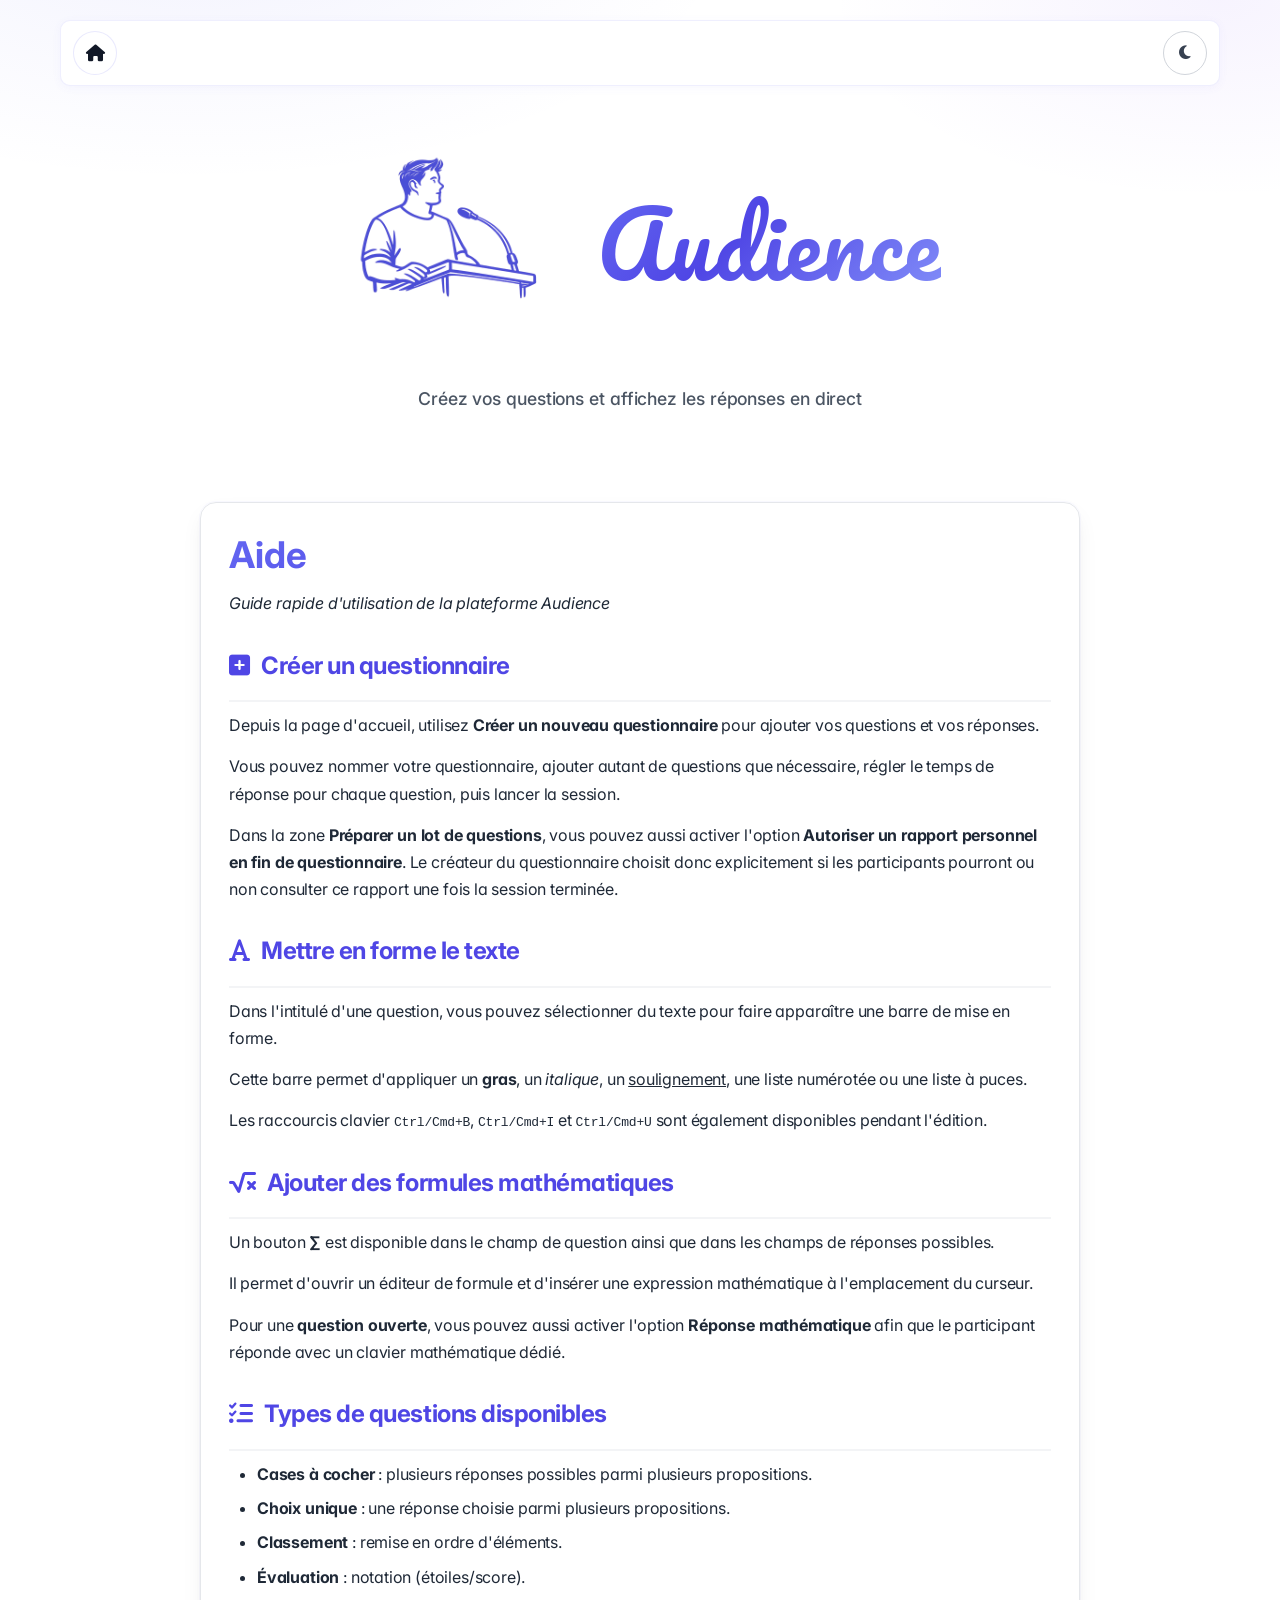
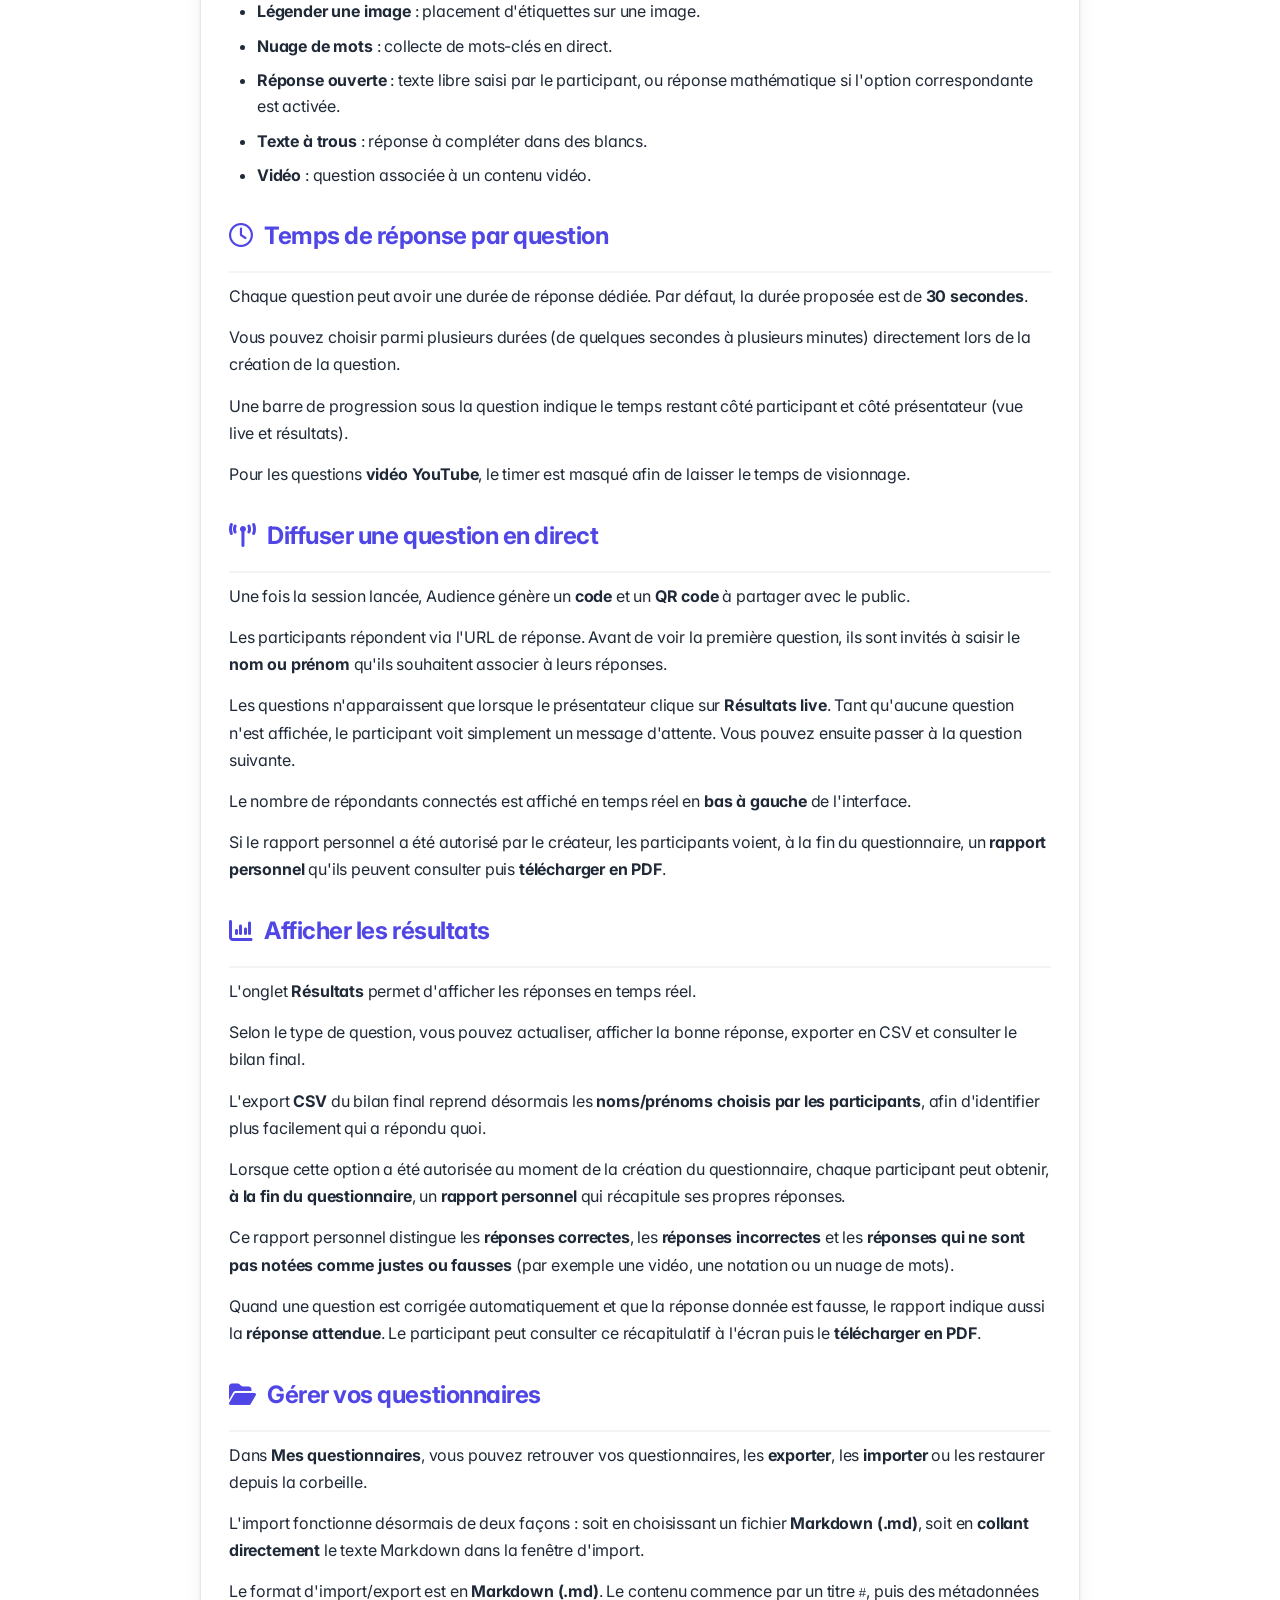
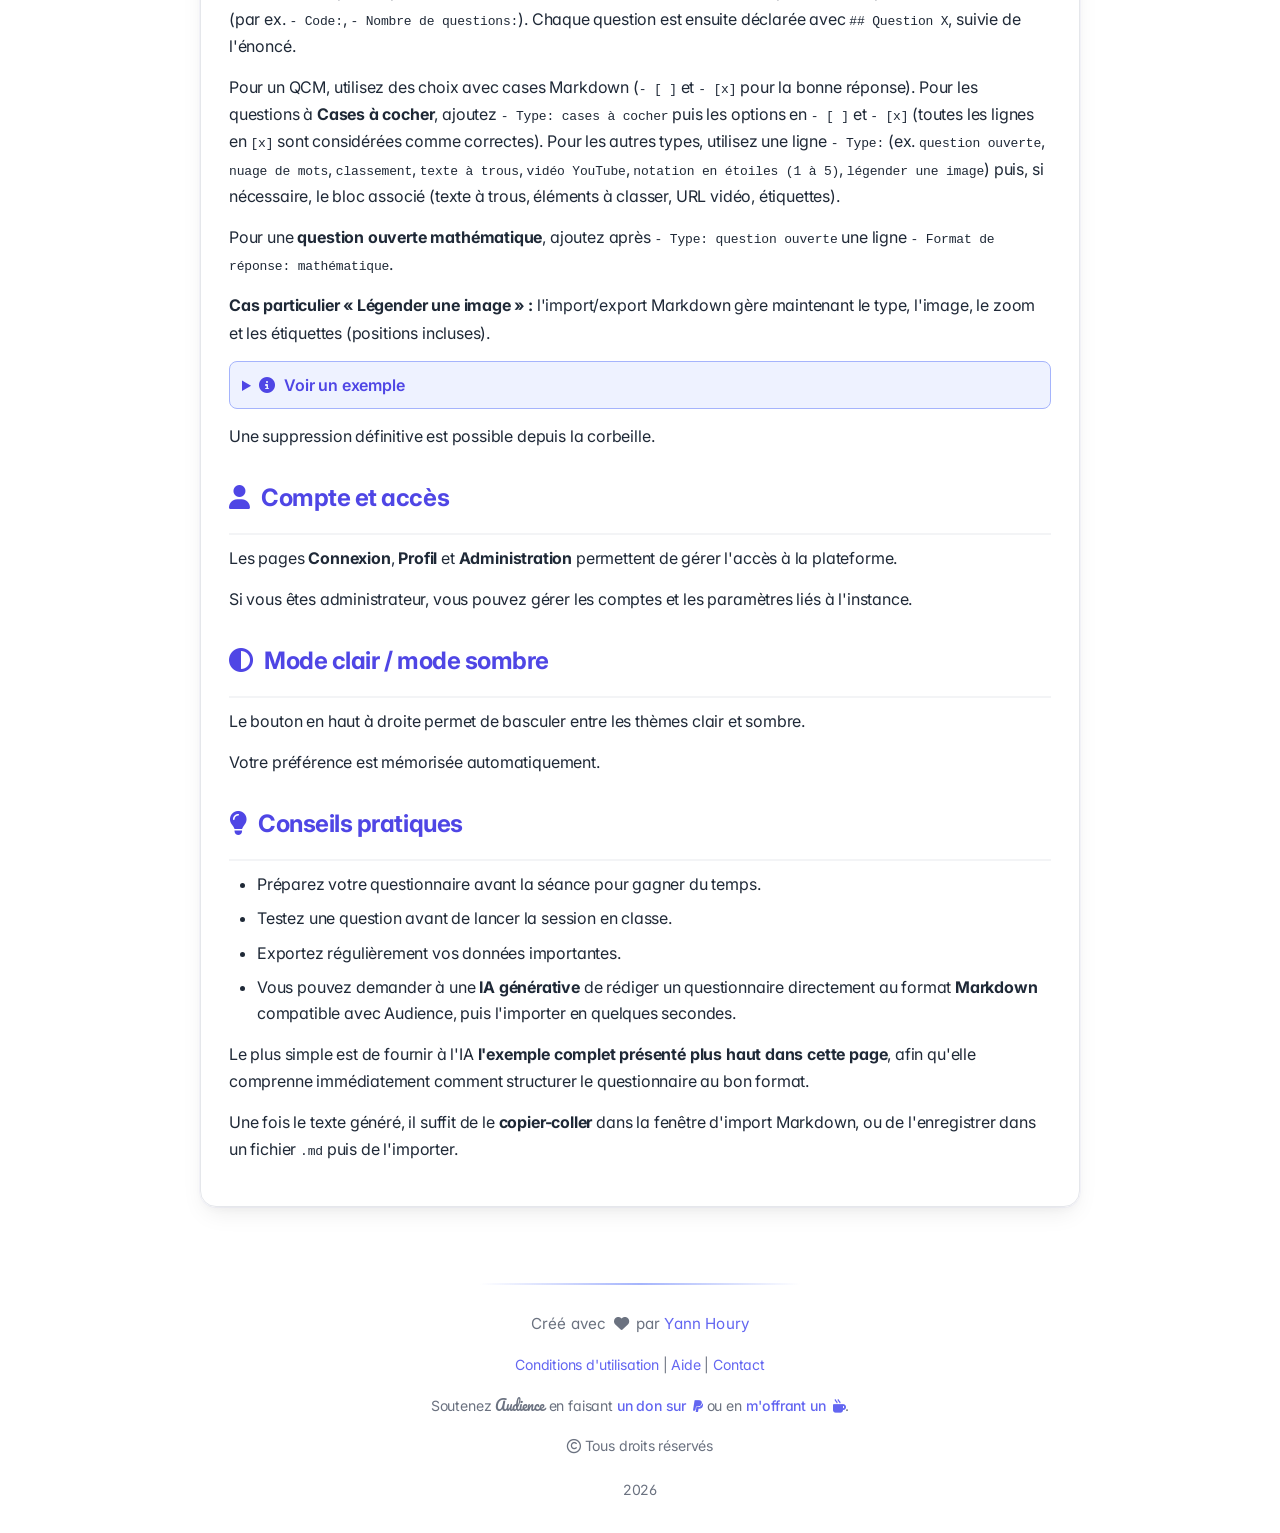
==== aide.html @ 2b73ed7e "Audience : site PHP et application macOS native Premier commit du projet : le site PHP et l'applicat" ====
<!DOCTYPE html>
<html lang="fr">
<head>
    <meta charset="UTF-8">
    <meta name="viewport" content="width=device-width, initial-scale=1.0">
    <title>Aide - Audience</title>
    <link rel="icon" type="image/png" sizes="32x32" href="favicon-32.png?v=2">
    <link rel="icon" type="image/png" sizes="16x16" href="favicon-16.png?v=2">
    <link rel="apple-touch-icon" sizes="180x180" href="apple-touch-icon.png?v=2">
    <script>
        try {
            const savedTheme = localStorage.getItem('audience-theme');
            if (savedTheme === 'dark') {
                document.documentElement.classList.add('theme-dark');
            } else if (savedTheme === 'light') {
                document.documentElement.classList.add('theme-light');
            } else if (window.matchMedia && window.matchMedia('(prefers-color-scheme: dark)').matches) {
                document.documentElement.classList.add('theme-dark');
            }
        } catch (_) {}
    </script>
    <link rel="preconnect" href="https://fonts.googleapis.com">
    <link rel="preconnect" href="https://fonts.gstatic.com" crossorigin>
    <link href="https://fonts.googleapis.com/css2?family=Pacifico&display=swap" rel="stylesheet">
    <link href="https://fonts.googleapis.com/css2?family=Inter:wght@400;500;600;700&display=swap" rel="stylesheet">
    <link rel="stylesheet" href="https://cdnjs.cloudflare.com/ajax/libs/font-awesome/6.5.2/css/all.min.css" referrerpolicy="no-referrer">
    <link rel="stylesheet" href="styles.css">
</head>
<body>
    <div id="accountBar" class="account-bar"></div>

    <div class="brand-title">
        <a href="index.html" aria-label="Retour à l'accueil Audience">
            <img class="brand-title-logo" src="logo.png" alt="Logo Audience">
        </a>
        <h1>Audience</h1>
    </div>
    <p class="site-tagline">Créez vos questions et affichez les réponses en direct</p>

    <main class="legal-page">
        <h1>Aide</h1>
        <p><em>Guide rapide d'utilisation de la plateforme Audience</em></p>

        <h2><i class="fa-solid fa-square-plus" aria-hidden="true"></i> Créer un questionnaire</h2>
        <p>Depuis la page d'accueil, utilisez <strong>Créer un nouveau questionnaire</strong> pour ajouter vos questions et vos réponses.</p>
        <p>Vous pouvez nommer votre questionnaire, ajouter autant de questions que nécessaire, régler le temps de réponse pour chaque question, puis lancer la session.</p>
        <p>Dans la zone <strong>Préparer un lot de questions</strong>, vous pouvez aussi activer l'option <strong>Autoriser un rapport personnel en fin de questionnaire</strong>. Le créateur du questionnaire choisit donc explicitement si les participants pourront ou non consulter ce rapport une fois la session terminée.</p>

        <h2><i class="fa-solid fa-font" aria-hidden="true"></i> Mettre en forme le texte</h2>
        <p>Dans l'intitulé d'une question, vous pouvez sélectionner du texte pour faire apparaître une barre de mise en forme.</p>
        <p>Cette barre permet d'appliquer un <strong>gras</strong>, un <em>italique</em>, un <u>soulignement</u>, une liste numérotée ou une liste à puces.</p>
        <p>Les raccourcis clavier <code>Ctrl/Cmd+B</code>, <code>Ctrl/Cmd+I</code> et <code>Ctrl/Cmd+U</code> sont également disponibles pendant l'édition.</p>

        <h2><i class="fa-solid fa-square-root-variable" aria-hidden="true"></i> Ajouter des formules mathématiques</h2>
        <p>Un bouton <strong>∑</strong> est disponible dans le champ de question ainsi que dans les champs de réponses possibles.</p>
        <p>Il permet d'ouvrir un éditeur de formule et d'insérer une expression mathématique à l'emplacement du curseur.</p>
        <p>Pour une <strong>question ouverte</strong>, vous pouvez aussi activer l'option <strong>Réponse mathématique</strong> afin que le participant réponde avec un clavier mathématique dédié.</p>

        <h2><i class="fa-solid fa-list-check" aria-hidden="true"></i> Types de questions disponibles</h2>
        <ul>
            <li><strong>Cases à cocher</strong> : plusieurs réponses possibles parmi plusieurs propositions.</li>
            <li><strong>Choix unique</strong> : une réponse choisie parmi plusieurs propositions.</li>
            <li><strong>Classement</strong> : remise en ordre d'éléments.</li>
            <li><strong>Évaluation</strong> : notation (étoiles/score).</li>
            <li><strong>Légender une image</strong> : placement d'étiquettes sur une image.</li>
            <li><strong>Nuage de mots</strong> : collecte de mots-clés en direct.</li>
            <li><strong>Réponse ouverte</strong> : texte libre saisi par le participant, ou réponse mathématique si l'option correspondante est activée.</li>
            <li><strong>Texte à trous</strong> : réponse à compléter dans des blancs.</li>
            <li><strong>Vidéo</strong> : question associée à un contenu vidéo.</li>
        </ul>

        <h2><i class="fa-regular fa-clock" aria-hidden="true"></i> Temps de réponse par question</h2>
        <p>Chaque question peut avoir une durée de réponse dédiée. Par défaut, la durée proposée est de <strong>30 secondes</strong>.</p>
        <p>Vous pouvez choisir parmi plusieurs durées (de quelques secondes à plusieurs minutes) directement lors de la création de la question.</p>
        <p>Une barre de progression sous la question indique le temps restant côté participant et côté présentateur (vue live et résultats).</p>
        <p>Pour les questions <strong>vidéo YouTube</strong>, le timer est masqué afin de laisser le temps de visionnage.</p>

        <h2><i class="fa-solid fa-tower-broadcast" aria-hidden="true"></i> Diffuser une question en direct</h2>
        <p>Une fois la session lancée, Audience génère un <strong>code</strong> et un <strong>QR code</strong> à partager avec le public.</p>
        <p>Les participants répondent via l'URL de réponse. Avant de voir la première question, ils sont invités à saisir le <strong>nom ou prénom</strong> qu'ils souhaitent associer à leurs réponses.</p>
        <p>Les questions n'apparaissent que lorsque le présentateur clique sur <strong>Résultats live</strong>. Tant qu'aucune question n'est affichée, le participant voit simplement un message d'attente. Vous pouvez ensuite passer à la question suivante.</p>
        <p>Le nombre de répondants connectés est affiché en temps réel en <strong>bas à gauche</strong> de l'interface.</p>
        <p>Si le rapport personnel a été autorisé par le créateur, les participants voient, à la fin du questionnaire, un <strong>rapport personnel</strong> qu'ils peuvent consulter puis <strong>télécharger en PDF</strong>.</p>

        <h2><i class="fa-solid fa-chart-column" aria-hidden="true"></i> Afficher les résultats</h2>
        <p>L'onglet <strong>Résultats</strong> permet d'afficher les réponses en temps réel.</p>
        <p>Selon le type de question, vous pouvez actualiser, afficher la bonne réponse, exporter en CSV et consulter le bilan final.</p>
        <p>L'export <strong>CSV</strong> du bilan final reprend désormais les <strong>noms/prénoms choisis par les participants</strong>, afin d'identifier plus facilement qui a répondu quoi.</p>
        <p>Lorsque cette option a été autorisée au moment de la création du questionnaire, chaque participant peut obtenir, <strong>à la fin du questionnaire</strong>, un <strong>rapport personnel</strong> qui récapitule ses propres réponses.</p>
        <p>Ce rapport personnel distingue les <strong>réponses correctes</strong>, les <strong>réponses incorrectes</strong> et les <strong>réponses qui ne sont pas notées comme justes ou fausses</strong> (par exemple une vidéo, une notation ou un nuage de mots).</p>
        <p>Quand une question est corrigée automatiquement et que la réponse donnée est fausse, le rapport indique aussi la <strong>réponse attendue</strong>. Le participant peut consulter ce récapitulatif à l'écran puis le <strong>télécharger en PDF</strong>.</p>

        <h2><i class="fa-solid fa-folder-open" aria-hidden="true"></i> Gérer vos questionnaires</h2>
        <p>Dans <strong>Mes questionnaires</strong>, vous pouvez retrouver vos questionnaires, les <strong>exporter</strong>, les <strong>importer</strong> ou les restaurer depuis la corbeille.</p>
        <p>L'import fonctionne désormais de deux façons : soit en choisissant un fichier <strong>Markdown (.md)</strong>, soit en <strong>collant directement</strong> le texte Markdown dans la fenêtre d'import.</p>
        <p>Le format d'import/export est en <strong>Markdown (.md)</strong>. Le contenu commence par un titre <code>#</code>, puis des métadonnées (par ex. <code>- Code:</code>, <code>- Nombre de questions:</code>). Chaque question est ensuite déclarée avec <code>## Question X</code>, suivie de l'énoncé.</p>
        <p>Pour un QCM, utilisez des choix avec cases Markdown (<code>- [ ]</code> et <code>- [x]</code> pour la bonne réponse). Pour les questions à <strong>Cases à cocher</strong>, ajoutez <code>- Type: cases à cocher</code> puis les options en <code>- [ ]</code> et <code>- [x]</code> (toutes les lignes en <code>[x]</code> sont considérées comme correctes). Pour les autres types, utilisez une ligne <code>- Type:</code> (ex. <code>question ouverte</code>, <code>nuage de mots</code>, <code>classement</code>, <code>texte à trous</code>, <code>vidéo YouTube</code>, <code>notation en étoiles (1 à 5)</code>, <code>légender une image</code>) puis, si nécessaire, le bloc associé (texte à trous, éléments à classer, URL vidéo, étiquettes).</p>
        <p>Pour une <strong>question ouverte mathématique</strong>, ajoutez après <code>- Type: question ouverte</code> une ligne <code>- Format de réponse: mathématique</code>.</p>
        <p><strong>Cas particulier « Légender une image » :</strong> l'import/export Markdown gère maintenant le type, l'image, le zoom et les étiquettes (positions incluses).</p>
        <details class="help-admonition">
            <summary><i class="fa-solid fa-circle-info" aria-hidden="true"></i> Voir un exemple</summary>
            <pre><code># L'intelligence artificielle

## Question 1

À quelle année est généralement attribuée la naissance de l'expression « intelligence artificielle » ?

- [ ] 1945
- [x] 1956
- [ ] 1972

## Question 2

Qui a inventé l'acronyme IA ?

- [x] John McCarthy
- [ ] Yann Le Cun
- [ ] Alan Turing

## Question 3

Vrai ou faux ? Les réseaux de neurones naissent dans les années 80 ?

- [x] VRAI
- [ ] FAUX

## Question 4

Complète la phrase suivante.

- Type: texte à trous
- Texte à trous:
```
Un [LLM] est un modèle de langage de grande [taille] entraîné sur de très nombreux textes.
```

## Question 5

Comment fonctionne chatGPT ?

- Type: légender une image
- Image: uploads/questions/395129/3f22d86ea5ce7ae17a837473dec35f3db1474269.jpg
- Zoom image: 1.00
- Étiquettes:
```json
[
  {
    "id": "lbl1",
    "text": "Prompt",
    "x": 6.9,
    "y": 55.04
  },
  {
    "id": "lbl17717528421362",
    "text": "Tokenization",
    "x": 26.29,
    "y": 57.2
  },
  {
    "id": "lbl17717531087543",
    "text": "Embeddings",
    "x": 37.43,
    "y": 58.01
  },
  {
    "id": "lbl17717531905554",
    "text": "Transformer",
    "x": 47,
    "y": 59.7
  },
  {
    "id": "lbl17717532680985",
    "text": "Réponse en langage naturel",
    "x": 92.47,
    "y": 48.61
  }
]
```

## Question 6

Classez ces films évoquant une IA par ordre de parution.

- Type: classement
- Éléments à classer:
```
Metropolis
2001 l'Odyssée de l'espace
Terminator
Matrix
Her
```

## Question 7

Regardez cette vidéo

- Type: vidéo YouTube
- URL vidéo: https://youtu.be/ARJ8cAGm6JE?si=zKQdR6Wd4IGzhup1

## Question 8

Mon nom est celui de l'IA dans le film 2001 Odyssée de l'espace

- Type: question ouverte

## Question 9

Écris la formule de la prédiction d'un modèle de régression linéaire simple.

- Type: question ouverte
- Format de réponse: mathématique

## Question 10

Quels personnages sont des IA au cinéma ?

- Type: cases à cocher
- [ ] Eleven
- [x] Skynet
- [ ] Robocop
- [x] Samantha
- [x] Agent Smith
- [x] JARVIS

## Question 11

Cite en un mot un usage de l'IA dans la vie quotidienne.

- Type: nuage de mots

## Question 12

À ton avis, l'IA peut-elle t'aider à apprendre mieux et plus vite ?

- Type: notation en étoiles (1 à 5)

## Question 13

Dans la régression linéaire utilisée en apprentissage automatique, comment note-t-on souvent la prédiction du modèle ?

- [ ] \\(x + y\\)
- [x] \\(\\hat{y} = wx + b\\)
- [ ] \\(\\int_0^1 x^2\\,dx\\)</code></pre>
        </details>
        <p>Une suppression définitive est possible depuis la corbeille.</p>

        <h2><i class="fa-solid fa-user" aria-hidden="true"></i> Compte et accès</h2>
        <p>Les pages <strong>Connexion</strong>, <strong>Profil</strong> et <strong>Administration</strong> permettent de gérer l'accès à la plateforme.</p>
        <p>Si vous êtes administrateur, vous pouvez gérer les comptes et les paramètres liés à l'instance.</p>

        <h2><i class="fa-solid fa-circle-half-stroke" aria-hidden="true"></i> Mode clair / mode sombre</h2>
        <p>Le bouton en haut à droite permet de basculer entre les thèmes clair et sombre.</p>
        <p>Votre préférence est mémorisée automatiquement.</p>

        <h2><i class="fa-solid fa-lightbulb" aria-hidden="true"></i> Conseils pratiques</h2>
        <ul>
            <li>Préparez votre questionnaire avant la séance pour gagner du temps.</li>
            <li>Testez une question avant de lancer la session en classe.</li>
            <li>Exportez régulièrement vos données importantes.</li>
            <li>Vous pouvez demander à une <strong>IA générative</strong> de rédiger un questionnaire directement au format <strong>Markdown</strong> compatible avec Audience, puis l'importer en quelques secondes.</li>
        </ul>
        <p>Le plus simple est de fournir à l'IA <strong>l'exemple complet présenté plus haut dans cette page</strong>, afin qu'elle comprenne immédiatement comment structurer le questionnaire au bon format.</p>
        <p>Une fois le texte généré, il suffit de le <strong>copier-coller</strong> dans la fenêtre d'import Markdown, ou de l'enregistrer dans un fichier <code>.md</code> puis de l'importer.</p>
    </main>

    <footer class="footer">
        <div class="footer-content">
            <p class="made-with">
                Créé avec <i class="fas fa-heart" aria-hidden="true"></i> par
                <a href="https://www.linkedin.com/in/yann-houry-a2350651/" target="_blank" rel="noopener noreferrer">Yann Houry</a>
            </p>
            <p class="footer-legal">
                <a href="conditions-utilisation.html">Conditions d'utilisation</a> | <a href="aide.html">Aide</a> | <a href="contact.html">Contact</a>
            </p>
            <div class="license">
                <p><i class="fa-regular fa-copyright" aria-hidden="true"></i> Tous droits réservés</p>
            </div>
            <p class="year"><span id="current-year"></span></p>
        </div>
    </footer>

    <script src="site-nav.js"></script>
    <script src="theme.js"></script>
    <script>
        const yearEl = document.getElementById('current-year');
        if (yearEl) yearEl.textContent = new Date().getFullYear();
    </script>
</body>
</html>
---- styles.css ----
/* ===== Variables et Reset ===== */
:root {
    --primary: #6366f1;
    --primary-dark: #4f46e5;
    --primary-light: #a5b4fc;
    --accent: #6366f1;
    --accent-dark: #4f46e5;
    --accent-light: #a5b4fc;
    --surface: #ffffff;
    --surface-alt: #f8fafc;
    --success: #10b981;
    --success-light: #d1fae5;
    --error: #ef4444;
    --error-light: #fee2e2;
    --gray-50: #f9fafb;
    --gray-100: #f3f4f6;
    --gray-200: #e5e7eb;
    --gray-300: #d1d5db;
    --gray-400: #9ca3af;
    --gray-500: #6b7280;
    --gray-600: #4b5563;
    --gray-700: #374151;
    --gray-800: #1f2937;
    --gray-900: #111827;
    --shadow-sm: 0 1px 2px 0 rgb(0 0 0 / 0.05);
    --shadow: 0 1px 3px 0 rgb(0 0 0 / 0.1), 0 1px 2px -1px rgb(0 0 0 / 0.1);
    --shadow-md: 0 4px 6px -1px rgb(0 0 0 / 0.07), 0 2px 4px -2px rgb(0 0 0 / 0.05), 0 0 0 1px rgba(99, 102, 241, 0.03);
    --shadow-lg: 0 10px 25px -5px rgb(0 0 0 / 0.08), 0 4px 10px -3px rgb(0 0 0 / 0.04), 0 0 0 1px rgba(99, 102, 241, 0.04);
    --radius: 12px;
    --radius-sm: 8px;
}

* {
    margin: 0;
    padding: 0;
    box-sizing: border-box;
}

/* ===== Base ===== */
body {
    font-family: 'Inter', -apple-system, BlinkMacSystemFont, 'Segoe UI', Roboto, sans-serif;
    font-feature-settings: 'cv02', 'cv03', 'cv04', 'cv11';
    background: #ffffff;
    min-height: 100vh;
    display: flex;
    flex-direction: column;
    padding: 20px;
    color: var(--gray-800);
    line-height: 1.65;
    letter-spacing: -0.011em;
    -webkit-font-smoothing: antialiased;
    -moz-osx-font-smoothing: grayscale;
}

body > .account-bar,
body > h1,
body > .site-tagline,
body > .tabs-nav,
body > .tab,
body > .footer {
    width: 100%;
    flex-shrink: 0;
}

.legal-page {
    width: min(880px, calc(100% - 2rem));
    margin: 40px auto;
    padding: 28px;
    background: rgba(255, 255, 255, 0.9);
    border: 1px solid var(--gray-200);
    border-radius: 16px;
    box-shadow: var(--shadow-lg);
}

.legal-page h1 {
    margin-top: 0;
    margin-bottom: 12px;
    font-family: 'Inter', -apple-system, BlinkMacSystemFont, 'Segoe UI', Roboto, sans-serif;
    font-size: clamp(1.8rem, 4.8vw, 2.3rem);
    font-weight: 700;
    text-align: left;
    letter-spacing: normal;
    line-height: 1.3;
}

.legal-page h2 {
    margin-top: 28px;
    margin-bottom: 10px;
    color: var(--primary-dark);
}

.legal-page h2 i {
    color: inherit;
    margin-right: 0.45rem;
}

.legal-page p {
    line-height: 1.7;
    margin: 0 0 14px;
}

.legal-page ul {
    margin: 0 0 14px;
    padding-left: 1.75rem;
}

.legal-page li {
    margin-bottom: 8px;
}

.help-admonition {
    margin: 0 0 14px;
    padding: 10px 12px;
    border: 1px solid var(--primary-light);
    border-radius: var(--radius-sm);
    background: #eef2ff;
}

.help-admonition summary {
    cursor: pointer;
    color: var(--primary-dark);
    font-weight: 600;
}

.help-admonition summary i {
    margin-right: 0.35rem;
}

.help-admonition pre {
    margin-top: 10px;
    padding: 12px;
    border-radius: var(--radius-sm);
    background: #ffffff;
    border: 1px solid var(--gray-200);
    overflow-x: auto;
}

.legal-page a {
    color: var(--primary-dark);
}

.contact-page h1 i {
    color: var(--primary-dark);
    margin-right: 0.35rem;
}

.contact-form {
    margin-top: 18px;
    display: grid;
    gap: 10px;
}

.contact-help {
    margin: 0 0 8px;
    color: var(--gray-700);
    line-height: 1.6;
}

.contact-form label {
    font-weight: 600;
    color: var(--gray-700);
}

.contact-form input,
.contact-form textarea {
    width: 100%;
    padding: 12px 14px;
    border: 1px solid var(--gray-300);
    border-radius: var(--radius-sm);
    background: #ffffff;
    color: var(--gray-800);
    font: inherit;
}

.contact-form input:focus,
.contact-form textarea:focus {
    outline: none;
    border-color: var(--primary);
    box-shadow: 0 0 0 3px rgba(99, 102, 241, 0.2);
}

.btn-contact-submit {
    margin-top: 8px;
    width: fit-content;
    padding: 12px 18px;
    border: none;
    border-radius: 999px;
    background: linear-gradient(135deg, var(--primary) 0%, var(--accent) 100%);
    color: #ffffff;
    font-weight: 600;
    cursor: pointer;
}

.btn-contact-submit i {
    margin-right: 0.4rem;
}

.btn-contact-submit:hover {
    filter: brightness(1.05);
}

.btn-contact-submit:disabled {
    opacity: 0.6;
    cursor: not-allowed;
}

.contact-status {
    margin-top: 2px;
    min-height: 1.5em;
    font-weight: 500;
}

.contact-status.is-success {
    color: var(--success);
}

.contact-status.is-error {
    color: var(--error);
}

.contact-form.is-complete > :not(#contactStatus) {
    display: none;
}

.contact-form.is-complete #contactStatus {
    margin: 0;
    min-height: 0;
    padding: 22px 20px;
    border-radius: 16px;
    text-align: center;
    font-size: clamp(1.4rem, 2.2vw, 2rem);
    font-weight: 800;
    line-height: 1.25;
}

.contact-form.is-complete #contactStatus.is-success {
    color: #065f46;
    background: linear-gradient(180deg, #ecfdf5 0%, #d1fae5 100%);
    border: 1px solid #6ee7b7;
}

.legal-header {
    width: min(900px, 100%);
    margin: 8px auto 0;
}

.legal-brand {
    display: inline-flex;
    align-items: center;
    gap: 10px;
    text-decoration: none;
    color: var(--gray-900);
}

.legal-brand img {
    width: 56px;
    height: 56px;
    object-fit: contain;
}

.legal-brand span {
    font-family: 'Pacifico', 'Brush Script MT', cursive;
    font-size: 2rem;
    line-height: 1;
}

.account-bar {
    max-width: 980px;
    width: 100%;
    margin: 0 auto 16px;
    display: flex;
    align-items: center;
    justify-content: space-between;
    gap: 12px;
    padding: 10px 12px;
    border: 1px solid rgba(99, 102, 241, 0.10);
    border-radius: 10px;
    background: #ffffff;
    box-shadow: 0 2px 10px rgba(99, 102, 241, 0.05);
}

.account-bar:empty {
    display: none;
}

.account-left {
    display: flex;
    align-items: center;
    gap: 10px;
    flex-wrap: wrap;
}

.account-right {
    display: flex;
    align-items: center;
}

.account-link {
    color: var(--gray-900);
    text-decoration: none;
    font-weight: 600;
}

.account-link:hover {
    text-decoration: underline;
}

.account-name-link {
    display: inline-flex;
    align-items: center;
    gap: 6px;
}

.account-icon-link {
    width: 44px;
    min-width: 44px;
    height: 44px;
    display: inline-flex;
    align-items: center;
    justify-content: center;
    border: 1px solid rgba(99, 102, 241, 0.14);
    border-radius: 999px;
    background: #ffffff;
    color: var(--gray-900);
    text-decoration: none;
    box-shadow: none;
    position: relative;
    transition: transform 0.2s ease, background 0.2s ease, border-color 0.2s ease, box-shadow 0.2s ease, color 0.2s ease;
}

.account-icon-link:hover,
.account-icon-link:focus-visible {
    text-decoration: none;
    border-color: rgba(99, 102, 241, 0.28);
    background: #eef2ff;
    box-shadow: none;
    transform: translateY(-1px);
}

.account-icon-link i {
    font-size: 1.05rem;
}

.account-icon-link.is-current {
    border-color: rgba(79, 70, 229, 0.12);
    background: linear-gradient(135deg, #6366f1 0%, #4f46e5 100%);
    color: #ffffff;
    box-shadow: none;
}

.account-icon-link[data-tooltip]::after {
    content: attr(data-tooltip);
    position: absolute;
    top: calc(100% + 5px);
    left: 50%;
    transform: translateX(-50%) translateY(3px);
    opacity: 0;
    pointer-events: none;
    transition: opacity 0.2s ease, transform 0.2s ease;
    white-space: nowrap;
    font-size: 0.55rem;
    font-weight: 600;
    color: #4f46e5;
    background: #eef2ff;
    border: 1px solid #c7d2fe;
    border-radius: 4px;
    padding: 2px 5px;
    z-index: 10;
}

.account-icon-link[data-tooltip]:hover::after,
.account-icon-link[data-tooltip]:focus-visible::after {
    opacity: 1;
    transform: translateX(-50%) translateY(0);
}

/* ===== Container principal ===== */
h1 {
    text-align: center;
    font-family: 'Pacifico', 'Brush Script MT', cursive;
    font-size: clamp(4rem, 8vw, 5.6rem);
    font-weight: 400;
    margin-top: 18px;
    margin-bottom: 18px;
    text-shadow: none;
    letter-spacing: 0.02em;
    line-height: 1.1;
    background: linear-gradient(135deg, #6366f1 0%, #4f46e5 40%, #818cf8 100%);
    -webkit-background-clip: text;
    background-clip: text;
    -webkit-text-fill-color: transparent;
}

.brand-title {
    display: flex;
    align-items: center;
    justify-content: center;
    gap: 18px;
    margin-top: 18px;
    margin-bottom: 18px;
}

.brand-title-logo {
    width: 240px;
    height: 240px;
    object-fit: contain;
    opacity: 0;
    animation: pageEnter 0.5s ease-out forwards;
}

.brand-title h1 {
    margin: 0;
    opacity: 0;
    animation: pageEnter 0.5s ease-out 0.1s forwards;
}

.site-tagline {
    margin: 0 auto 48px;
    max-width: 760px;
    text-align: center;
    color: var(--gray-600);
    font-size: 1.1rem;
    font-weight: 500;
    line-height: 1.6;
    letter-spacing: -0.005em;
    opacity: 0;
    animation: pageEnter 0.5s ease-out 0.2s forwards;
}

/* ===== Navigation par onglets ===== */
.tabs-nav {
    display: flex;
    justify-content: center;
    gap: 8px;
    margin-bottom: 30px;
    flex-wrap: wrap;
}

.tabs-nav:empty {
    display: none;
    margin-bottom: 0;
}

.tab-btn {
    padding: 12px 24px;
    border: none;
    border-radius: 50px;
    background: #eef2ff;
    color: #3730a3;
    font-weight: 600;
    font-size: 0.95rem;
    cursor: pointer;
    transition: background 0.2s ease, color 0.2s ease, transform 0.2s ease, box-shadow 0.2s ease, border-color 0.2s ease;
    border: 1px solid #c7d2fe;
}

.tab-btn:hover {
    background: #c7d2fe;
    transform: translateY(-2px);
    box-shadow: 0 4px 12px rgba(99, 102, 241, 0.15);
}

.tab-btn.active {
    background: linear-gradient(135deg, var(--primary) 0%, var(--accent) 100%);
    color: white;
    box-shadow: 0 4px 14px rgba(99, 102, 241, 0.3);
    border-color: transparent;
}

/* ===== Onglets/Conteneurs ===== */
.tab {
    display: none;
    max-width: 900px;
    margin: 0 auto;
    background: var(--surface);
    border-radius: var(--radius);
    padding: 40px;
    box-shadow: var(--shadow-lg);
    border: 0;
    border-top: 2px solid rgba(99, 102, 241, 0.55);
    animation: fadeIn 0.3s ease;
    position: relative;
    overflow: hidden;
}

.tab::after {
    display: none;
}

.tab:hover {
    box-shadow: var(--shadow-lg), 0 0 24px rgba(99, 102, 241, 0.08);
    border-top-color: rgba(99, 102, 241, 0.55);
    transition: box-shadow 0.3s ease, border-color 0.3s ease;
}

.tab.active {
    display: block;
    margin-bottom: 30px;
}

.tab.tab-enter {
    animation: tabSlideIn 0.24s ease;
}

@keyframes fadeIn {
    from { opacity: 0; transform: translateY(10px); }
    to { opacity: 1; transform: translateY(0); }
}

@keyframes pageEnter {
    from { opacity: 0; transform: translateY(18px); }
    to { opacity: 1; transform: translateY(0); }
}

@keyframes tabSlideIn {
    from {
        opacity: 0.4;
        transform: translateY(8px);
    }
    to {
        opacity: 1;
        transform: translateY(0);
    }
}

.hidden {
    display: none !important;
}

/* ===== Liseré indigo supérieur pour les cartes ===== */
body.page-login .card,
body.page-profile .card,
body.page-admin .card,
body.page-setup-admin .card {
    position: relative;
    overflow: hidden;
}

body.page-login .card::after,
body.page-profile .card::after,
body.page-admin .card::after,
body.page-setup-admin .card::after {
    content: '';
    position: absolute;
    top: 0;
    left: 0;
    right: 0;
    height: 2px;
    background: linear-gradient(90deg, #6366f1, #818cf8, #6366f1);
    border-radius: 2px 2px 0 0;
    opacity: 0.55;
}

/* ===== Shimmer sur boutons principaux ===== */
@keyframes btnShimmer {
    0% { left: -100%; }
    100% { left: 100%; }
}

/* ===== Motif décoratif arrière-plan ===== */
body::before {
    display: none;
}

/* ===== Titres ===== */
h2 {
    color: var(--primary-dark);
    font-size: 1.5rem;
    font-weight: 700;
    margin-bottom: 25px;
    padding-bottom: 15px;
    border-bottom: 2px solid var(--gray-100);
    letter-spacing: -0.02em;
}

h2 > i, h3 > i {
    margin-right: 6px;
}

h3 {
    color: var(--primary);
    font-size: 1.1rem;
    font-weight: 600;
    margin: 20px 0 15px;
    letter-spacing: -0.015em;
}

h4 {
    color: var(--gray-600);
    font-size: 0.9rem;
    font-weight: 600;
    margin-bottom: 10px;
    text-transform: uppercase;
    letter-spacing: 0.5px;
}

/* ===== Formulaires ===== */
.form-group {
    margin-bottom: 20px;
}

.form-group-checkbox {
    margin-top: -2px;
}

.option-checkbox-card {
    display: flex;
    align-items: flex-start;
    gap: 12px;
    padding: 14px 16px;
    border: 1px solid var(--gray-200);
    border-radius: var(--radius-sm);
    background: #f8fafc;
    cursor: pointer;
    box-shadow: var(--shadow-sm);
}

.option-checkbox-card:hover,
.option-checkbox-card:focus-within {
    border-color: #c7d2fe;
    box-shadow: 0 0 0 3px rgba(99, 102, 241, 0.12);
}

.option-checkbox-card input[type="checkbox"] {
    width: 18px;
    height: 18px;
    margin-top: 2px;
    accent-color: var(--primary);
    flex-shrink: 0;
}

.option-checkbox-copy {
    display: grid;
    gap: 4px;
}

.option-checkbox-copy strong {
    color: var(--gray-800);
    font-size: 0.98rem;
    line-height: 1.35;
}

.option-checkbox-copy small {
    color: #4b5563;
    font-size: 0.82rem;
    line-height: 1.5;
}

#batchQuestions {
    display: grid;
    gap: 16px;
    margin-bottom: 20px;
}

.saved-quizzes-panel {
    border: 1px solid var(--gray-200);
    border-radius: var(--radius-sm);
    background: var(--surface-alt);
    padding: 12px;
    margin-bottom: 14px;
}

.saved-quizzes-panel h3 {
    margin: 0 0 8px;
    font-size: 0.98rem;
}

.saved-quizzes-row {
    display: grid;
    grid-template-columns: minmax(220px, 1fr) repeat(4, auto);
    gap: 10px;
    align-items: center;
}

.saved-quizzes-row .secondary-btn {
    min-width: 0;
    padding: 10px 14px;
    font-size: 0.93rem;
}

#purgeTrashQuizBtn:hover,
#purgeTrashQuizBtn:focus-visible {
    background: #dc2626;
    border-color: #dc2626;
    color: #fff;
}

.saved-quiz-cards {
    display: grid;
    grid-template-columns: repeat(auto-fill, minmax(240px, 1fr));
    gap: 12px;
}

#savedQuizCards.saved-quiz-cards {
    display: block;
}

.saved-quiz-cards.saved-quiz-cards-grid {
    grid-template-columns: repeat(3, minmax(0, 1fr));
}

.saved-quiz-sections {
    display: grid;
    gap: 14px;
}

.saved-quiz-section {
    display: grid;
    gap: 10px;
}

.saved-quiz-section + .saved-quiz-section {
    margin-top: 10px;
}

.saved-quiz-section-title {
    margin: 0;
    padding: 0;
    border: none;
    font-size: 0.98rem;
    color: var(--primary-dark);
}

.saved-quiz-empty {
    margin: 0;
    padding: 8px 10px;
    border: 1px dashed var(--gray-300);
    border-radius: var(--radius-sm);
    background: #ffffff;
    color: var(--gray-500);
    font-size: 0.9rem;
}

.saved-quiz-card {
    border: 1px solid #c7d2fe;
    border-radius: var(--radius-sm);
    padding: 12px;
    background: #ffffff;
    box-shadow: var(--shadow-sm);
    display: flex;
    flex-direction: column;
}

.saved-quiz-card.is-active {
    border-color: #a5b4fc;
    box-shadow: 0 0 0 2px rgba(99, 102, 241, 0.18);
}

.saved-quiz-card-draft {
    border-style: dashed;
}

.saved-quiz-card-head {
    display: flex;
    justify-content: space-between;
    gap: 8px;
    align-items: flex-start;
}

.saved-quiz-card-head-main {
    min-width: 0;
}

.saved-quiz-card-head h3 {
    margin: 0;
    font-size: 1rem;
    color: var(--gray-800);
    line-height: 1.3;
}

.saved-quiz-card-code {
    margin: 0;
    font-family: 'Monaco', 'Consolas', monospace;
    font-size: 0.78rem;
    color: var(--gray-500);
}

.saved-quiz-card-meta {
    margin: 8px 0 10px;
    color: var(--gray-600);
    font-size: 0.86rem;
}

.saved-quiz-card-count {
    display: block;
}

.saved-quiz-card-updated {
    display: block;
    margin-top: 2px;
    margin-bottom: 3px;
    font-size: 0.8rem;
    line-height: 1.35;
    color: var(--gray-500);
}

.saved-quiz-card-actions {
    display: flex;
    gap: 8px;
    justify-content: flex-end;
    margin-top: auto;
}

.saved-quiz-card-actions .secondary-btn {
    flex: 0 0 auto;
}

.saved-quiz-card-actions .saved-quiz-action-btn.icon-only-btn {
    width: 34px;
    min-width: 34px;
    height: 34px;
    padding: 0;
}

.saved-quiz-card-actions .saved-quiz-action-btn.icon-only-btn i[class*="fa-"] {
    font-size: 0.86rem;
}

.saved-quiz-card-actions .saved-quiz-action-btn.icon-only-btn:hover,
.saved-quiz-card-actions .saved-quiz-action-btn.icon-only-btn:focus-visible {
    background: linear-gradient(135deg, var(--primary) 0%, var(--accent) 100%);
    border-color: transparent;
    color: #ffffff;
    box-shadow: var(--shadow-md);
}

.saved-quiz-favorite-btn.icon-only-btn {
    width: 30px;
    min-width: 30px;
    height: 30px;
    padding: 0;
    border: 1px solid #e2e8f0;
    background: #ffffff;
    color: var(--gray-400);
}

.saved-quiz-favorite-btn.icon-only-btn i[class*="fa-"] {
    font-size: 0.76rem;
}

.saved-quiz-favorite-btn:hover {
    border-color: #fbbf24;
    color: #d97706;
    background: #fffbeb;
    transform: translateY(-1px);
}

.saved-quiz-favorite-btn.is-favorite {
    color: #f59e0b;
    border-color: #fcd34d;
    background: #fffbeb;
}

.saved-quiz-favorite-btn.is-favorite i {
    text-shadow: 0 0 10px rgba(245, 158, 11, 0.28);
}

.saved-quiz-favorite-btn:focus-visible {
    outline: 3px solid rgba(245, 158, 11, 0.25);
    outline-offset: 2px;
}


@media (max-width: 980px) {
    .saved-quizzes-row {
        grid-template-columns: 1fr 1fr 1fr;
    }

    .saved-quiz-cards.saved-quiz-cards-grid {
        grid-template-columns: repeat(2, minmax(0, 1fr));
    }
}

@media (max-width: 700px) {
    .saved-quiz-cards.saved-quiz-cards-grid {
        grid-template-columns: 1fr;
    }
}

.batch-question-block {
    border: 1px solid #c7d2fe;
    border-radius: var(--radius-sm);
    padding: 22px;
    background: linear-gradient(180deg, #eef2ff 0%, #e8eafc 100%);
}

.batch-question-header {
    display: flex;
    align-items: center;
    justify-content: space-between;
    gap: 12px;
    margin-bottom: 18px;
}

.batch-question-header-left {
    display: flex;
    align-items: center;
    gap: 10px;
}

.batch-question-actions {
    display: flex;
    align-items: center;
    gap: 8px;
}

.batch-question-title {
    margin: 0;
    font-weight: 800;
    letter-spacing: 0.01em;
    color: #111827;
}

.drag-question-handle {
    cursor: grab;
}

.drag-question-handle:active {
    cursor: grabbing;
}

.batch-question-block.is-dragging {
    opacity: 0.58;
    border-color: #a5b4fc;
}

#batchQuestions.drag-active .batch-question-block {
    transition: transform 0.12s ease;
}

.batch-question-actions button:disabled {
    opacity: 0.45;
    cursor: not-allowed;
}

.batch-builder-actions {
    margin-top: 8px;
    border-top: none;
    padding-top: 0;
}

.answer-with-correct {
    display: grid;
    grid-template-columns: 1fr auto;
    gap: 12px;
    align-items: center;
}

.batch-multiple-builder {
    display: grid;
    gap: 14px;
}

.batch-multiple-items {
    display: grid;
    gap: 12px;
}

.multiple-option-row {
    margin-bottom: 0;
}

.multiple-option-actions {
    display: inline-flex;
    align-items: center;
    gap: 8px;
}

.remove-multiple-option-btn:disabled {
    opacity: 0.45;
    cursor: not-allowed;
}

.answer-input-wrap {
    display: grid;
    grid-template-columns: 28px minmax(0, 1fr);
    gap: 8px;
    align-items: center;
}

.math-enabled-input-wrap {
    position: relative;
    width: 100%;
}

.math-enabled-input-wrap input[type="text"],
.math-enabled-input-wrap textarea {
    padding-right: 42px;
}

.inline-math-insert-btn,
.question-math-insert-btn {
    position: absolute;
    top: 50%;
    right: 10px;
    transform: translateY(-50%);
    width: 30px;
    min-width: 30px;
    height: 30px;
    border: 1px solid rgba(148, 163, 184, 0.34);
    background: rgba(255, 255, 255, 0.82);
    color: #64748b;
    box-shadow: none;
    z-index: 2;
}

.question-math-insert-btn {
    top: 12px;
    transform: none;
}

.inline-math-insert-btn:hover,
.inline-math-insert-btn:focus-visible,
.question-math-insert-btn:hover,
.question-math-insert-btn:focus-visible {
    background: #ffffff;
    border-color: rgba(99, 102, 241, 0.3);
    color: #4338ca;
    box-shadow: 0 4px 12px rgba(99, 102, 241, 0.12);
}

.inline-math-insert-btn:hover,
.inline-math-insert-btn:focus-visible {
    transform: translateY(-50%);
}

.question-math-insert-btn:hover,
.question-math-insert-btn:focus-visible {
    transform: none;
}

.math-tool-icon {
    font-size: 0.82rem;
    font-weight: 650;
    line-height: 1;
}

.answer-input-index {
    width: 28px;
    height: 28px;
    border-radius: 999px;
    background: #e5e7eb;
    color: #111827;
    font-weight: 700;
    font-size: 0.85rem;
    display: inline-flex;
    align-items: center;
    justify-content: center;
}

.correct-choice {
    position: relative;
    display: inline-flex;
    align-items: center;
    justify-content: center;
    width: 34px;
    height: 34px;
    margin: 0;
    cursor: pointer;
}

.correct-choice input[type="radio"],
.correct-choice input[type="checkbox"] {
    position: absolute;
    opacity: 0;
    pointer-events: none;
}

.correct-icon {
    width: 24px;
    height: 24px;
    border-radius: 999px;
    border: 2px solid var(--gray-300);
    background: #ffffff;
    box-shadow: inset 0 0 0 2px #ffffff;
    transition: all 0.2s ease;
    position: relative;
}

.correct-choice input[type="checkbox"] + .correct-icon {
    border-radius: 6px;
}

.correct-icon::before {
    content: "✓";
    position: absolute;
    inset: 0;
    display: flex;
    align-items: center;
    justify-content: center;
    font-size: 0.9rem;
    font-weight: 800;
    color: #ffffff;
    opacity: 0;
    transform: scale(0.65);
    transition: all 0.18s ease;
}

.correct-choice:hover .correct-icon {
    border-color: #22c55e;
}

.correct-choice input[type="radio"]:checked + .correct-icon,
.correct-choice input[type="checkbox"]:checked + .correct-icon {
    border-color: #16a34a;
    background: linear-gradient(135deg, #34d399 0%, #16a34a 100%);
}

.correct-choice input[type="radio"]:checked + .correct-icon::before,
.correct-choice input[type="checkbox"]:checked + .correct-icon::before {
    opacity: 1;
    transform: scale(1);
}

.correct-choice input[type="radio"]:focus-visible + .correct-icon,
.correct-choice input[type="checkbox"]:focus-visible + .correct-icon {
    outline: 3px solid rgba(37, 99, 235, 0.2);
    outline-offset: 2px;
}

.sr-only {
    position: absolute;
    width: 1px;
    height: 1px;
    padding: 0;
    margin: -1px;
    overflow: hidden;
    clip: rect(0, 0, 0, 0);
    white-space: nowrap;
    border: 0;
}

label {
    display: block;
    margin-bottom: 8px;
    font-weight: 600;
    color: var(--gray-700);
    font-size: 0.95rem;
}

input[type="text"],
input[type="url"] {
    width: 100%;
    padding: 14px 16px;
    border: 2px solid var(--gray-200);
    border-radius: var(--radius-sm);
    font-size: 1rem;
    transition: all 0.2s ease;
    background: var(--gray-50);
}

input[type="text"]:focus,
input[type="url"]:focus {
    outline: none;
    border-color: var(--primary);
    background: white;
    box-shadow: 0 0 0 4px rgba(99, 102, 241, 0.1);
}

input[type="text"]::placeholder,
input[type="url"]::placeholder {
    color: var(--gray-400);
}

textarea {
    width: 100%;
    padding: 14px 16px;
    border: 2px solid var(--gray-200);
    border-radius: var(--radius-sm);
    font-size: 1rem;
    transition: all 0.2s ease;
    background: var(--gray-50);
    resize: vertical;
    font-family: inherit;
}

textarea:focus {
    outline: none;
    border-color: var(--primary);
    background: white;
    box-shadow: 0 0 0 4px rgba(99, 102, 241, 0.1);
}

textarea::placeholder {
    color: var(--gray-400);
}

#trashQuizSelect {
    width: 100%;
    padding: 12px 14px;
    border: 2px solid var(--gray-200);
    border-radius: var(--radius-sm);
    font-size: 1rem;
    background: #fff;
    color: var(--gray-800);
}

#trashQuizSelect:focus {
    outline: none;
    border-color: var(--primary);
    box-shadow: 0 0 0 4px rgba(99, 102, 241, 0.1);
}

.batch-question-input {
    min-height: 60px;
    overflow-wrap: anywhere;
}

.batch-question-editor-wrap {
    position: relative;
}

.compact-question-input-row {
    margin-bottom: 24px;
}

.batch-question-input[contenteditable="true"] {
    width: 100%;
    min-height: 54px;
    padding: 8px 52px 8px 16px;
    border: 2px solid var(--gray-200);
    border-radius: var(--radius-sm);
    background: var(--gray-50);
    color: var(--gray-800);
    font-size: 1rem;
    line-height: 1.3;
    transition: all 0.2s ease;
    caret-color: var(--primary);
}

.batch-question-input[contenteditable="true"]:focus {
    outline: none;
    border-color: var(--primary);
    background: white;
    box-shadow: 0 0 0 4px rgba(99, 102, 241, 0.1);
}

.batch-question-input.is-empty::before {
    content: attr(data-placeholder);
    color: var(--gray-400);
    pointer-events: none;
}

.batch-question-input[contenteditable="true"].is-empty {
    display: flex;
    align-items: center;
}

.batch-question-input[contenteditable="true"] > :first-child,
.formatted-question > :first-child {
    margin-top: 0;
}

.batch-question-input[contenteditable="true"] > :last-child,
.formatted-question > :last-child {
    margin-bottom: 0;
}

.batch-question-input[contenteditable="true"] p,
.formatted-question p {
    margin: 0 0 0.45em;
}

.batch-question-input[contenteditable="true"] ul,
.batch-question-input[contenteditable="true"] ol,
.formatted-question ul,
.formatted-question ol {
    margin: 0.55em 0;
    padding-left: 1.35em;
}

.batch-question-input[contenteditable="true"] li + li,
.formatted-question li + li {
    margin-top: 0.18em;
}

.formatted-question {
    line-height: 1.55;
    overflow-wrap: anywhere;
    word-break: break-word;
}

.formatted-question .katex-display,
.result-item .katex-display,
.final-report-answer .katex-display,
.created-answers .katex-display,
.option-item .katex-display,
.answer-option label .katex-display {
    margin: 0.5em 0;
}

.question-open-response-row {
    margin-top: 12px;
}

.question-participant-responses-row {
    margin-top: 10px;
}

.inline-checkbox-label {
    display: inline-flex;
    align-items: center;
    gap: 10px;
    margin-bottom: 0;
    font-weight: 500;
}

.inline-checkbox-label input[type="checkbox"] {
    width: 18px;
    height: 18px;
    margin: 0;
}

.math-modal {
    position: fixed;
    inset: 0;
    z-index: 3200;
    pointer-events: none;
    --keyboard-zindex: 10000;
}

.math-modal.hidden {
    display: none;
}

.math-modal-backdrop {
    position: absolute;
    inset: 0;
    background: rgba(15, 23, 42, 0.4);
    pointer-events: auto;
}

.math-modal-panel {
    position: relative;
    width: min(720px, calc(100vw - 28px));
    margin: max(24px, 4vh) auto 0;
    background: #ffffff;
    border: 1px solid rgba(148, 163, 184, 0.35);
    border-radius: 18px;
    box-shadow: 0 24px 60px rgba(15, 23, 42, 0.26);
    overflow: visible;
    pointer-events: auto;
    z-index: 1;
}

.math-modal-header {
    display: flex;
    align-items: center;
    justify-content: space-between;
    gap: 12px;
    padding: 16px 18px;
    border-bottom: 1px solid var(--gray-200);
}

.math-modal-header h3 {
    margin: 0;
}

.math-modal-body {
    display: grid;
    gap: 14px;
    padding: 20px 18px 16px;
}

.math-modal-help {
    margin: 0;
    color: var(--gray-600);
}

.math-insert-field,
.open-answer-math-field {
    display: block;
    width: 100%;
    min-height: 58px;
    padding: 10px 14px;
    border: 2px solid var(--gray-200);
    border-radius: 12px;
    background: var(--gray-50);
    font-size: 1.05rem;
}

.math-insert-field:focus-within,
.open-answer-math-field:focus-within {
    border-color: var(--primary);
    background: #ffffff;
}

.math-preview-block {
    display: grid;
    gap: 8px;
}

.math-preview-label {
    margin: 0;
    font-size: 0.9rem;
    font-weight: 600;
    color: var(--gray-700);
}

.math-preview-surface {
    min-height: 56px;
    padding: 12px 14px;
    border: 1px solid var(--gray-200);
    border-radius: 12px;
    background: #f8fafc;
}

.math-preview-placeholder {
    margin: 0;
    color: var(--gray-500);
}

.import-markdown-panel {
    width: min(760px, calc(100vw - 28px));
}

.import-markdown-actions-row {
    display: flex;
    justify-content: flex-start;
}

.import-markdown-textarea {
    width: 100%;
    min-height: 240px;
    padding: 14px 16px;
    border: 2px solid var(--gray-200);
    border-radius: 12px;
    background: var(--gray-50);
    color: var(--gray-800);
    font: inherit;
    line-height: 1.5;
    resize: vertical;
}

.import-markdown-textarea:focus {
    outline: none;
    border-color: var(--primary);
    background: #ffffff;
}

.math-modal-panel > .action-buttons {
    margin-top: 0;
    padding: 16px 18px 20px;
}

math-field {
    --primary-color: #4f46e5;
    --caret-color: #4f46e5;
    --selection-background-color: rgba(99, 102, 241, 0.2);
}

math-field::part(virtual-keyboard-toggle),
math-field::part(menu-toggle),
[part="virtual-keyboard-toggle"],
[part="menu-toggle"],
.ML__virtual-keyboard-toggle {
    display: none !important;
}

.ML__keyboard,
.ML__keyboard * {
    filter: none !important;
    backdrop-filter: none !important;
    -webkit-backdrop-filter: none !important;
    text-rendering: geometricPrecision;
    -webkit-font-smoothing: antialiased;
}

.ML__keyboard {
    position: fixed !important;
    left: 0 !important;
    right: 0 !important;
    bottom: 0 !important;
    transform: none !important;
    opacity: 1 !important;
    z-index: 10000 !important;
    pointer-events: none !important;
    box-shadow: 0 -16px 36px rgba(15, 23, 42, 0.18);
}

.ML__keyboard .MLK__plate,
.ML__keyboard .MLK__layer,
.ML__keyboard .MLK__toolbar,
.ML__keyboard .MLK__backdrop {
    pointer-events: auto !important;
}

.question-format-toolbar {
    position: fixed;
    z-index: 2500;
    display: flex;
    align-items: center;
    gap: 6px;
    padding: 8px;
    border: 1px solid rgba(148, 163, 184, 0.35);
    border-radius: 14px;
    background: rgba(255, 255, 255, 0.96);
    box-shadow: 0 18px 38px rgba(15, 23, 42, 0.18);
    backdrop-filter: blur(10px);
    -webkit-backdrop-filter: blur(10px);
}

.question-format-toolbar.hidden {
    display: none;
}

.question-format-toolbar-btn {
    width: 38px;
    min-width: 38px;
    height: 38px;
    padding: 0;
    border: 1px solid transparent;
    border-radius: 10px;
    background: transparent;
    color: #1f2937;
    box-shadow: none;
}

.question-format-toolbar-btn:hover,
.question-format-toolbar-btn:focus-visible {
    background: #eef2ff;
    color: #312e81;
    border-color: #c7d2fe;
    transform: none;
}

.question-format-toolbar-btn.is-active {
    background: #e0e7ff;
    color: #312e81;
    border-color: #a5b4fc;
}

.question-format-toolbar-divider {
    width: 1px;
    height: 24px;
    background: rgba(148, 163, 184, 0.5);
    margin: 0 2px;
}

.question-video-fields {
    margin-top: 14px;
}

.video-range-row {
    display: grid;
    grid-template-columns: repeat(2, minmax(0, 1fr));
    gap: 10px;
    margin-top: 10px;
}

.video-range-field {
    display: grid;
    gap: 6px;
    justify-items: start;
}

.video-range-field input {
    width: min(190px, 100%);
}

.video-range-help {
    margin: 8px 0 0;
    color: var(--gray-600);
    font-size: 0.85rem;
}

@media (max-width: 680px) {
    .video-range-row {
        grid-template-columns: 1fr;
    }
}

.open-question-help {
    color: var(--gray-600);
    font-size: 0.95rem;
    margin-top: 4px;
}

.question-image-fields {
    margin-top: 18px;
    margin-bottom: 22px;
}

.question-image-fields.has-image > label,
.question-image-fields.has-image > .batch-question-image-input {
    display: none;
}

.batch-question-image-preview {
    margin: 10px auto 0;
    position: relative;
    display: block;
    width: fit-content;
    max-width: 100%;
    overflow: hidden;
    border-radius: var(--radius-sm);
    text-align: center;
}

.batch-question-image-preview-img {
    display: block;
    width: auto;
    max-width: 100%;
    max-height: 360px;
    border: 1px solid var(--gray-200);
    border-radius: var(--radius-sm);
    background: transparent;
    object-fit: contain;
    margin: 0 auto;
    transform-origin: center center;
    transition: transform 0.14s ease;
}

.batch-question-image-preview.is-landscape-full .batch-question-image-preview-img {
    width: 100%;
    height: auto;
    max-height: 460px;
}

.batch-question-image-preview.is-portrait-large .batch-question-image-preview-img {
    width: min(100%, 560px);
    height: auto;
    max-height: 760px;
}

.question-image-zoom-controls {
    position: absolute;
    left: 50%;
    bottom: 10px;
    transform: translateX(-50%);
    display: inline-flex;
    align-items: center;
    gap: 8px;
    padding: 6px 8px;
    border-radius: 999px;
    background: rgba(15, 23, 42, 0.78);
    backdrop-filter: blur(4px);
    z-index: 3;
    opacity: 0;
    pointer-events: none;
    transition: opacity 0.16s ease;
}

.question-image-zoom-controls .question-image-zoom-btn {
    width: 32px;
    height: 32px;
    min-width: 32px;
    padding: 0;
    border: none;
    background: transparent;
    color: #f8fafc;
    box-shadow: none;
}

.question-image-zoom-controls .question-image-zoom-btn:hover {
    background: transparent;
    color: #ffffff;
}

.question-image-zoom-controls .question-image-zoom-btn:disabled {
    background: transparent;
    color: rgba(248, 250, 252, 0.45);
}

.question-image-zoom-value {
    min-width: 48px;
    text-align: center;
    font-size: 0.84rem;
    font-weight: 600;
    color: #e2e8f0;
}

.clear-question-image-btn {
    position: absolute;
    top: 8px;
    right: 8px;
    width: 32px;
    height: 32px;
    border: 0;
    border-radius: 999px;
    display: inline-flex;
    align-items: center;
    justify-content: center;
    background: rgba(17, 24, 39, 0.82);
    color: #fff;
    cursor: pointer;
    opacity: 0;
    transform: translateY(-2px);
    pointer-events: none;
    transition: opacity 0.16s ease, transform 0.16s ease;
}

.batch-question-image-preview:hover .clear-question-image-btn,
.batch-question-image-preview:focus-within .clear-question-image-btn {
    opacity: 1;
    transform: translateY(0);
    pointer-events: auto;
}

.batch-question-image-preview:hover .question-image-zoom-controls,
.batch-question-image-preview:focus-within .question-image-zoom-controls {
    opacity: 1;
    pointer-events: auto;
}

@media (hover: none) {
    .clear-question-image-btn {
        opacity: 1;
        transform: none;
        pointer-events: auto;
    }

    .question-image-zoom-controls {
        opacity: 1;
        pointer-events: auto;
    }
}

.question-cloze-fields {
    margin-top: 18px;
}

.batch-cloze-text {
    min-height: 180px;
}

.question-ranking-fields {
    margin-top: 18px;
}

.question-labelimage-fields {
    margin-top: 12px;
}

.question-labelimage-image-fields {
    margin-bottom: 10px;
}

.question-labelimage-image-row {
    display: flex;
    gap: 6px;
    align-items: center;
    flex-wrap: wrap;
}

.question-labelimage-image-fields.has-image .batch-question-image-input {
    width: 132px;
    font-size: 0;
}

.question-labelimage-image-fields.has-image .batch-question-image-input::file-selector-button {
    font-size: 1rem;
}

.question-labelimage-image-fields.has-image .batch-question-image-input::-webkit-file-upload-button {
    font-size: 1rem;
}

.question-labelimage-image-row .clear-labelimage-btn {
    width: 34px;
    height: 34px;
}

.batch-ranking-builder {
    display: grid;
    gap: 14px;
}

.batch-ranking-items {
    display: grid;
    gap: 12px;
}

.ranking-editor-row {
    display: grid;
    grid-template-columns: auto 1fr auto;
    gap: 8px;
    align-items: center;
    padding: 8px;
    border: 1px solid var(--gray-200);
    border-radius: 10px;
    background: var(--gray-50);
}

.ranking-editor-row.is-dragging {
    opacity: 0.55;
}

.ranking-editor-handle {
    cursor: grab;
}

.ranking-editor-handle:active {
    cursor: grabbing;
}

.batch-ranking-item-input {
    width: 100%;
}

.cloze-example-label {
    margin: 10px 0 6px;
    font-weight: 700;
    color: var(--gray-700);
}

.cloze-example-text {
    margin: 0;
    padding: 10px 12px;
    border: 1px dashed var(--gray-300);
    border-radius: var(--radius-sm);
    background: var(--gray-50);
    color: var(--gray-700);
}

.labelimage-editor {
    display: grid;
    grid-template-columns: 1fr;
    gap: 12px;
}

.labelimage-canvas-wrap {
    display: grid;
    gap: 8px;
}

.legend-editor-canvas {
    position: relative;
    border: 1px solid var(--gray-200);
    border-radius: var(--radius-sm);
    background: var(--gray-50);
    overflow: hidden;
    min-height: 220px;
    cursor: crosshair;
}

.legend-editor-canvas.is-empty {
    display: flex;
    align-items: center;
    justify-content: center;
    cursor: default;
}

.legend-editor-image {
    display: block;
    width: 100%;
    max-height: 700px;
    object-fit: contain;
    margin: 0 auto;
}

.legend-editor-canvas.is-empty .legend-editor-image {
    display: none;
}

.legend-editor-empty {
    margin: 0;
    padding: 18px;
    color: var(--gray-600);
    text-align: center;
}

.legend-editor-canvas:not(.is-empty) .legend-editor-empty {
    display: none;
}

.legend-editor-overlay {
    position: absolute;
    inset: 0;
    pointer-events: none;
}

.legend-editor-marker {
    position: absolute;
    transform: translate(-50%, -50%);
    width: 22px;
    height: 22px;
    min-width: 0;
    padding: 0;
    border: 2px solid #1d4ed8;
    border-radius: 999px;
    background: #3b82f6;
    color: #fff;
    font-weight: 700;
    font-size: 0.75rem;
    line-height: 1;
    pointer-events: auto;
    cursor: pointer;
}

.legend-editor-marker.is-placeholder {
    border-style: dashed;
    border-color: #4338ca;
    background: rgba(99, 102, 241, 0.18);
    color: #1e1b4b;
    box-shadow: 0 0 0 2px rgba(255, 255, 255, 0.8);
    animation: legendPlaceholderPulse 1.25s ease-in-out infinite;
}

.legend-editor-marker.is-placeholder::after {
    content: '';
    position: absolute;
    inset: -6px;
    border: 1.5px dashed rgba(67, 56, 202, 0.55);
    border-radius: 999px;
    pointer-events: none;
}

.legend-editor-marker.is-current {
    box-shadow: 0 0 0 3px rgba(99, 102, 241, 0.26);
}

@keyframes legendPlaceholderPulse {
    0%, 100% { transform: translate(-50%, -50%) scale(1); }
    50% { transform: translate(-50%, -50%) scale(1.07); }
}

.legend-editor-help {
    margin: 0;
    color: var(--gray-600);
    font-size: 0.92rem;
}

.legend-editor-instruction {
    margin: 0;
    color: var(--gray-600);
    font-size: 0.85rem;
}

.labelimage-sidebar {
    display: grid;
    align-content: start;
    gap: 10px;
}

.batch-legend-label-items {
    display: grid;
    gap: 8px;
    grid-template-columns: repeat(auto-fit, minmax(260px, 1fr));
}

.legend-label-row {
    display: grid;
    grid-template-columns: 28px 1fr auto;
    gap: 8px;
    align-items: center;
    padding: 8px;
    border: 1px solid var(--gray-200);
    border-radius: 10px;
    background: var(--gray-50);
}

.legend-label-row.is-active {
    border-color: #6366f1;
    box-shadow: 0 0 0 2px rgba(99, 102, 241, 0.14);
}

.legend-label-index {
    width: 24px;
    height: 24px;
    border-radius: 999px;
    background: #6366f1;
    color: #fff;
    display: inline-flex;
    align-items: center;
    justify-content: center;
    font-weight: 700;
    font-size: 0.84rem;
}

.labelimage-player {
    display: grid;
    grid-template-columns: minmax(0, 1fr) 240px;
    gap: 12px;
}

.labelimage-player-canvas-wrap {
    display: grid;
    gap: 8px;
}

.labelimage-player-canvas {
    position: relative;
    border: 1px solid var(--gray-200);
    border-radius: var(--radius-sm);
    overflow: hidden;
    background: var(--gray-50);
    cursor: crosshair;
}

.labelimage-player-image {
    display: block;
    width: 100%;
    max-height: 520px;
    object-fit: contain;
    margin: 0 auto;
}

.labelimage-player-overlay {
    position: absolute;
    inset: 0;
}

.labelimage-player-marker {
    position: absolute;
    transform: translate(-50%, -50%);
    width: 56px;
    height: 36px;
    border: 2px dashed #6366f1;
    border-radius: 999px;
    background: rgba(255, 255, 255, 0.5);
    cursor: pointer;
}

.labelimage-player-marker::before {
    content: '';
    position: absolute;
    left: 50%;
    top: 50%;
    width: 8px;
    height: 8px;
    border-radius: 999px;
    background: rgba(67, 56, 202, 0.72);
    transform: translate(-50%, -50%);
}

.labelimage-player-marker.is-placeholder {
    border-color: rgba(67, 56, 202, 0.7);
    background: rgba(255, 255, 255, 0.42);
}

.labelimage-player-marker.is-assigned {
    border-style: solid;
    border-color: #4338ca;
    background: #ffffff;
    box-shadow: 0 0 0 2px rgba(255, 255, 255, 0.98), 0 4px 12px rgba(49, 46, 129, 0.24);
    min-width: 130px;
    width: auto;
    max-width: 220px;
    padding: 0 10px;
}

.labelimage-player-marker.is-assigned::before {
    display: none;
}

.labelimage-player-marker-text {
    display: block;
    width: 100%;
    font-size: 0.78rem;
    font-weight: 700;
    color: #1e1b4b;
    line-height: 1.2;
    white-space: nowrap;
    overflow: hidden;
    text-overflow: ellipsis;
}

.labelimage-player-marker.is-placeholder::after {
    content: '';
    position: absolute;
    inset: -8px;
    border: 2px dashed rgba(67, 56, 202, 0.6);
    border-radius: 999px;
    pointer-events: none;
}

.labelimage-player-marker.is-current {
    box-shadow: 0 0 0 3px rgba(99, 102, 241, 0.26);
}

.labelimage-player-marker.is-drop-target {
    box-shadow: 0 0 0 3px rgba(67, 56, 202, 0.28), 0 0 0 6px rgba(67, 56, 202, 0.12);
}

.labelimage-player-canvas.is-dragging .labelimage-player-marker {
    transition: box-shadow 120ms ease, transform 120ms ease;
}

.labelimage-player-drag-chip {
    position: fixed;
    z-index: 2000;
    pointer-events: none;
    max-width: 240px;
    padding: 8px 12px;
    border-radius: 999px;
    border: 2px solid #4338ca;
    background: #ffffff;
    color: #1e1b4b;
    font-size: 0.8rem;
    font-weight: 700;
    line-height: 1.2;
    white-space: nowrap;
    overflow: hidden;
    text-overflow: ellipsis;
    box-shadow: 0 8px 20px rgba(30, 27, 75, 0.28);
}

.labelimage-player-help {
    margin: 0;
    color: var(--gray-600);
}

.labelimage-player-labels {
    display: grid;
    align-content: start;
    gap: 8px;
}

.labelimage-label-btn {
    display: flex;
    align-items: center;
    gap: 8px;
    border: 1px solid var(--gray-200);
    background: var(--gray-50);
    border-radius: 10px;
    padding: 10px;
    text-align: left;
    cursor: pointer;
}

.labelimage-label-btn.is-active {
    border-color: #6366f1;
    box-shadow: 0 0 0 2px rgba(99, 102, 241, 0.14);
}

.labelimage-label-btn.is-placed {
    border-color: rgba(99, 102, 241, 0.44);
    background: rgba(99, 102, 241, 0.08);
}

.labelimage-label-num {
    width: 24px;
    height: 24px;
    border-radius: 999px;
    background: #6366f1;
    color: #fff;
    display: inline-flex;
    align-items: center;
    justify-content: center;
    font-weight: 700;
    font-size: 0.82rem;
}

@media (max-width: 980px) {
    .labelimage-player {
        grid-template-columns: 1fr;
    }

    .batch-legend-label-items {
        grid-template-columns: 1fr;
    }
}

.cloze-preview-item {
    white-space: pre-wrap;
}

.cloze-inline-wrap {
    margin-top: 8px;
    padding: 12px 14px;
    border: 1px solid var(--gray-200);
    border-radius: var(--radius-sm);
    background: var(--gray-50);
    white-space: pre-wrap;
    line-height: 1.8;
}

.cloze-blank-input-wrap {
    display: inline-flex;
    width: 168px;
    max-width: 220px;
    min-width: 108px;
    margin: 0 6px;
    vertical-align: middle;
}

.cloze-blank-input {
    display: block;
    width: 100%;
    margin: 0;
    padding: 6px 8px;
    border: 2px solid var(--gray-300);
    border-radius: 8px;
    background: white;
    font: inherit;
    vertical-align: baseline;
}

.cloze-blank-input:focus {
    outline: none;
    border-color: var(--primary);
}

.cloze-blank-input::placeholder {
    color: #8b8b8b;
}

.cloze-blank-input:focus::placeholder {
    color: transparent;
}

.open-responses-list {
    display: grid;
    gap: 14px;
    margin-top: 18px;
}

.open-response-item {
    border: 1px solid var(--gray-200);
    border-radius: var(--radius-sm);
    background: var(--gray-50);
    padding: 10px 12px;
    overflow-wrap: anywhere;
    word-break: break-word;
}

.open-response-item.correct-response-item {
    border-color: #86efac;
    background: #f0fdf4;
}

.results-total-line {
    margin-top: 16px;
    margin-bottom: 14px;
}

.results-total-line + .open-response-item,
.results-total-line + .open-responses-list {
    margin-top: 18px;
}

.results-empty-line {
    margin-top: 12px;
    margin-bottom: 20px;
    color: var(--gray-600);
}

.results-labelmap-legend {
    margin-top: 12px;
    display: grid;
    gap: 8px;
}

.results-labelmap-legend-item {
    display: grid;
    grid-template-columns: auto 1fr auto;
    align-items: center;
    gap: 10px;
    padding: 9px 10px;
    border: 1px solid var(--gray-200);
    border-radius: 10px;
    background: #f8fafc;
}

.results-labelmap-legend-index {
    width: 22px;
    height: 22px;
    border-radius: 999px;
    display: inline-flex;
    align-items: center;
    justify-content: center;
    background: linear-gradient(135deg, #6366f1 0%, #4f46e5 100%);
    color: #fff;
    font-size: 0.72rem;
    font-weight: 700;
}

.results-labelmap-legend-text {
    min-width: 0;
    font-weight: 600;
    color: var(--gray-800);
    overflow-wrap: anywhere;
}

.results-labelmap-legend-count {
    font-weight: 700;
    color: var(--gray-700);
    white-space: nowrap;
}

.results-video-wrap {
    position: relative;
    width: 100%;
    padding-top: 56.25%;
    border: 1px solid var(--gray-200);
    border-radius: var(--radius-sm);
    overflow: hidden;
    background: #000;
    margin-top: 10px;
}

.results-video-wrap iframe {
    position: absolute;
    inset: 0;
    width: 100%;
    height: 100%;
    border: 0;
}

.video-fallback-link {
    margin: 8px 0 0;
    font-size: 0.95rem;
    color: var(--gray-600);
}

.video-fallback-link a {
    color: #4f46e5;
    text-decoration: none;
    font-weight: 600;
}

.video-fallback-link a:visited {
    color: #4f46e5;
}

.video-fallback-link a:hover {
    color: #3730a3;
    text-decoration: underline;
}

.rating-summary {
    font-size: 1.05rem;
    margin: 8px 0 14px;
}

.rating-summary-compact {
    display: flex;
    align-items: baseline;
    justify-content: space-between;
    gap: 12px;
    background: #f8fafc;
    border: 1px solid var(--gray-200);
    border-radius: var(--radius-sm);
    padding: 10px 12px;
    margin-bottom: 12px;
}

.rating-summary-main,
.rating-summary-sub {
    margin: 0;
}

.rating-summary-main {
    font-weight: 700;
    font-size: 1.05rem;
}

.rating-summary-sub {
    color: var(--gray-600);
    font-size: 0.92rem;
}

.wordcloud-container {
    display: flex;
    flex-wrap: wrap;
    gap: 10px 12px;
    align-items: baseline;
    justify-content: center;
    padding: 12px;
    border: 1px solid var(--gray-200);
    border-radius: var(--radius-sm);
    background: var(--gray-50);
    margin-top: 10px;
    min-height: 170px;
    text-align: center;
    overflow: visible;
    overflow-wrap: anywhere;
    word-break: break-word;
}

.wordcloud-container.large {
    min-height: 260px;
    padding: 18px;
    gap: 14px 16px;
}

.wordcloud-term {
    display: inline-block;
    line-height: 1.22;
    padding: 3px 6px;
    white-space: normal;
    max-width: 100%;
    overflow-wrap: anywhere;
    word-break: break-word;
    hyphens: auto;
    transition: filter 0.15s ease;
}

.wordcloud-term:hover {
    filter: brightness(1.08);
}

/* ===== Boutons ===== */
button {
    padding: 14px 28px;
    border: none;
    border-radius: var(--radius-sm);
    font-size: 1rem;
    font-weight: 600;
    cursor: pointer;
    transition: all 0.2s ease;
    display: inline-flex;
    align-items: center;
    justify-content: center;
    gap: 8px;
}

button i[class*="fa-"] {
    font-size: 0.92em;
}

.icon-only-btn {
    width: 38px;
    min-width: 38px;
    height: 38px;
    padding: 0;
}

.icon-only-btn i[class*="fa-"] {
    font-size: 0.95rem;
}

button[type="submit"],
.action-buttons button:first-child {
    background: linear-gradient(135deg, var(--primary) 0%, var(--accent) 100%);
    color: white;
    box-shadow: var(--shadow-md);
    position: relative;
    overflow: hidden;
}

button[type="submit"]::before,
.action-buttons button:first-child::before,
.live-btn::before {
    content: '';
    position: absolute;
    top: 0;
    left: -100%;
    width: 100%;
    height: 100%;
    background: linear-gradient(90deg, transparent, rgba(255,255,255,0.18), transparent);
    transition: none;
    pointer-events: none;
}

button[type="submit"]:hover::before,
.action-buttons button:first-child:hover::before,
.live-btn:hover::before {
    animation: btnShimmer 0.6s ease forwards;
}

button[type="submit"]:hover,
.action-buttons button:first-child:hover {
    transform: translateY(-2px);
    box-shadow: 0 6px 20px rgba(99, 102, 241, 0.25);
}

.secondary-btn {
    background: var(--gray-100);
    color: var(--gray-700);
    transition: all 0.2s ease;
}

.secondary-btn:hover {
    background: var(--gray-200);
    transform: translateY(-2px);
    box-shadow: var(--shadow);
}

.primary-action-btn {
    background: linear-gradient(135deg, var(--primary) 0%, var(--accent) 100%);
    color: white;
    box-shadow: var(--shadow-md);
}

.primary-action-btn:hover {
    transform: translateY(-2px);
    box-shadow: 0 6px 20px rgba(99, 102, 241, 0.25);
}

.site-notice {
    position: fixed;
    top: 18px;
    right: 18px;
    z-index: 5200;
    max-width: min(420px, calc(100vw - 32px));
    padding: 14px 16px;
    border-radius: 14px;
    border: 1px solid rgba(148, 163, 184, 0.25);
    box-shadow: 0 20px 45px rgba(15, 23, 42, 0.18);
    font-weight: 600;
    line-height: 1.45;
}

.site-notice.is-success {
    background: linear-gradient(135deg, #16a34a 0%, #059669 100%);
    color: white;
}

.site-notice.is-error {
    background: #fff7ed;
    border-color: #fdba74;
    color: #9a3412;
}

.open-math-editor-btn.icon-only-btn.inline-math-insert-btn,
.open-math-editor-btn.icon-only-btn.question-math-insert-btn {
    width: 30px;
    min-width: 30px;
    height: 30px;
    padding: 0;
    transition: background-color 0.18s ease, border-color 0.18s ease, color 0.18s ease, box-shadow 0.18s ease;
}

.open-math-editor-btn.secondary-btn.inline-math-insert-btn:hover,
.open-math-editor-btn.secondary-btn.inline-math-insert-btn:focus-visible {
    transform: translateY(-50%) !important;
}

.open-math-editor-btn.secondary-btn.question-math-insert-btn:hover,
.open-math-editor-btn.secondary-btn.question-math-insert-btn:focus-visible {
    transform: none !important;
}

/* ===== Zone de succès après création ===== */
.code-success {
    background: linear-gradient(135deg, #16a34a 0%, #059669 100%);
    color: white;
    text-align: center;
    padding: 20px;
    border-radius: var(--radius-sm);
    font-weight: 600;
    font-size: 1.1rem;
    margin-bottom: 25px;
}

.loading-dots {
    display: inline-flex;
    margin-left: 4px;
}

.loading-dots span {
    display: inline-block;
    min-width: 7px;
    animation: dotPulse 1.1s infinite ease-in-out;
}

.loading-dots span:nth-child(2) {
    animation-delay: 0.16s;
}

.loading-dots span:nth-child(3) {
    animation-delay: 0.32s;
}

/* ===== Affichage du code ===== */
.code-display {
    background: linear-gradient(135deg, var(--gray-800) 0%, var(--gray-900) 100%);
    border: 1px solid var(--gray-200);
    color: white;
    padding: 30px;
    border-radius: var(--radius);
    text-align: center;
    margin: 25px 0;
    display: flex;
    flex-direction: column;
    justify-content: center;
    align-items: center;
    min-height: 200px;
}

.code-display::before {
    content: "Code d'accès";
    font-size: 0.85rem;
    color: var(--gray-400);
    font-weight: 500;
    text-transform: uppercase;
    letter-spacing: 1px;
    margin-bottom: 15px;
}

.code-display-value {
    font-size: 2.5rem;
    font-weight: 700;
    letter-spacing: 8px;
    font-family: 'Monaco', 'Consolas', monospace;
    line-height: 1.1;
}

.code-copy-btn {
    margin-top: 14px;
    width: 40px;
    height: 40px;
    padding: 0;
    border-radius: 999px;
    border: 1px solid rgba(255, 255, 255, 0.28);
    background: rgba(255, 255, 255, 0.08);
    color: #f8fafc;
    font-size: 0.95rem;
    cursor: pointer;
    display: inline-flex;
    align-items: center;
    justify-content: center;
}

.code-copy-btn i {
    pointer-events: none;
}

.code-copy-btn:hover {
    background: rgba(255, 255, 255, 0.18);
}

.code-copy-btn:disabled {
    opacity: 0.78;
    cursor: progress;
}

.code-copy-btn.is-copied {
    border-color: #34d399;
    background: rgba(16, 185, 129, 0.24);
}

/* ===== Résumé de la question ===== */
.question-summary {
    background: #f8fafc;
    border: 1px solid var(--gray-200);
    border-radius: var(--radius-sm);
    padding: 20px;
    margin: 20px 0;
}

.created-question {
    font-size: 1.1rem;
    font-weight: 600;
    color: var(--gray-800);
    padding: 12px 16px;
    background: white;
    border-left: 4px solid var(--primary);
    border-radius: 0 var(--radius-sm) var(--radius-sm) 0;
    margin-bottom: 15px;
}

.question-summary .created-question + h4 {
    margin-top: 24px;
}

.question-summary-head {
    display: flex;
    align-items: center;
    justify-content: space-between;
    gap: 12px;
}

.question-summary-head h4 {
    margin: 0;
}

.live-compact-nav {
    display: inline-flex;
    align-items: center;
    gap: 8px;
    flex-shrink: 0;
}

.question-summary .question-image-display + h4 {
    margin-top: 24px;
}

.question-timer {
    margin: 8px 0 14px;
    padding: 10px 12px;
    border: 1px solid var(--gray-200);
    border-radius: var(--radius-sm);
    background: #ffffff;
}

.question-timer-head {
    display: flex;
    align-items: center;
    justify-content: space-between;
    gap: 8px;
    margin-bottom: 8px;
}

.question-timer-label {
    font-size: 0.88rem;
    color: var(--gray-600);
    text-transform: uppercase;
    letter-spacing: 0.25px;
}

.question-timer-head strong {
    font-size: 0.98rem;
    color: var(--gray-800);
}

.question-timer-track {
    width: 100%;
    height: 10px;
    border-radius: 999px;
    background: var(--gray-100);
    overflow: hidden;
}

.question-timer-bar {
    width: 100%;
    height: 100%;
    border-radius: 999px;
    background: linear-gradient(90deg, #6366f1 0%, #10b981 100%);
    transition: width 0.18s linear, background 0.18s ease;
}

.question-timer.is-warning .question-timer-bar {
    background: linear-gradient(90deg, #f59e0b 0%, #f97316 100%);
}

.question-timer.is-expired .question-timer-bar {
    width: 0 !important;
    background: #f43f5e;
}

.question-timer.is-expired .question-timer-head strong {
    color: #f43f5e;
}

.created-answers {
    list-style: none;
    padding: 0;
}

.created-answers li {
    padding: 10px 16px;
    background: white;
    border-radius: var(--radius-sm);
    margin-bottom: 8px;
    border: 1px solid var(--gray-200);
    position: relative;
    padding-left: 40px;
}

.created-answers li::before {
    content: counter(answer);
    counter-increment: answer;
    position: absolute;
    left: 12px;
    top: 50%;
    transform: translateY(-50%);
    width: 22px;
    height: 22px;
    background: var(--primary-light);
    color: var(--primary-dark);
    border-radius: 50%;
    font-size: 0.75rem;
    font-weight: 700;
    display: flex;
    align-items: center;
    justify-content: center;
}

.created-answers {
    counter-reset: answer;
}

.created-answers li.correct-answer-item {
    border-color: #86efac;
    background: #f0fdf4;
}

.created-media-preview {
    margin-top: 10px;
}

.created-video-wrap {
    position: relative;
    width: 100%;
    padding-top: 56.25%;
    border: 1px solid var(--gray-200);
    border-radius: var(--radius-sm);
    overflow: hidden;
    background: #000;
}

.created-video-wrap iframe {
    position: absolute;
    inset: 0;
    width: 100%;
    height: 100%;
    border: 0;
}

.created-media-error {
    margin: 0;
    padding: 10px 12px;
    background: #fff;
    border: 1px solid var(--gray-200);
    border-radius: var(--radius-sm);
    color: var(--gray-700);
}

.correct-answer {
    margin-top: 12px;
    color: #166534;
    font-weight: 600;
}

/* ===== URL et QR Code ===== */
.url-display {
    background: #f8fafc;
    border: 2px dashed var(--gray-300);
    border-radius: var(--radius-sm);
    padding: 20px;
    margin: 20px 0;
    text-align: center;
}

.url-display p {
    color: var(--gray-600);
    font-size: 0.9rem;
    margin-bottom: 10px;
}

.url-display a {
    color: var(--primary);
    font-weight: 600;
    word-break: break-all;
    text-decoration: none;
    font-size: 0.95rem;
}

.url-display a:hover {
    text-decoration: underline;
}

.response-link-block {
    margin-bottom: 8px;
}

.response-link-block p {
    margin-bottom: 8px;
}

.response-link-block.primary-link-block {
    margin-bottom: 20px;
}

.qr-section {
    text-align: center;
    margin: 25px 0;
    padding: 25px;
    background: white;
    border-radius: var(--radius);
    border: 1px solid var(--gray-200);
}

#qrCodeImage {
    max-width: 200px;
    border-radius: var(--radius-sm);
    box-shadow: var(--shadow-md);
    background: transparent;
    image-rendering: -webkit-optimize-contrast;
    image-rendering: crisp-edges;
}

/* ===== Boutons d'action ===== */
.action-buttons {
    display: flex;
    gap: 12px;
    justify-content: center;
    flex-wrap: wrap;
    margin-top: 25px;
    padding-top: 25px;
    border-top: 1px solid var(--gray-200);
}

#homePanel.home-panel-empty .home-actions {
    border-top: none;
    padding-top: 0;
    margin-top: 16px;
}

.action-buttons button {
    flex: 1;
    min-width: 180px;
}

#createSuccess .live-action-buttons {
    display: grid;
    grid-template-columns: repeat(4, minmax(0, 1fr));
    gap: 4px;
}

#createSuccess .live-action-buttons button {
    width: 100%;
    min-width: 0;
    padding: 7px 6px;
    font-size: 0.7rem;
    gap: 0;
    letter-spacing: -0.01em;
    line-height: 1.15;
    text-align: center;
    white-space: normal;
    border-radius: 10px;
}

#createSuccess .live-action-buttons button i[class*="fa-"] {
    display: none;
}

/* ===== Options de réponse ===== */
.answer-options-container {
    margin: 20px 0;
}

.answer-option {
    padding: 16px 20px;
    border: 2px solid var(--gray-200);
    border-radius: var(--radius-sm);
    margin-bottom: 12px;
    cursor: pointer;
    transition: all 0.2s ease;
    display: flex;
    align-items: center;
    gap: 12px;
    background: white;
}

.answer-option:hover {
    border-color: var(--primary-light);
    background: var(--gray-50);
}

.answer-option input[type="radio"] {
    width: 20px;
    height: 20px;
    accent-color: var(--primary);
}

.answer-option input[type="checkbox"] {
    width: 20px;
    height: 20px;
    accent-color: var(--primary);
}

.answer-option label {
    margin: 0;
    cursor: pointer;
    flex: 1;
}

.rating-choice-label {
    letter-spacing: 1px;
    font-size: 1.35rem;
    color: #9ca3af;
}

.answer-option input[type="radio"]:checked + .rating-choice-label {
    background: linear-gradient(135deg, #f59e0b 0%, #f97316 50%, #fbbf24 100%);
    -webkit-background-clip: text;
    background-clip: text;
    -webkit-text-fill-color: transparent;
    text-fill-color: transparent;
    font-weight: 700;
}

.ranking-answer-option {
    display: block;
    cursor: default;
}

.ranking-instruction {
    margin: 0 0 12px;
}

.ranking-sort-list {
    list-style: none;
    margin: 0;
    padding: 0;
    display: grid;
    gap: 10px;
}

.ranking-sort-item {
    display: flex;
    align-items: center;
    gap: 10px;
    padding: 12px 14px;
    border: 1px solid var(--gray-300);
    border-radius: 10px;
    background: #f8fafc;
    cursor: grab;
    user-select: none;
    touch-action: none;
}

.ranking-sort-item.is-dragging {
    opacity: 0.5;
    cursor: grabbing;
}

.ranking-sort-handle {
    color: var(--gray-500);
    font-size: 0.9rem;
    border: 0;
    background: transparent;
    padding: 0;
    cursor: grab;
    line-height: 1;
    touch-action: none;
}

.ranking-sort-text {
    flex: 1;
}

.ranking-sort-input {
    width: 100%;
    border: 1px solid var(--gray-300);
    border-radius: 8px;
    padding: 8px 10px;
    background: #ffffff;
    color: var(--gray-800);
    font: inherit;
    pointer-events: none;
}

.rating-stars-inline {
    display: inline-block;
    letter-spacing: 1px;
    font-weight: 700;
    background: linear-gradient(135deg, #f59e0b 0%, #f97316 55%, #fbbf24 100%);
    -webkit-background-clip: text;
    background-clip: text;
    -webkit-text-fill-color: transparent;
    text-fill-color: transparent;
}

/* ===== Conteneur de question (réponse) ===== */
.question-container {
    background: linear-gradient(135deg, var(--primary) 0%, var(--accent) 100%);
    color: white;
    padding: 20px;
    border-radius: var(--radius-sm);
    margin-bottom: 25px;
}

.answer-question-meta {
    margin: 0 0 8px;
    font-size: 0.85rem;
    font-weight: 700;
    letter-spacing: 0.4px;
    text-transform: uppercase;
    color: rgba(255, 255, 255, 0.85);
}

#questionText {
    font-size: 1.1rem;
    font-weight: 600;
    margin: 0;
    background: transparent;
    border: none;
    padding: 0;
}

.question-image-display {
    margin-top: 12px;
    display: flex;
    justify-content: center;
}

.question-image-display img {
    width: auto;
    max-width: 100%;
    max-height: 420px;
    border-radius: var(--radius-sm);
    border: 1px solid rgba(255, 255, 255, 0.35);
    background: rgba(255, 255, 255, 0.15);
    object-fit: contain;
}

.question-image-display.is-landscape-full {
    display: block;
}

.question-image-display.is-landscape-full img {
    width: 100%;
    height: auto;
    max-height: 460px;
}

.question-image-display.is-portrait-large img {
    width: min(100%, 560px);
    height: auto;
    max-height: 760px;
}

.question-summary .question-image-display img,
#resultsQuestionImageWrap img {
    border: 1px solid var(--gray-200);
    background: transparent;
}

#resultsQuestionImageWrap {
    margin-bottom: 18px;
}

#resultsQuestionImageWrap.results-labelmap-wrap {
    position: relative;
}

.results-labelmap-overlay {
    position: absolute;
    inset: auto;
    pointer-events: none;
}

.results-labelmap-marker {
    position: absolute;
    transform: translate(-50%, -50%);
    display: inline-flex;
    align-items: center;
    justify-content: center;
}

.results-labelmap-tag {
    min-width: 72px;
    max-width: clamp(96px, 18vw, 164px);
    min-height: 22px;
    padding: 3px 7px;
    border-radius: 9px;
    background: linear-gradient(135deg, #16a34a 0%, #22c55e 100%);
    border: 1px solid #15803d;
    color: #fff;
    font-size: 0.62rem;
    font-weight: 700;
    display: inline-flex;
    align-items: center;
    justify-content: center;
    text-align: center;
    line-height: 1.2;
    white-space: normal;
    overflow-wrap: anywhere;
    word-break: break-word;
    box-shadow: 0 3px 10px rgba(22, 163, 74, 0.35);
    position: relative;
    z-index: 1;
}

.results-labelmap-count-badge {
    min-width: 16px;
    height: 16px;
    border-radius: 999px;
    padding: 0 3px;
    background: #14532d;
    color: #fff;
    font-size: 0.58rem;
    font-weight: 700;
    display: inline-flex;
    align-items: center;
    justify-content: center;
    border: 1px solid rgba(255, 255, 255, 0.55);
    position: absolute;
    left: 50%;
    bottom: -8px;
    transform: translateX(-50%);
    box-shadow: 0 2px 6px rgba(15, 23, 42, 0.35);
    z-index: 2;
}

@media (max-width: 900px) {
    .results-labelmap-tag {
        min-width: 62px;
        max-width: 116px;
        font-size: 0.56rem;
        padding: 3px 6px;
    }
}

@media (max-width: 640px) {
    .results-labelmap-tag {
        min-width: 52px;
        max-width: 104px;
        min-height: 20px;
        font-size: 0.5rem;
        padding: 2px 5px;
        border-radius: 8px;
    }

    .results-labelmap-count-badge {
        min-width: 12px;
        height: 12px;
        font-size: 0.46rem;
        left: 50%;
        bottom: -7px;
    }
}

#questionContent {
    background: #f8fafc;
    border-radius: var(--radius-sm);
    padding: 25px;
    border: 1px solid var(--gray-200);
    margin-top: 20px;
}

/* ===== Résultats ===== */
.result-item {
    background: var(--surface);
    border: 1px solid var(--gray-200);
    border-radius: var(--radius-sm);
    padding: 20px;
    margin-bottom: 15px;
}

.result-item p {
    margin-bottom: 12px;
    font-weight: 500;
}

.result-item p strong {
    color: var(--gray-800);
}

.result-answer-line {
    display: flex;
    align-items: center;
    justify-content: space-between;
    gap: 10px;
    margin-bottom: 10px;
}

.result-answer-main {
    display: inline-flex;
    align-items: center;
    gap: 8px;
    min-width: 0;
}

.result-answer-percent {
    flex: 0 0 auto;
    font-weight: 700;
    color: var(--gray-700);
}

.result-answer-metric-toggle {
    appearance: none;
    border: 0;
    background: transparent;
    padding: 2px 4px;
    border-radius: 6px;
    font: inherit;
    cursor: pointer;
}

.result-answer-metric-toggle:hover,
.result-answer-metric-toggle:focus-visible {
    background: var(--gray-100);
    color: var(--primary);
    outline: none;
}

.correct-icon-tag {
    display: inline-flex;
    align-items: center;
    justify-content: center;
    color: #16a34a;
    font-size: 0.95rem;
}

.result-item.correct-result {
    border-color: #86efac;
    background: #f0fdf4;
}

.rating-row {
    display: grid;
    grid-template-columns: auto 44px;
    grid-template-areas:
        "stars count"
        "bar bar";
    gap: 6px 10px;
    border: 1px solid var(--gray-200);
    border-radius: var(--radius-sm);
    background: #fff;
    padding: 10px 12px;
    margin-bottom: 8px;
}

.rating-row-label {
    grid-area: stars;
    margin: 0;
    line-height: 1.2;
}

.rating-row-count {
    grid-area: count;
    margin: 0;
    text-align: right;
    font-weight: 700;
    color: var(--gray-700);
}

.rating-row .progress-bar {
    grid-area: bar;
    height: 8px;
}

.rating-dashboard {
    display: grid;
    grid-template-columns: minmax(180px, 260px) 1fr;
    gap: 18px;
    border: 1px solid var(--gray-200);
    border-radius: var(--radius-sm);
    background: #f8fafc;
    padding: 14px;
    --rating-accent: #f59e0b;
}

.rating-dashboard-avg {
    display: grid;
    align-content: center;
    gap: 4px;
}

.rating-avg-value {
    margin: 0;
    font-size: 3rem;
    line-height: 1;
    font-weight: 700;
    color: var(--gray-800);
}

.rating-avg-label,
.rating-avg-votes {
    margin: 0;
    color: var(--gray-600);
}

.rating-avg-stars {
    margin: 6px 0 2px;
    font-size: 1.7rem;
    line-height: 1;
    letter-spacing: 3px;
}

.rating-avg-star {
    color: #cbd5e1;
}

.rating-avg-star.is-on {
    color: var(--rating-accent);
}

.rating-dashboard-dist {
    display: grid;
    gap: 10px;
}

.rating-level-row {
    display: grid;
    grid-template-columns: 90px 1fr 28px;
    gap: 10px;
    align-items: center;
}

.rating-level-label,
.rating-level-count {
    margin: 0;
}

.rating-level-label {
    color: var(--gray-700);
}

.rating-level-count {
    font-weight: 700;
    text-align: right;
    color: var(--gray-700);
}

.rating-level-bar {
    height: 12px;
    border-radius: 999px;
    background: var(--gray-200);
    overflow: hidden;
}

.rating-level-fill {
    height: 100%;
    border-radius: 999px;
    background: linear-gradient(135deg, var(--primary) 0%, var(--accent) 100%);
}

.correct-tag {
    display: inline-block;
    margin-left: 8px;
    padding: 2px 8px;
    border-radius: 999px;
    background: #dcfce7;
    color: #166534;
    font-size: 0.78rem;
    font-weight: 700;
}

.progress-bar {
    background: var(--gray-200);
    border-radius: 10px;
    overflow: hidden;
    height: 12px;
}

.progress-fill {
    background: linear-gradient(135deg, var(--primary) 0%, var(--accent) 100%);
    border-radius: 10px;
    height: 100%;
    transition: width 0.5s ease;
}

/* ===== Layout pour la création ===== */
.share-row {
    display: grid;
    grid-template-columns: 1fr 1fr;
    gap: 30px;
    align-items: center;
    margin: 25px 0;
}

.share-row .qr-section {
    margin: 0;
}

.share-row .code-display {
    margin: 0;
}

@media (max-width: 768px) {
    .share-row {
        grid-template-columns: 1fr;
    }
}

#resultsQuestionText {
    background: linear-gradient(135deg, var(--primary) 0%, var(--accent) 100%);
    color: white;
    padding: 20px;
    border-radius: var(--radius-sm);
    margin-bottom: 10px;
    font-size: 1.2rem;
}

.results-question-meta {
    margin: 0 0 10px;
    color: var(--gray-600);
    font-size: 0.9rem;
    font-weight: 700;
    text-transform: uppercase;
    letter-spacing: 0.4px;
}

.results-actions {
    display: grid;
    grid-template-columns: repeat(3, 1fr);
    gap: 8px;
    margin-top: 24px;
    padding-top: 8px;
    width: 100%;
}

.results-actions button {
    width: 100%;
    min-height: 40px;
    padding: 8px 12px;
    line-height: 1.2;
    font-size: 0.85rem;
    white-space: nowrap;
    text-align: center;
    overflow: hidden;
}

.results-help-text {
    margin: -8px 0 16px;
    color: var(--gray-600);
    font-size: 0.92rem;
}

.live-btn {
    background: linear-gradient(135deg, var(--primary) 0%, var(--accent) 100%);
    color: white;
    box-shadow: var(--shadow-md);
    position: relative;
    overflow: hidden;
}

.live-btn:hover {
    transform: translateY(-2px);
    box-shadow: 0 6px 20px rgba(99, 102, 241, 0.25);
}

.live-btn:disabled {
    background: var(--gray-300);
    color: var(--gray-700);
    border: 1px solid var(--gray-300);
    box-shadow: none;
    transform: none;
    cursor: not-allowed;
}

.results-actions .secondary-btn {
    background: #eef2ff;
    border: 1px solid #c7d2fe;
    color: #3730a3;
}

.results-actions .secondary-btn:hover {
    background: #c7d2fe;
    border-color: #a5b4fc;
    transform: translateY(-2px);
    box-shadow: var(--shadow);
    color: #312e81;
}

.results-actions .secondary-btn:disabled {
    background: var(--gray-200);
    border-color: var(--gray-300);
    color: var(--gray-500);
    transform: none;
    box-shadow: none;
    cursor: not-allowed;
}

.final-report {
    margin-top: 18px;
    padding-top: 16px;
    border-top: 1px solid var(--gray-200);
}

.final-report h3 {
    margin: 0 0 14px;
}

.final-report-grid {
    display: grid;
    grid-template-columns: 1fr;
    gap: 22px;
}

.final-report-card {
    background: white;
    border: 1px solid var(--gray-200);
    border-radius: var(--radius-sm);
    padding: 14px;
    min-width: 0;
}

#resultsContent.report-mode #resultsQuestionMeta,
#resultsContent.report-mode #resultsQuestionText,
#resultsContent.report-mode #resultsQuestionImageWrap,
#resultsContent.report-mode .results-help-text,
#resultsContent.report-mode #resultsStats,
#resultsContent.report-mode #refreshResultsBtn,
#resultsContent.report-mode #revealCorrectBtn {
    display: none !important;
}

.final-report-card h4 {
    margin: 0 0 8px;
}

.final-report-question {
    margin: 0 0 10px;
    font-weight: 600;
    color: var(--gray-800);
    overflow-wrap: anywhere;
    word-break: break-word;
}

.final-report-answers {
    display: grid;
    gap: 8px;
    min-width: 0;
}

.final-report-answer {
    border: 1px solid var(--gray-200);
    border-radius: 8px;
    padding: 8px 10px;
    font-size: 0.92rem;
    min-width: 0;
    overflow-wrap: anywhere;
    word-break: break-word;
}

.final-report-answer a,
.final-report-answer a:visited {
    color: var(--primary-dark);
    text-decoration: underline;
    text-underline-offset: 2px;
}

.final-report-answer a:hover {
    color: var(--primary);
}

.final-report-answer.is-correct {
    border-color: #86efac;
    background: #f0fdf4;
}

.final-report-total {
    margin-top: 10px;
    font-weight: 700;
}

@media (max-width: 720px) {
    .final-report-grid {
        grid-template-columns: 1fr;
    }

    .rating-dashboard {
        grid-template-columns: 1fr;
    }

    #createSuccess .live-action-buttons {
        grid-template-columns: 1fr;
    }

    #createSuccess .live-action-buttons button {
        width: 100%;
    }

    .question-summary-head {
        align-items: flex-start;
    }
}

/* ===== Messages ===== */
.error-message {
    background: var(--error-light);
    color: var(--error);
    padding: 16px 20px;
    border-radius: var(--radius-sm);
    font-weight: 600;
    text-align: center;
    border: 1px solid rgba(239, 68, 68, 0.2);
}

/* ===== Responsive ===== */
@media (max-width: 640px) {
    body {
        padding: 15px;
    }

    .legal-page {
        width: min(100%, calc(100% - 1rem));
        margin: 16px auto;
        padding: 18px;
    }

    h1 {
        font-size: 1.8rem;
    }

    .brand-title h1 {
        font-size: clamp(2.6rem, 12vw, 3.6rem);
        line-height: 1.05;
    }

    body.page-profile .page-title,
    body.page-admin .page-title {
        font-size: clamp(2.6rem, 12vw, 3.6rem);
        line-height: 1.05;
    }

    .tab {
        padding: 20px;
    }

    .tabs-nav {
        gap: 6px;
    }

    .tab-btn {
        padding: 10px 16px;
        font-size: 0.85rem;
    }

    .question-summary-head {
        flex-direction: column;
        align-items: stretch;
    }

    .live-compact-nav {
        justify-content: flex-end;
    }

    .code-display {
        padding: 20px;
    }

    .code-display-value {
        font-size: 1.8rem;
        letter-spacing: 4px;
    }

    .action-buttons {
        flex-direction: column;
    }

    .action-buttons button {
        width: 100%;
    }

    button {
        padding: 12px 20px;
    }
}

/* ===== Animations ===== */
@keyframes pulse {
    0%, 100% { transform: scale(1); }
    50% { transform: scale(1.02); }
}

@keyframes dotPulse {
    0%, 60%, 100% { opacity: 0.25; transform: translateY(0); }
    30% { opacity: 1; transform: translateY(-1px); }
}

.code-display:hover {
    animation: pulse 1s ease infinite;
}

/* ===== Scrollbar personnalisée ===== */
::-webkit-scrollbar {
    width: 8px;
}

::-webkit-scrollbar-track {
    background: var(--gray-100);
    border-radius: 4px;
}

::-webkit-scrollbar-thumb {
    background: var(--gray-300);
    border-radius: 4px;
}

::-webkit-scrollbar-thumb:hover {
    background: var(--gray-400);
}

/* ===== Footer ===== */
.footer {
    max-width: 900px;
    width: 100%;
    margin: auto auto 12px;
    margin-top: 36px;
    padding-top: 0;
    border-top: none;
    text-align: center;
    color: var(--gray-500);
    position: relative;
}

.footer::before {
    content: '';
    display: block;
    width: 60%;
    max-width: 320px;
    height: 2px;
    margin: 0 auto 28px;
    background: linear-gradient(90deg, transparent, var(--primary-light), transparent);
    border-radius: 2px;
}

.footer-content {
    display: grid;
    gap: 18px;
    justify-items: center;
}

.made-with {
    margin: 0;
    font-size: 0.95rem;
    line-height: 1.5;
    letter-spacing: 0.01em;
}

.made-with a {
    color: var(--primary-dark);
    text-decoration: none;
    font-weight: 600;
    transition: color 0.2s ease;
}

.made-with a:hover {
    color: var(--primary);
    text-decoration: underline;
}

.made-with .fa-heart {
    color: var(--primary);
    margin: 0 3px;
    animation: footerHeartBeat 3.2s infinite ease-in-out;
    transform-origin: center;
}

.license p {
    margin: 0;
    font-size: 0.88rem;
}

.license a {
    text-decoration: none;
    border: 0;
}

.year {
    margin: 2px 0 0;
    font-size: 0.88rem;
    color: var(--gray-400);
}

.footer-legal {
    margin: 0;
    font-size: 0.88rem;
}

.footer-legal a {
    color: var(--gray-500);
    text-decoration: none;
    font-weight: 500;
    transition: color 0.2s ease;
}

.footer-legal a:hover {
    color: var(--primary);
    text-decoration: underline;
}

.footer-support {
    margin: 0;
    font-size: 0.88rem;
    line-height: 1.55;
    color: inherit;
}

.footer-support-brand {
    font-family: 'Pacifico', 'Brush Script MT', cursive;
}

.footer-support-link {
    color: var(--primary);
    text-decoration: none;
    font-weight: 500;
    transition: color 0.2s ease;
}

.footer-support-link:hover,
.footer-support-link:focus-visible {
    color: var(--primary-dark);
    text-decoration: underline;
}

.footer-support-link i {
    margin-left: 0.2rem;
    font-size: 0.95em;
}

@keyframes footerHeartBeat {
    0%, 100% { transform: scale(1); }
    20% { transform: scale(1.06); }
    40% { transform: scale(1); }
    60% { transform: scale(1.03); }
}

.session-corner {
    position: fixed;
    right: 16px;
    bottom: 16px;
    width: 228px;
    background: rgba(255, 255, 255, 0.98);
    border: 1px solid #c7d2fe;
    border-radius: 14px;
    box-shadow: var(--shadow-lg);
    padding: 14px 12px;
    z-index: 40;
    text-align: center;
    backdrop-filter: blur(6px);
}

.session-corner-title {
    margin: 0 0 8px;
    font-size: 0.8rem;
    font-weight: 700;
    color: #4f46e5;
    text-transform: uppercase;
    letter-spacing: 0.5px;
    display: inline-flex;
    align-items: center;
    gap: 6px;
}

#sessionCornerQr {
    width: 148px;
    height: 148px;
    border-radius: 10px;
    border: 1px solid #c7d2fe;
    background: transparent;
    image-rendering: -webkit-optimize-contrast;
    image-rendering: crisp-edges;
}

.session-corner-code-label {
    margin: 8px 0 2px;
    font-size: 0.75rem;
    color: #6366f1;
    text-transform: uppercase;
}

.session-corner-code {
    margin: 0;
    font-family: 'Monaco', 'Consolas', monospace;
    font-weight: 700;
    color: var(--gray-800);
    letter-spacing: 1px;
}

.connected-audience-badge {
    position: fixed;
    left: 16px;
    bottom: 16px;
    width: 64px;
    height: 64px;
    border-radius: 999px;
    border: 1px solid #c7d2fe;
    background: rgba(255, 255, 255, 0.98);
    box-shadow: var(--shadow-lg);
    display: flex;
    flex-direction: column;
    align-items: center;
    justify-content: center;
    gap: 3px;
    z-index: 45;
    backdrop-filter: blur(6px);
    color: #0f172a;
}

.connected-audience-badge .fa-users {
    font-size: 0.72rem;
    color: #6366f1;
}

#connectedAudienceCount {
    font-size: 1.08rem;
    font-weight: 700;
    line-height: 1;
}

.connected-audience-badge.is-stale {
    opacity: 0.7;
}

.theme-toggle {
    position: fixed;
    top: 14px;
    right: 14px;
    z-index: 80;
    width: 44px;
    height: 44px;
    min-width: 44px;
    border: 1px solid var(--gray-300);
    background: #ffffff;
    color: var(--gray-700);
    border-radius: 999px;
    padding: 0;
    font-size: 1.05rem;
    cursor: pointer;
    box-shadow: none;
    display: inline-flex;
    align-items: center;
    justify-content: center;
    transition: transform 0.3s ease, background 0.3s ease, border-color 0.3s ease, box-shadow 0.3s ease;
}

.theme-toggle:hover {
    background: #eef2ff;
    border-color: var(--primary-light);
    box-shadow: none;
    transform: rotate(15deg);
}

.theme-toggle:active {
    transform: rotate(30deg) scale(0.92);
}

.theme-toggle-inline {
    position: static;
    top: auto;
    right: auto;
    z-index: auto;
    box-shadow: none;
    width: 44px;
    min-width: 44px;
    height: 44px;
    padding: 0;
    border-radius: 999px;
    flex: 0 0 44px;
}

.account-bar .theme-toggle-inline {
    width: 44px;
    min-width: 44px;
    height: 44px;
    margin-top: 0;
    padding: 0;
    border-radius: 999px;
    flex: 0 0 44px;
}

.reveal-item {
    opacity: 0;
    transform: translateY(6px);
    animation: revealUp 0.36s ease forwards;
}

@keyframes revealUp {
    to {
        opacity: 1;
        transform: translateY(0);
    }
}

@media (max-width: 640px) {
    .session-corner {
        width: 132px;
        padding: 8px 8px 9px;
        right: 8px;
        bottom: calc(env(safe-area-inset-bottom, 0px) + 8px);
        border-radius: 12px;
    }

    .session-corner-title {
        margin: 0 0 4px;
        font-size: 0.72rem;
        letter-spacing: 0.35px;
        gap: 4px;
    }

    #sessionCornerQr {
        display: none;
    }

    .session-corner.is-expanded-mobile {
        width: 152px;
        padding: 10px 8px;
    }

    .session-corner.is-expanded-mobile #sessionCornerQr {
        display: block;
        width: 96px;
        height: 96px;
        margin: 4px auto 6px;
    }

    .session-corner-code-label {
        margin: 0;
        font-size: 0.66rem;
        cursor: pointer;
    }

    .session-corner-code {
        margin-top: 2px;
        font-size: 1.12rem;
        letter-spacing: 0.6px;
        cursor: pointer;
        user-select: none;
        -webkit-user-select: none;
        touch-action: manipulation;
    }

    .session-corner-code:active {
        opacity: 0.8;
    }

    .connected-audience-badge {
        left: 8px;
        bottom: calc(env(safe-area-inset-bottom, 0px) + 8px);
        width: 56px;
        height: 56px;
    }

    .connected-audience-badge .fa-users {
        font-size: 0.66rem;
    }

    #connectedAudienceCount {
        font-size: 0.96rem;
    }
}

:root.theme-dark {
    --surface: #111827;
    --surface-alt: #0f172a;
    --gray-50: #0f172a;
    --gray-100: #1e293b;
    --gray-200: #334155;
    --gray-300: #475569;
    --gray-400: #94a3b8;
    --gray-500: #cbd5e1;
    --gray-600: #cbd5e1;
    --gray-700: #e2e8f0;
    --gray-800: #f1f5f9;
    --gray-900: #f8fafc;
}

:root.theme-dark body {
    background:
        radial-gradient(900px 360px at 20% -10%, rgba(99, 102, 241, 0.14) 0%, transparent 60%),
        radial-gradient(700px 280px at 100% 0%, rgba(79, 70, 229, 0.10) 0%, transparent 58%),
        #020617;
    color: var(--gray-800);
}

:root.theme-dark h1 {
    background: linear-gradient(135deg, #a5b4fc 0%, #818cf8 40%, #c7d2fe 100%);
    -webkit-background-clip: text;
    background-clip: text;
    -webkit-text-fill-color: transparent;
}

:root.theme-dark body::before {
    opacity: 0.14;
    background-image: radial-gradient(circle, #818cf8 1px, transparent 1px);
}

:root.theme-dark body.page-login .card::after,
:root.theme-dark body.page-profile .card::after,
:root.theme-dark body.page-admin .card::after,
:root.theme-dark body.page-setup-admin .card::after {
    background: linear-gradient(90deg, #6366f1, #a5b4fc, #6366f1);
}

:root.theme-dark h2 {
    color: #a5b4fc;
}

:root.theme-dark h3 {
    color: #818cf8;
}

:root.theme-dark .legal-page {
    background: #111827;
    border-color: #334155;
    color: var(--gray-800);
}

:root.theme-dark .legal-page h2 {
    color: var(--gray-900);
}

:root.theme-dark .legal-page a {
    color: #a5b4fc;
}

:root.theme-dark .contact-form label {
    color: var(--gray-800);
}

:root.theme-dark .contact-help {
    color: var(--gray-900);
}

:root.theme-dark .contact-form input,
:root.theme-dark .contact-form textarea {
    background: #0f172a;
    border-color: #334155;
    color: var(--gray-900);
}

:root.theme-dark .contact-form input:focus,
:root.theme-dark .contact-form textarea:focus {
    border-color: #818cf8;
    box-shadow: 0 0 0 3px rgba(99, 102, 241, 0.25);
}

:root.theme-dark .help-admonition {
    background: #1e1b4b;
    border-color: #4338ca;
}

:root.theme-dark .help-admonition summary {
    color: #a5b4fc;
}

:root.theme-dark .help-admonition pre {
    background: #0b1220;
    border-color: #334155;
    color: var(--gray-800);
}

:root.theme-dark .account-bar {
    background: #111827;
    border-color: rgba(99, 102, 241, 0.15);
    color: var(--gray-800);
    box-shadow: 0 2px 10px rgba(0, 0, 0, 0.16);
}

:root.theme-dark .account-icon-link {
    border-color: #334155;
    background: #1e293b;
    color: #e2e8f0;
}

:root.theme-dark .account-icon-link:hover,
:root.theme-dark .account-icon-link:focus-visible {
    border-color: #475569;
    background: #334155;
    box-shadow: none;
}

:root.theme-dark .account-icon-link.is-current {
    border-color: rgba(129, 140, 248, 0.45);
    background: linear-gradient(135deg, #6366f1 0%, #4338ca 100%);
    color: #ffffff;
}

:root.theme-dark .account-icon-link[data-tooltip]::after {
    color: #a5b4fc;
    background: #1e1b4b;
    border-color: #4338ca;
}

:root.theme-dark .tab,
:root.theme-dark .saved-quizzes-panel,
:root.theme-dark .batch-question-block,
:root.theme-dark .batch-question-block .question-multiple-fields,
:root.theme-dark .question-summary,
:root.theme-dark .created-question,
:root.theme-dark .created-answers li,
:root.theme-dark .qr-section,
:root.theme-dark .open-response-item,
:root.theme-dark .wordcloud-container,
:root.theme-dark .url-display,
:root.theme-dark .rating-summary-compact {
    background: #111827;
    border-color: #334155;
    color: var(--gray-800);
}

:root.theme-dark .tab {
    border-top-color: rgba(129, 140, 248, 0.72);
}

:root.theme-dark .tab {
    border-top-color: rgba(129, 140, 248, 0.72);
}

:root.theme-dark .created-video-wrap {
    border-color: #334155;
}

:root.theme-dark .option-checkbox-card {
    background: linear-gradient(180deg, rgba(15, 23, 42, 0.98) 0%, rgba(17, 24, 39, 0.94) 100%);
    border-color: #334155;
    box-shadow: none;
}

:root.theme-dark .option-checkbox-card:hover,
:root.theme-dark .option-checkbox-card:focus-within {
    border-color: rgba(129, 140, 248, 0.55);
    box-shadow: 0 0 0 3px rgba(99, 102, 241, 0.18);
}

:root.theme-dark .option-checkbox-copy strong {
    color: #e5e7eb;
}

:root.theme-dark .option-checkbox-copy small {
    color: #cbd5e1;
}

:root.theme-dark .batch-question-input[contenteditable="true"] {
    background: #0f172a;
    border-color: #334155;
    color: #e5e7eb;
}

:root.theme-dark .batch-question-input[contenteditable="true"]:focus {
    background: #111827;
    box-shadow: 0 0 0 4px rgba(99, 102, 241, 0.2);
}

:root.theme-dark .question-format-toolbar {
    background: rgba(15, 23, 42, 0.94);
    border-color: rgba(99, 102, 241, 0.26);
    box-shadow: 0 18px 38px rgba(2, 6, 23, 0.45);
}

:root.theme-dark .question-format-toolbar-btn {
    color: #e5e7eb;
}

:root.theme-dark .question-format-toolbar-btn:hover,
:root.theme-dark .question-format-toolbar-btn:focus-visible {
    background: rgba(99, 102, 241, 0.2);
    border-color: rgba(129, 140, 248, 0.35);
    color: #c7d2fe;
}

:root.theme-dark .question-format-toolbar-btn.is-active {
    background: rgba(99, 102, 241, 0.28);
    border-color: rgba(129, 140, 248, 0.5);
    color: #c7d2fe;
}

:root.theme-dark .question-format-toolbar-divider {
    background: rgba(71, 85, 105, 0.9);
}

:root.theme-dark .inline-math-insert-btn,
:root.theme-dark .question-math-insert-btn {
    background: rgba(15, 23, 42, 0.82);
    border-color: rgba(100, 116, 139, 0.45);
    color: #cbd5e1;
}

:root.theme-dark .inline-math-insert-btn:hover,
:root.theme-dark .inline-math-insert-btn:focus-visible,
:root.theme-dark .question-math-insert-btn:hover,
:root.theme-dark .question-math-insert-btn:focus-visible {
    background: rgba(30, 41, 59, 0.98);
    border-color: rgba(129, 140, 248, 0.45);
    color: #e0e7ff;
    box-shadow: 0 6px 18px rgba(15, 23, 42, 0.32);
}

:root.theme-dark .math-modal-panel {
    background: #0f172a;
    border-color: rgba(99, 102, 241, 0.2);
}

:root.theme-dark .math-modal-header {
    border-bottom-color: #334155;
}

:root.theme-dark .math-modal-help,
:root.theme-dark .math-preview-label,
:root.theme-dark .math-preview-placeholder {
    color: #94a3b8;
}

:root.theme-dark .math-insert-field,
:root.theme-dark .open-answer-math-field,
:root.theme-dark .math-preview-surface,
:root.theme-dark .import-markdown-textarea {
    background: #111827;
    border-color: #334155;
    color: #e5e7eb;
}

:root.theme-dark .ML__keyboard {
    box-shadow: 0 -18px 42px rgba(2, 6, 23, 0.5);
}

:root.theme-dark .question-timer {
    background: #0f172a;
    border-color: #334155;
}

:root.theme-dark .question-timer-label {
    color: #94a3b8;
}

:root.theme-dark .question-timer-head strong {
    color: #e2e8f0;
}

:root.theme-dark .question-timer-track {
    background: #1e293b;
}

:root.theme-dark .legend-editor-canvas,
:root.theme-dark .labelimage-player-canvas,
:root.theme-dark .legend-label-row,
:root.theme-dark .labelimage-label-btn {
    background: #0f172a;
    border-color: #334155;
}

:root.theme-dark #resultsQuestionImageWrap img {
    background: #0f172a;
}

:root.theme-dark .results-labelmap-overlay {
    background: transparent;
}

:root.theme-dark .legend-editor-help,
:root.theme-dark .legend-editor-instruction,
:root.theme-dark .labelimage-player-help {
    color: #cbd5e1;
}

:root.theme-dark .legend-editor-marker.is-placeholder {
    border-color: #818cf8;
    background: rgba(99, 102, 241, 0.32);
    color: #e0e7ff;
    box-shadow: 0 0 0 2px rgba(15, 23, 42, 0.9);
}

:root.theme-dark .legend-editor-marker.is-placeholder::after {
    border-color: rgba(129, 140, 248, 0.7);
}

:root.theme-dark .legend-editor-marker.is-current {
    box-shadow: 0 0 0 3px rgba(129, 140, 248, 0.3);
}

:root.theme-dark .labelimage-player-marker.is-placeholder {
    border-color: rgba(165, 180, 252, 0.85);
    background: rgba(15, 23, 42, 0.55);
}

:root.theme-dark .labelimage-player-marker::before {
    background: rgba(199, 210, 254, 0.8);
}

:root.theme-dark .labelimage-player-marker.is-assigned {
    border-color: #a5b4fc;
    background: #1e293b;
    box-shadow: 0 0 0 2px rgba(15, 23, 42, 0.96), 0 5px 14px rgba(129, 140, 248, 0.26);
}

:root.theme-dark .labelimage-player-marker-text {
    color: #eef2ff;
}

:root.theme-dark .labelimage-player-marker.is-assigned::before {
    display: none;
}

:root.theme-dark .labelimage-player-marker.is-placeholder::after {
    border-color: rgba(165, 180, 252, 0.72);
}

:root.theme-dark .labelimage-player-marker.is-current {
    box-shadow: 0 0 0 3px rgba(129, 140, 248, 0.3);
}

:root.theme-dark .labelimage-player-marker.is-drop-target {
    box-shadow: 0 0 0 3px rgba(165, 180, 252, 0.3), 0 0 0 6px rgba(165, 180, 252, 0.14);
}

:root.theme-dark .labelimage-player-drag-chip {
    border-color: #a5b4fc;
    background: #1e293b;
    color: #eef2ff;
    box-shadow: 0 10px 24px rgba(2, 6, 23, 0.48);
}

:root.theme-dark .question-labelimage-image-fields.has-image .batch-question-image-input {
    background: #0b1220;
    border-color: #334155;
}

:root.theme-dark .question-labelimage-image-fields.has-image .batch-question-image-input::file-selector-button,
:root.theme-dark .question-labelimage-image-fields.has-image .batch-question-image-input::-webkit-file-upload-button {
    background: #1e293b;
    color: #e2e8f0;
    border: 1px solid #334155;
    border-radius: 8px;
}

:root.theme-dark .created-media-error {
    background: #0f172a;
    border-color: #334155;
    color: #e2e8f0;
}

:root.theme-dark .rating-row {
    background: #0f172a;
    border-color: #334155;
}

:root.theme-dark .results-video-wrap {
    border-color: #334155;
}

:root.theme-dark .video-fallback-link {
    color: #cbd5e1;
}

:root.theme-dark .video-fallback-link a,
:root.theme-dark .video-fallback-link a:visited {
    color: #a5b4fc;
}

:root.theme-dark .video-fallback-link a:hover {
    color: #c7d2fe;
}

:root.theme-dark .results-labelmap-count-badge {
    background: #14532d;
    border-color: #16a34a;
}

:root.theme-dark .results-labelmap-tag {
    border-color: #22c55e;
    box-shadow: 0 2px 8px rgba(34, 197, 94, 0.35);
}

:root.theme-dark .results-labelmap-legend-item {
    background: #0f172a;
    border-color: #334155;
}

:root.theme-dark .results-labelmap-legend-text,
:root.theme-dark .results-labelmap-legend-count {
    color: #e2e8f0;
}

:root.theme-dark .rating-row-count {
    color: #e2e8f0;
}

:root.theme-dark .tab-btn {
    background: #0f172a;
    border-color: #334155;
    color: #a5b4fc;
}

:root.theme-dark .tab-btn:hover {
    background: #1e293b;
}

:root.theme-dark .secondary-btn {
    background: #1e293b;
    color: #e2e8f0;
}

:root.theme-dark .secondary-btn:hover {
    background: #334155;
}

:root.theme-dark .primary-action-btn {
    color: white;
}

:root.theme-dark .site-notice.is-error {
    background: #3f1d12;
    border-color: #9a3412;
    color: #fed7aa;
}

:root.theme-dark .open-math-editor-btn.secondary-btn.inline-math-insert-btn:hover,
:root.theme-dark .open-math-editor-btn.secondary-btn.inline-math-insert-btn:focus-visible {
    transform: translateY(-50%) !important;
}

:root.theme-dark .open-math-editor-btn.secondary-btn.question-math-insert-btn:hover,
:root.theme-dark .open-math-editor-btn.secondary-btn.question-math-insert-btn:focus-visible {
    transform: none !important;
}

:root.theme-dark .saved-quiz-card {
    background: #0f172a;
    border-color: #334155;
}

:root.theme-dark #homePanel > h2,
:root.theme-dark #trashQuizzesPanel h3,
:root.theme-dark .saved-quiz-section-title {
    color: #ffffff;
}

:root.theme-dark .saved-quiz-card.is-active {
    border-color: #818cf8;
    box-shadow: 0 0 0 2px rgba(99, 102, 241, 0.25);
}

:root.theme-dark .saved-quiz-card-draft {
    border-color: #6366f1;
}

:root.theme-dark .saved-quiz-card-meta,
:root.theme-dark .saved-quiz-card-code {
    color: #cbd5e1;
}

:root.theme-dark .saved-quiz-card-updated {
    color: #94a3b8;
}

:root.theme-dark .saved-quiz-empty {
    border-color: #334155;
    background: #0b1220;
    color: #94a3b8;
}

:root.theme-dark .saved-quiz-favorite-btn {
    border-color: #334155;
    background: #1e293b;
    color: #94a3b8;
}

:root.theme-dark .saved-quiz-favorite-btn:hover {
    border-color: #d97706;
    background: rgba(217, 119, 6, 0.12);
    color: #f59e0b;
}

:root.theme-dark .saved-quiz-favorite-btn.is-favorite {
    border-color: #b45309;
    background: rgba(217, 119, 6, 0.14);
    color: #f59e0b;
}

:root.theme-dark input[type="text"],
:root.theme-dark input[type="url"],
:root.theme-dark textarea,
:root.theme-dark select.batch-question-type,
:root.theme-dark select.batch-time-limit-select,
:root.theme-dark #trashQuizSelect {
    background: #0b1220;
    border-color: #334155;
    color: #e2e8f0;
}

:root.theme-dark input[type="text"]::placeholder,
:root.theme-dark input[type="url"]::placeholder,
:root.theme-dark textarea::placeholder {
    color: #94a3b8;
}

:root.theme-dark .answer-input-index {
    background: #1e293b;
    color: #e2e8f0;
}

:root.theme-dark .correct-icon {
    background: #0b1220;
    border-color: #475569;
    box-shadow: inset 0 0 0 2px #0b1220;
}

:root.theme-dark .correct-choice:hover .correct-icon {
    border-color: #34d399;
}

:root.theme-dark .correct-choice input[type="radio"]:focus-visible + .correct-icon,
:root.theme-dark .correct-choice input[type="checkbox"]:focus-visible + .correct-icon {
    outline: 3px solid rgba(99, 102, 241, 0.28);
}

:root.theme-dark .answer-option {
    background: #0f172a;
    border-color: #334155;
    color: #e2e8f0;
}

:root.theme-dark .answer-option:hover {
    border-color: #818cf8;
    background: #111827;
}

:root.theme-dark .answer-option input[type="radio"],
:root.theme-dark .answer-option input[type="checkbox"] {
    accent-color: #818cf8;
}

:root.theme-dark .rating-choice-label {
    color: #64748b;
}

:root.theme-dark .ranking-sort-item {
    background: #0f172a;
    border-color: #334155;
}

:root.theme-dark .ranking-sort-handle {
    color: #94a3b8;
}

:root.theme-dark .ranking-sort-input {
    background: #0b1220;
    border-color: #334155;
    color: #e2e8f0;
}

:root.theme-dark .ranking-editor-row {
    background: #0f172a;
    border-color: #334155;
}

:root.theme-dark .footer {
    color: #ffffff;
}

:root.theme-dark .footer::before {
    background: linear-gradient(90deg, transparent, rgba(165, 180, 252, 0.4), transparent);
}

:root.theme-dark .made-with .fa-heart {
    color: #a5b4fc;
}

:root.theme-dark .year {
    color: #ffffff;
}

:root.theme-dark .made-with a {
    color: #a5b4fc;
}

:root.theme-dark .account-link {
    color: #f8fafc;
}

:root.theme-dark .session-corner {
    background: rgba(15, 23, 42, 0.95);
    border-color: #334155;
}

:root.theme-dark .connected-audience-badge {
    background: rgba(15, 23, 42, 0.95);
    border-color: #334155;
    color: #e2e8f0;
}

:root.theme-dark .connected-audience-badge .fa-users {
    color: #a5b4fc;
}

:root.theme-dark #sessionCornerQr {
    border-color: #334155;
}

:root.theme-dark .theme-toggle {
    background: #111827;
    color: #e2e8f0;
    border-color: #334155;
    box-shadow: none;
}

:root.theme-dark .theme-toggle:hover {
    background: #1e293b;
    border-color: #a5b4fc;
    box-shadow: none;
}

:root.theme-dark .batch-question-title {
    color: #d1d5db;
}

:root.theme-dark .code-display {
    background: linear-gradient(135deg, #0f172a 0%, #111827 100%);
    border-color: #334155;
    color: #f8fafc;
}

:root.theme-dark .code-display::before {
    color: #94a3b8;
}

:root.theme-dark .result-item {
    background: #0f172a;
    border-color: #334155;
}

:root.theme-dark .result-item.correct-result {
    background: #052e1f;
    border-color: #15803d;
}

:root.theme-dark .result-item.correct-result .result-answer-percent,
:root.theme-dark .result-item.correct-result .result-answer-main strong {
    color: #dcfce7;
}

:root.theme-dark .result-answer-metric-toggle:hover,
:root.theme-dark .result-answer-metric-toggle:focus-visible {
    background: #1e293b;
    color: #a5b4fc;
}

:root.theme-dark .open-response-item.correct-response-item {
    background: #052e1f;
    border-color: #15803d;
    color: #dcfce7;
}

:root.theme-dark .rating-dashboard {
    background: #0f172a;
    border-color: #334155;
}

:root.theme-dark .rating-avg-value {
    color: #f1f5f9;
}

:root.theme-dark .rating-avg-label,
:root.theme-dark .rating-avg-votes,
:root.theme-dark .rating-level-label,
:root.theme-dark .rating-level-count {
    color: #cbd5e1;
}

:root.theme-dark .rating-avg-star {
    color: #475569;
}

:root.theme-dark .rating-avg-star.is-on {
    color: var(--rating-accent);
}

:root.theme-dark .rating-level-bar {
    background: #334155;
}

:root.theme-dark .final-report {
    border-top-color: #334155;
}

:root.theme-dark .final-report-card {
    background: #0f172a;
    border-color: #334155;
}

:root.theme-dark .final-report-question,
:root.theme-dark .final-report-total {
    color: #e2e8f0;
}

:root.theme-dark .final-report-answer {
    background: #111827;
    border-color: #334155;
    color: #e2e8f0;
}

:root.theme-dark .final-report-answer a,
:root.theme-dark .final-report-answer a:visited {
    color: #a5b4fc;
}

:root.theme-dark .final-report-answer a:hover {
    color: #c7d2fe;
}

:root.theme-dark .final-report-answer.is-correct {
    background: #052e1f;
    border-color: #15803d;
}

:root.theme-dark .answer-question-meta {
    color: rgba(226, 232, 240, 0.92);
}

:root.theme-dark .correct-tag {
    background: #14532d;
    color: #dcfce7;
}

:root.theme-dark .cloze-example-text {
    background: #0f172a;
    border-color: #334155;
    color: #e2e8f0;
}

:root.theme-dark .cloze-inline-wrap {
    background: #0f172a;
    border-color: #334155;
}

:root.theme-dark .cloze-blank-input {
    background: #020617;
    border-color: #334155;
    color: #e2e8f0;
}

/* Auth/Admin pages */
@keyframes footerHeartBeat {
    0%, 100% { transform: scale(1); }
    20% { transform: scale(1.06); }
    40% { transform: scale(1); }
    60% { transform: scale(1.03); }
}

body.page-login,
body.page-profile,
body.page-admin,
body.page-setup-admin {
    font-family: Inter, system-ui, sans-serif;
    background: #ffffff;
    margin: 0;
    padding: 24px;
    color: #1f2937;
    min-height: 100vh;
    display: flex;
    flex-direction: column;
}

body.page-login .theme-toggle:not(.theme-toggle-inline),
body.page-profile .theme-toggle:not(.theme-toggle-inline),
body.page-admin .theme-toggle:not(.theme-toggle-inline),
body.page-setup-admin .theme-toggle:not(.theme-toggle-inline) {
    position: fixed;
    top: 14px;
    right: 14px;
    z-index: 80;
    width: 44px;
    height: 44px;
    min-width: 44px;
    border: 1px solid #d1d5db;
    background: #fff;
    color: #334155;
    border-radius: 999px;
    padding: 0;
    font-size: 1.05rem;
    cursor: pointer;
    display: inline-flex;
    align-items: center;
    justify-content: center;
}

body.page-login .footer,
body.page-profile .footer,
body.page-admin .footer,
body.page-setup-admin .footer {
    margin: auto auto 8px;
    margin-top: 36px;
    padding-top: 0;
    border-top: none;
    text-align: center;
    color: #6b7280;
    width: 100%;
    position: relative;
}

body.page-login .footer::before,
body.page-profile .footer::before,
body.page-admin .footer::before,
body.page-setup-admin .footer::before {
    content: '';
    display: block;
    width: 60%;
    max-width: 320px;
    height: 2px;
    margin: 0 auto 28px;
    background: linear-gradient(90deg, transparent, #a5b4fc, transparent);
    border-radius: 2px;
}

body.page-login .footer-content,
body.page-profile .footer-content,
body.page-admin .footer-content,
body.page-setup-admin .footer-content {
    display: grid;
    gap: 18px;
    justify-items: center;
}

body.page-login .made-with,
body.page-profile .made-with,
body.page-admin .made-with,
body.page-setup-admin .made-with {
    margin: 0;
    font-size: 0.95rem;
    line-height: 1.5;
}

body.page-login .made-with a,
body.page-profile .made-with a,
body.page-admin .made-with a,
body.page-setup-admin .made-with a {
    color: #4f46e5;
    text-decoration: none;
    font-weight: 600;
    transition: color 0.2s ease;
}

body.page-login .made-with a:hover,
body.page-profile .made-with a:hover,
body.page-admin .made-with a:hover,
body.page-setup-admin .made-with a:hover {
    color: #6366f1;
    text-decoration: underline;
}

body.page-login .made-with .fa-heart,
body.page-profile .made-with .fa-heart,
body.page-admin .made-with .fa-heart,
body.page-setup-admin .made-with .fa-heart {
    display: inline-block;
    color: #6366f1;
    margin: 0 3px;
    animation: footerHeartBeat 3.2s infinite ease-in-out;
    transform-origin: center;
}

body.page-login .license p,
body.page-profile .license p,
body.page-admin .license p,
body.page-setup-admin .license p {
    margin: 0;
    font-size: 0.88rem;
}

body.page-login .footer-legal a,
body.page-profile .footer-legal a,
body.page-admin .footer-legal a,
body.page-setup-admin .footer-legal a {
    color: inherit;
    text-decoration: none;
    font-weight: 500;
    transition: color 0.2s ease;
}

body.page-login .footer-legal a:hover,
body.page-profile .footer-legal a:hover,
body.page-admin .footer-legal a:hover,
body.page-setup-admin .footer-legal a:hover {
    color: #6366f1;
    text-decoration: underline;
}

body.page-login .license a,
body.page-profile .license a,
body.page-admin .license a,
body.page-setup-admin .license a {
    color: inherit;
    text-decoration: none;
    border: 0;
}

body.page-login .year,
body.page-profile .year,
body.page-admin .year,
body.page-setup-admin .year {
    margin: 2px 0 0;
    font-size: 0.88rem;
    color: #9ca3af;
}

body.page-login .wrap {
    max-width: 960px;
    margin: 0 auto;
    width: 100%;
    min-height: calc(100vh - 48px);
    display: flex;
    flex-direction: column;
    animation: pageEnter 0.4s ease-out;
}

body.page-login .hero { margin-bottom: clamp(40px, 6vh, 68px); text-align: center; }
body.page-login .login-main { flex: 1; display: flex; flex-direction: column; justify-content: center; gap: clamp(68px, 9vh, 118px); }
body.page-login .title { margin: 0; font-family: "Pacifico", "Brush Script MT", cursive; font-size: clamp(4rem, 8vw, 5.6rem); letter-spacing: 0.02em; font-weight: 400; line-height: 1.1; background: linear-gradient(135deg, #6366f1 0%, #4f46e5 40%, #818cf8 100%); -webkit-background-clip: text; background-clip: text; -webkit-text-fill-color: transparent; }
body.page-login .subtitle { margin: 20px auto 0; max-width: 680px; font-size: clamp(1.05rem, 2.1vw, 1.18rem); font-weight: 500; color: #4b5563; line-height: 1.6; letter-spacing: -0.005em; }
body.page-login .card { margin: 0; background: rgba(255, 255, 255, 0.75); backdrop-filter: blur(16px); -webkit-backdrop-filter: blur(16px); border: 0; border-top: 2px solid rgba(99, 102, 241, 0.55); border-radius: 14px; padding: 24px; box-shadow: 0 10px 30px rgba(15, 23, 42, 0.06); transition: box-shadow 0.3s ease, border-top-color 0.3s ease; }
body.page-login .card::after { display: none; }
body.page-login .card:hover { box-shadow: 0 14px 40px rgba(99, 102, 241, 0.10), 0 0 24px rgba(99, 102, 241, 0.06); border-top-color: rgba(79, 70, 229, 0.72); }
body.page-login .split { display: grid; grid-template-columns: 1fr 1px 1fr; align-items: center; gap: 24px; }
body.page-login .divider { width: 1px; min-height: 280px; background: #e5e7eb; justify-self: center; }
body.page-login .logo-pane { display: grid; place-items: center; padding: 12px; }
body.page-login .logo-pane img { width: min(520px, 100%); height: auto; object-fit: contain; }
body.page-login .form-pane h2 { margin: 0 0 14px; font-size: 1.4rem; }
body.page-login label { display: block; font-weight: 600; margin: 12px 0 6px; }
body.page-login input { width: 100%; box-sizing: border-box; border: 2px solid #e5e7eb; border-radius: 8px; padding: 12px; font-size: 1rem; }
body.page-login input:focus { outline: none; border-color: #a5b4fc; box-shadow: 0 0 0 4px rgba(99, 102, 241, 0.18); }
body.page-login button { width: 100%; margin-top: 14px; border: 1px solid #c7d2fe; border-radius: 8px; padding: 12px; font-weight: 700; color: #3730a3; background: #eef2ff; cursor: pointer; transition: background 0.16s ease, border-color 0.16s ease, color 0.16s ease; }
body.page-login button:hover { background: #c7d2fe; border-color: #a5b4fc; color: #312e81; }
body.page-login .error { margin-top: 10px; padding: 10px; background: #fee2e2; color: #b91c1c; border-radius: 8px; }
body.page-login .info { margin-top: 10px; padding: 10px; background: #e0f2fe; color: #0c4a6e; border-radius: 8px; }
body.page-login .hint { margin-top: 14px; font-size: 0.9rem; color: #4b5563; }
body.page-login .hint a { display: inline-flex; align-items: center; gap: 6px; color: #4f46e5; text-decoration: none; font-weight: 600; }
body.page-login .hint a:visited { color: #4f46e5; }
body.page-login .hint a:hover { color: #3730a3; text-decoration: underline; }
body.page-login .hint a:focus-visible { outline: 2px solid #a5b4fc; outline-offset: 2px; border-radius: 4px; }
body.page-login .beta-notice { margin: 0 auto clamp(52px, 7vh, 96px); max-width: 560px; padding: 14px 18px; font-size: 0.95rem; line-height: 1.55; text-align: center; color: #4338ca; background: rgba(224, 231, 255, 0.7); border: 1px solid rgba(129, 140, 248, 0.35); border-radius: 10px; }
body.page-login .beta-notice p { margin: 0; }
body.page-login .beta-notice p + p { margin-top: 4px; }
body.page-login .beta-notice-title { font-weight: 700; }
body.page-login .beta-notice i { margin-right: 8px; color: #4f46e5; }
body.page-login .beta-notice a { color: #3730a3; font-weight: 700; text-decoration: none; }
body.page-login .beta-notice a:hover { text-decoration: underline; }
body.page-login .beta-notice a:focus-visible { outline: 2px solid #a5b4fc; outline-offset: 2px; border-radius: 4px; }

body.page-profile .wrap {
    max-width: 760px;
    margin: 0 auto;
    width: 100%;
    min-height: calc(100vh - 48px);
    display: flex;
    flex-direction: column;
    animation: pageEnter 0.4s ease-out;
}

body.page-profile .top { display: flex; justify-content: center; align-items: center; gap: 10px; margin-bottom: 16px; }
body.page-profile .top-links { display: flex; align-items: center; gap: 10px; flex-wrap: wrap; }
body.page-profile .page-top-brand { display: grid; gap: 8px; justify-items: center; width: 100%; }
body.page-profile .page-brand-line { display: inline-flex; align-items: center; justify-content: center; gap: 12px; }
body.page-profile .page-brand-logo { width: 128px; height: 128px; object-fit: contain; opacity: 0; animation: pageEnter 0.5s ease-out forwards; }
body.page-profile .page-title { margin: 0; font-family: "Pacifico", "Brush Script MT", cursive; font-size: clamp(4rem, 8vw, 5.6rem); font-weight: 400; line-height: 1.1; letter-spacing: 0.02em; background: linear-gradient(135deg, #6366f1 0%, #4f46e5 40%, #818cf8 100%); -webkit-background-clip: text; background-clip: text; -webkit-text-fill-color: transparent; opacity: 0; animation: pageEnter 0.5s ease-out 0.1s forwards; }
body.page-profile .page-site-tagline { margin: 0 auto 48px; max-width: 760px; text-align: center; color: var(--gray-600); font-size: 1.1rem; font-weight: 500; line-height: 1.6; letter-spacing: -0.005em; opacity: 0; animation: pageEnter 0.5s ease-out 0.2s forwards; }
body.page-profile .card { background: rgba(255, 255, 255, 0.75); backdrop-filter: blur(16px); -webkit-backdrop-filter: blur(16px); border: 0; border-top: 2px solid rgba(99, 102, 241, 0.55); border-radius: 12px; padding: 18px; margin-bottom: 22px; transition: box-shadow 0.3s ease, border-top-color 0.3s ease; }
body.page-profile .card::after { display: none; }
body.page-profile .card:hover { box-shadow: 0 8px 30px rgba(99, 102, 241, 0.08), 0 0 20px rgba(99, 102, 241, 0.05); border-top-color: rgba(79, 70, 229, 0.72); }
body.page-profile h1, body.page-profile h2 { margin: 0 0 12px; }
body.page-profile .card h2 { display: inline-flex; align-items: center; gap: 8px; }
body.page-profile .card h2 { border-bottom-width: 1px; }
body.page-profile label { display: block; font-weight: 600; margin: 10px 0 6px; }
body.page-profile input { width: 100%; box-sizing: border-box; border: 2px solid #e5e7eb; border-radius: 8px; padding: 11px; font-size: 1rem; }
body.page-profile input:focus { outline: none; border-color: #a5b4fc; box-shadow: 0 0 0 4px rgba(99, 102, 241, 0.18); }
body.page-profile .row { display: grid; grid-template-columns: 1fr 1fr; gap: 10px; }
body.page-profile button,
body.page-profile .link { border: 1px solid #d1d5db; border-radius: 8px; padding: 11px 14px; font-weight: 700; background: #f8fafc; color: #334155; cursor: pointer; text-decoration: none; display: inline-block; transition: background 0.16s ease, border-color 0.16s ease, color 0.16s ease; }
body.page-profile .top-links .link { min-height: 44px; display: inline-flex; align-items: center; }
body.page-profile .top-links .link { border-radius: 999px; }
body.page-profile .top-links .link:not(.icon-link) { height: 44px; padding: 0 14px; box-sizing: border-box; }
body.page-profile .icon-link { min-width: 48px; height: 44px; display: inline-flex; align-items: center; justify-content: center; padding: 0; }
body.page-profile .icon-link i { font-size: 1.15rem; }
body.page-profile .top-links .icon-link[data-tooltip] { position: relative; }
body.page-profile .top-links .icon-link[data-tooltip]::after { content: attr(data-tooltip); position: absolute; top: calc(100% + 3px); left: 50%; transform: translateX(-50%) translateY(3px); opacity: 0; pointer-events: none; transition: opacity 0.2s ease, transform 0.2s ease; white-space: nowrap; font-size: 0.55rem; font-weight: 600; color: #4f46e5; background: #eef2ff; border: 1px solid #c7d2fe; border-radius: 3px; padding: 1px 5px; z-index: 10; }
body.page-profile .top-links .icon-link[data-tooltip]:hover::after { opacity: 1; transform: translateX(-50%) translateY(0); }
body.page-profile button:hover,
body.page-profile .link:hover { background: #eef2f7; border-color: #cbd5e1; color: #1e293b; }
body.page-profile button[type="submit"] { background: #eef2ff; border-color: #c7d2fe; color: #3730a3; }
body.page-profile button[type="submit"]:hover { background: #c7d2fe; border-color: #a5b4fc; color: #312e81; }
body.page-profile .form-actions { margin-top: 16px; }
body.page-profile .msg-ok { background: #dcfce7; color: #166534; padding: 10px; border-radius: 8px; }
body.page-profile .msg-err { background: #fee2e2; color: #b91c1c; padding: 10px; border-radius: 8px; }
body.page-profile .meta { color: #4b5563; font-size: 0.93rem; margin-top: -6px; margin-bottom: 8px; }
body.page-profile .export-text {
    margin: 0 0 14px;
    color: #111827;
}
body.page-profile .export-btn {
    display: inline-flex;
    align-items: center;
    gap: 8px;
}
body.page-profile .danger-zone {
    border: 0;
    border-top: 2px solid #ef4444;
    border-radius: 12px;
    background: #fffafa;
    padding: 10px 14px;
}
body.page-profile .danger-zone::after {
    display: none;
}
body.page-profile .danger-zone:hover {
    box-shadow: 0 4px 16px rgba(239, 68, 68, 0.08);
    border-top-color: #ef4444;
}
body.page-profile .danger-title {
    display: inline-flex;
    align-items: center;
    gap: 8px;
    color: #b91c1c;
    border-bottom-width: 1px;
    border-bottom-color: rgba(239, 68, 68, 0.22);
    margin-bottom: 4px;
    font-size: 0.95rem;
}
body.page-profile .danger-text {
    margin: 0 0 6px;
    color: #7f1d1d;
    font-size: 0.85rem;
}
body.page-profile .danger-zone label {
    color: #991b1b;
    font-size: 0.88rem;
    margin: 6px 0 4px;
}
body.page-profile .danger-zone input {
    border-color: #fca5a5;
    background: #fff;
    color: #7f1d1d;
    padding: 8px 10px;
}
body.page-profile .danger-zone input:focus {
    border-color: #ef4444;
    box-shadow: 0 0 0 4px rgba(239, 68, 68, 0.2);
}
body.page-profile .danger-zone .danger-btn {
    background: #ef4444 !important;
    border-color: #ef4444 !important;
    color: #fff !important;
    display: inline-flex;
    align-items: center;
    gap: 8px;
    padding: 8px 14px;
    font-size: 0.88rem;
}
body.page-profile .danger-zone .danger-btn:hover { background: #dc2626 !important; border-color: #dc2626 !important; color: #fff !important; }

body.page-admin .wrap {
    max-width: 920px;
    margin: 0 auto;
    width: 100%;
    min-height: calc(100vh - 48px);
    display: flex;
    flex-direction: column;
    animation: pageEnter 0.4s ease-out;
}

body.page-admin .top { display: flex; justify-content: center; align-items: center; margin-bottom: 16px; }
body.page-admin .top-links { display: flex; align-items: center; gap: 10px; flex-wrap: wrap; }
body.page-admin .page-top-brand { display: grid; gap: 8px; justify-items: center; width: 100%; }
body.page-admin .page-brand-line { display: inline-flex; align-items: center; justify-content: center; gap: 12px; }
body.page-admin .page-brand-logo { width: 128px; height: 128px; object-fit: contain; opacity: 0; animation: pageEnter 0.5s ease-out forwards; }
body.page-admin .page-title { margin: 0; font-family: "Pacifico", "Brush Script MT", cursive; font-size: clamp(4rem, 8vw, 5.6rem); font-weight: 400; line-height: 1.1; letter-spacing: 0.02em; background: linear-gradient(135deg, #6366f1 0%, #4f46e5 40%, #818cf8 100%); -webkit-background-clip: text; background-clip: text; -webkit-text-fill-color: transparent; opacity: 0; animation: pageEnter 0.5s ease-out 0.1s forwards; }
body.page-admin .page-site-tagline { margin: 0 auto 48px; max-width: 760px; text-align: center; color: var(--gray-600); font-size: 1.1rem; font-weight: 500; line-height: 1.6; letter-spacing: -0.005em; opacity: 0; animation: pageEnter 0.5s ease-out 0.2s forwards; }
body.page-admin .card { background: rgba(255, 255, 255, 0.75); backdrop-filter: blur(16px); -webkit-backdrop-filter: blur(16px); border: 0; border-top: 2px solid rgba(99, 102, 241, 0.55); border-radius: 12px; padding: 18px; margin-bottom: 14px; transition: box-shadow 0.3s ease, border-top-color 0.3s ease; }
body.page-admin .card::after { display: none; }
body.page-admin .card:hover { box-shadow: 0 8px 30px rgba(99, 102, 241, 0.08), 0 0 20px rgba(99, 102, 241, 0.05); border-top-color: rgba(79, 70, 229, 0.72); }
body.page-admin h1, body.page-admin h2 { margin: 0 0 12px; }
body.page-admin .card h2 { display: inline-flex; align-items: center; gap: 8px; }
body.page-admin .card h2 { border-bottom-width: 1px; }
body.page-admin .row { display: grid; grid-template-columns: 1fr 1fr 1fr 180px; gap: 10px; }
body.page-admin label { display: block; font-weight: 600; margin: 10px 0 6px; }
body.page-admin input,
body.page-admin select { width: 100%; box-sizing: border-box; border: 2px solid #e5e7eb; border-radius: 8px; padding: 11px; font-size: 1rem; }
body.page-admin input:focus,
body.page-admin select:focus { outline: none; border-color: #a5b4fc; box-shadow: 0 0 0 4px rgba(99, 102, 241, 0.18); }
body.page-admin button,
body.page-admin .link { border: 1px solid #d1d5db; border-radius: 8px; padding: 11px 14px; font-weight: 700; background: #f8fafc; color: #334155; cursor: pointer; text-decoration: none; display: inline-block; transition: background 0.16s ease, border-color 0.16s ease, color 0.16s ease; }
body.page-admin .top-links .link { min-height: 44px; display: inline-flex; align-items: center; }
body.page-admin .top-links .link { border-radius: 999px; }
body.page-admin .top-links .link:not(.icon-link) { height: 44px; padding: 0 14px; box-sizing: border-box; }
body.page-admin .icon-link { min-width: 48px; height: 44px; display: inline-flex; align-items: center; justify-content: center; padding: 0; }
body.page-admin .icon-link i { font-size: 1.15rem; }
body.page-admin .top-links .icon-link[data-tooltip] { position: relative; }
body.page-admin .top-links .icon-link[data-tooltip]::after { content: attr(data-tooltip); position: absolute; top: calc(100% + 3px); left: 50%; transform: translateX(-50%) translateY(3px); opacity: 0; pointer-events: none; transition: opacity 0.2s ease, transform 0.2s ease; white-space: nowrap; font-size: 0.55rem; font-weight: 600; color: #4f46e5; background: #eef2ff; border: 1px solid #c7d2fe; border-radius: 3px; padding: 1px 5px; z-index: 10; }
body.page-admin .top-links .icon-link[data-tooltip]:hover::after { opacity: 1; transform: translateX(-50%) translateY(0); }
body.page-admin button:hover,
body.page-admin .link:hover { background: #eef2f7; border-color: #cbd5e1; color: #1e293b; }
body.page-admin button[type="submit"] { background: #eef2ff; border-color: #c7d2fe; color: #3730a3; }
body.page-admin button[type="submit"]:hover { background: #c7d2fe; border-color: #a5b4fc; color: #312e81; }
body.page-admin #runHealthcheckBtn { display: inline-flex; align-items: center; gap: 14px; }
body.page-admin #runHealthcheckBtn i { margin-right: 0; }
body.page-admin .healthcheck-actions { display: flex; align-items: center; gap: 10px; flex-wrap: wrap; }
body.page-admin #purgeOrphansBtn { display: inline-flex; align-items: center; gap: 14px; background: #ef4444; border-color: #ef4444; color: #ffffff; }
body.page-admin #purgeOrphansBtn:hover { background: #dc2626; border-color: #dc2626; color: #ffffff; }
body.page-admin #purgeOrphansBtn:disabled { opacity: 0.75; cursor: not-allowed; }
body.page-admin .form-actions { margin-top: 16px; }
body.page-admin .msg-ok { background: #dcfce7; color: #166534; padding: 10px; border-radius: 8px; }
body.page-admin .msg-err { background: #fee2e2; color: #b91c1c; padding: 10px; border-radius: 8px; }
body.page-admin .accounts-table-scroll { width: 100%; overflow-x: auto; -webkit-overflow-scrolling: touch; }
body.page-admin table { width: 100%; border-collapse: collapse; }
body.page-admin th,
body.page-admin td { border-bottom: 1px solid #e5e7eb; padding: 8px; text-align: left; font-size: 0.95rem; }
body.page-admin .accounts-pagination-row { display: flex; justify-content: space-between; align-items: center; gap: 14px; flex-wrap: wrap; margin-top: 18px; }
body.page-admin .accounts-pagination { display: flex; justify-content: center; align-items: center; flex-wrap: wrap; gap: 8px; margin-top: 0; }
body.page-admin .accounts-page-link { display: inline-flex; align-items: center; justify-content: center; min-width: 40px; height: 40px; padding: 0 12px; border-radius: 999px; border: 1px solid #d1d5db; background: #f8fafc; color: #334155; text-decoration: none; font-weight: 700; transition: background 0.2s ease, border-color 0.2s ease, color 0.2s ease, transform 0.2s ease; }
body.page-admin .accounts-page-link:hover,
body.page-admin .accounts-page-link:focus-visible { background: #eef2ff; border-color: #a5b4fc; color: #4338ca; transform: translateY(-1px); }
body.page-admin .accounts-page-link.is-current { background: linear-gradient(135deg, #6366f1 0%, #4f46e5 100%); border-color: #4f46e5; color: #ffffff; box-shadow: 0 8px 18px -12px rgba(79, 70, 229, 0.55); }
body.page-admin .accounts-page-size-form { display: inline-flex; align-items: center; gap: 10px; margin-left: auto; }
body.page-admin .accounts-page-size-form label { margin: 0; font-weight: 600; color: #475569; }
body.page-admin .accounts-page-size-form select { min-width: 86px; }
body.page-admin .healthcheck-panel { margin-top: 14px; padding-top: 14px; border-top: 1px dashed #d1d5db; display: grid; gap: 12px; }
body.page-admin .healthcheck-summary-row { display: flex; justify-content: space-between; align-items: center; gap: 10px; flex-wrap: wrap; }
body.page-admin .healthcheck-badge { display: inline-flex; align-items: center; gap: 8px; font-weight: 700; border-radius: 999px; padding: 6px 12px; border: 1px solid #d1d5db; background: #f8fafc; color: #334155; }
body.page-admin .healthcheck-badge.is-ok { background: #dcfce7; border-color: #86efac; color: #166534; }
body.page-admin .healthcheck-badge.is-error { background: #fee2e2; border-color: #fca5a5; color: #b91c1c; }
body.page-admin .healthcheck-badge.is-pending { background: #eef2ff; border-color: #c7d2fe; color: #4338ca; }
body.page-admin .healthcheck-timestamp { color: #64748b; font-size: 0.93rem; }
body.page-admin .healthcheck-cards { display: grid; grid-template-columns: repeat(auto-fit, minmax(190px, 1fr)); gap: 10px; }
body.page-admin .healthcheck-item { border: 1px solid #e2e8f0; border-radius: 10px; padding: 10px 12px; background: #f8fafc; }
body.page-admin .healthcheck-item.is-ok { border-color: #86efac; background: #f0fdf4; }
body.page-admin .healthcheck-item.is-error { border-color: #fca5a5; background: #fef2f2; }
body.page-admin .healthcheck-item.is-warn { border-color: #fcd34d; background: #fffbeb; }
body.page-admin .healthcheck-item-label { margin: 0 0 6px; font-size: 0.82rem; font-weight: 600; color: #64748b; }
body.page-admin .healthcheck-item-value { margin: 0; font-size: 1.1rem; font-weight: 800; color: #0f172a; }
body.page-admin .healthcheck-item-value.is-ok { color: #166534; }
body.page-admin .healthcheck-item-value.is-error { color: #b91c1c; }
body.page-admin .healthcheck-item-value.is-warn { color: #b45309; }
body.page-admin .healthcheck-item-value.is-neutral { color: #0f172a; }
body.page-admin .healthcheck-empty { margin: 0; color: #64748b; font-size: 0.95rem; }
body.page-admin .healthcheck-raw { border: 1px solid #e2e8f0; border-radius: 10px; background: #f8fafc; }
body.page-admin .healthcheck-raw summary { cursor: pointer; padding: 10px 12px; font-weight: 700; color: #334155; }
body.page-admin .healthcheck-raw pre { margin: 0; padding: 12px; border-top: 1px solid #e2e8f0; max-height: 320px; overflow: auto; background: #ffffff; color: #0f172a; font-size: 0.86rem; }

body.page-setup-admin .wrap {
    max-width: 760px;
    margin: 0 auto;
    width: 100%;
    min-height: calc(100vh - 48px);
    display: flex;
    flex-direction: column;
}

body.page-setup-admin .card { max-width: 460px; margin: 40px auto; width: 100%; background: rgba(255, 255, 255, 0.75); backdrop-filter: blur(16px); -webkit-backdrop-filter: blur(16px); border: 1px solid rgba(99, 102, 241, 0.10); border-radius: 12px; padding: 22px; }
body.page-setup-admin .brand-heading { display: inline-flex; align-items: center; gap: 10px; }
body.page-setup-admin .brand-heading img { width: 80px; height: 80px; object-fit: contain; }
body.page-setup-admin h1 { margin: 0 0 10px; font-size: 1.35rem; }
body.page-setup-admin p { margin: 0 0 12px; color: #4b5563; }
body.page-setup-admin label { display: block; font-weight: 600; margin: 12px 0 6px; }
body.page-setup-admin input { width: 100%; box-sizing: border-box; border: 2px solid #e5e7eb; border-radius: 8px; padding: 12px; font-size: 1rem; }
body.page-setup-admin button { width: 100%; margin-top: 14px; border: 0; border-radius: 8px; padding: 12px; font-weight: 700; color: #fff; background: linear-gradient(135deg, #6366f1, #4f46e5); cursor: pointer; }
body.page-setup-admin .error { margin-top: 10px; padding: 10px; background: #fee2e2; color: #b91c1c; border-radius: 8px; }

@media (prefers-color-scheme: dark) {
    :root:not(.theme-light) body.page-login,
    :root:not(.theme-light) body.page-profile,
    :root:not(.theme-light) body.page-admin,
    :root:not(.theme-light) body.page-setup-admin {
        background: #020617;
        color: #e2e8f0;
    }

    :root:not(.theme-light) body.page-login .footer,
    :root:not(.theme-light) body.page-profile .footer,
    :root:not(.theme-light) body.page-admin .footer,
    :root:not(.theme-light) body.page-setup-admin .footer {
        color: #ffffff;
    }

    :root:not(.theme-light) body.page-login .footer::before,
    :root:not(.theme-light) body.page-profile .footer::before,
    :root:not(.theme-light) body.page-admin .footer::before,
    :root:not(.theme-light) body.page-setup-admin .footer::before {
        background: linear-gradient(90deg, transparent, rgba(165, 180, 252, 0.4), transparent);
    }

    :root:not(.theme-light) body.page-login .made-with a,
    :root:not(.theme-light) body.page-profile .made-with a,
    :root:not(.theme-light) body.page-admin .made-with a,
    :root:not(.theme-light) body.page-setup-admin .made-with a {
        color: #a5b4fc;
    }

    :root:not(.theme-light) body.page-login .made-with .fa-heart,
    :root:not(.theme-light) body.page-profile .made-with .fa-heart,
    :root:not(.theme-light) body.page-admin .made-with .fa-heart,
    :root:not(.theme-light) body.page-setup-admin .made-with .fa-heart {
        color: #a5b4fc;
    }

    :root:not(.theme-light) body.page-login .year,
    :root:not(.theme-light) body.page-profile .year,
    :root:not(.theme-light) body.page-admin .year,
    :root:not(.theme-light) body.page-setup-admin .year {
        color: #ffffff;
    }

    :root:not(.theme-light) body.page-login .title { background: linear-gradient(135deg, #a5b4fc 0%, #818cf8 40%, #c7d2fe 100%); -webkit-background-clip: text; background-clip: text; -webkit-text-fill-color: transparent; }
    :root:not(.theme-light) body.page-login .subtitle,
    :root:not(.theme-light) body.page-login .hint { color: #cbd5e1; }
    :root:not(.theme-light) body.page-login .hint a { color: #a5b4fc; }
    :root:not(.theme-light) body.page-login .hint a:visited { color: #a5b4fc; }
    :root:not(.theme-light) body.page-login .hint a:hover { color: #c7d2fe; }
    :root:not(.theme-light) body.page-login .beta-notice { color: #c7d2fe; background: rgba(49, 46, 129, 0.35); border-color: rgba(129, 140, 248, 0.4); }
    :root:not(.theme-light) body.page-login .beta-notice i { color: #c7d2fe; }
    :root:not(.theme-light) body.page-login .beta-notice a { color: #e0e7ff; }
    :root:not(.theme-light) body.page-login .beta-notice a:hover { color: #c7d2fe; }
    :root:not(.theme-light) body.page-login .card { background: rgba(17, 24, 39, 0.80); backdrop-filter: blur(16px); -webkit-backdrop-filter: blur(16px); border-top-color: rgba(129, 140, 248, 0.72); box-shadow: none; }
    :root:not(.theme-light) body.page-login .divider { background: #334155; }
    :root:not(.theme-light) body.page-login .form-pane h2 { color: #a5b4fc; }
    :root:not(.theme-light) body.page-login label { color: #e2e8f0; }
    :root:not(.theme-light) body.page-login input { background: #0b1220; border-color: #334155; color: #e2e8f0; }
    :root:not(.theme-light) body.page-login input::placeholder { color: #94a3b8; }
    :root:not(.theme-light) body.page-login button { background: rgba(99, 102, 241, 0.15); border-color: rgba(99, 102, 241, 0.3); color: #a5b4fc; }
    :root:not(.theme-light) body.page-login button:hover { background: rgba(99, 102, 241, 0.25); border-color: rgba(99, 102, 241, 0.5); color: #c7d2fe; }
    :root:not(.theme-light) body.page-login .info { background: #082f49; color: #bae6fd; }

    :root:not(.theme-light) body.page-profile .card { background: rgba(17, 24, 39, 0.80); backdrop-filter: blur(16px); -webkit-backdrop-filter: blur(16px); border-top-color: rgba(129, 140, 248, 0.72); }
    :root:not(.theme-light) body.page-profile h1,
    :root:not(.theme-light) body.page-profile h2,
    :root:not(.theme-light) body.page-profile label { color: #e2e8f0; }
    :root:not(.theme-light) body.page-profile .page-title { background: linear-gradient(135deg, #a5b4fc 0%, #818cf8 40%, #c7d2fe 100%); -webkit-background-clip: text; background-clip: text; -webkit-text-fill-color: transparent; }
    :root:not(.theme-light) body.page-profile .meta { color: #cbd5e1; }
    :root:not(.theme-light) body.page-profile .export-text { color: #ffffff; }
    :root:not(.theme-light) body.page-profile .danger-zone { background: #2b0b12; border-top-color: #ef4444; }
    :root:not(.theme-light) body.page-profile .danger-zone:hover { box-shadow: 0 4px 16px rgba(239, 68, 68, 0.12); border-top-color: #ef4444; }
    :root:not(.theme-light) body.page-profile .danger-title { color: #fecaca; border-bottom-color: rgba(254, 202, 202, 0.22); }
    :root:not(.theme-light) body.page-profile .danger-text { color: #fecaca; }
    :root:not(.theme-light) body.page-profile .danger-zone label { color: #fecaca; }
    :root:not(.theme-light) body.page-profile .danger-zone input { background: #1f1114; border-color: #b91c1c; color: #fee2e2; }
    :root:not(.theme-light) body.page-profile .danger-zone input:focus { border-color: #ef4444; box-shadow: 0 0 0 4px rgba(239, 68, 68, 0.28); }
    :root:not(.theme-light) body.page-profile .danger-zone .danger-btn { background: #dc2626 !important; border-color: #dc2626 !important; color: #fff !important; }
    :root:not(.theme-light) body.page-profile .danger-zone .danger-btn:hover { background: #b91c1c !important; border-color: #b91c1c !important; color: #fff !important; }
    :root:not(.theme-light) body.page-profile input { background: #0b1220; border-color: #334155; color: #e2e8f0; }
    :root:not(.theme-light) body.page-profile button,
    :root:not(.theme-light) body.page-profile .link { background: #1e293b; border-color: #334155; color: #e2e8f0; }
    :root:not(.theme-light) body.page-profile button:hover,
    :root:not(.theme-light) body.page-profile .link:hover { background: #334155; border-color: #475569; color: #f8fafc; }

    :root:not(.theme-light) body.page-admin .card { background: rgba(17, 24, 39, 0.80); backdrop-filter: blur(16px); -webkit-backdrop-filter: blur(16px); border-top-color: rgba(129, 140, 248, 0.72); }
    :root:not(.theme-light) body.page-admin h1,
    :root:not(.theme-light) body.page-admin h2,
    :root:not(.theme-light) body.page-admin label,
    :root:not(.theme-light) body.page-admin th,
    :root:not(.theme-light) body.page-admin td { color: #e2e8f0; }
    :root:not(.theme-light) body.page-admin .page-title { background: linear-gradient(135deg, #a5b4fc 0%, #818cf8 40%, #c7d2fe 100%); -webkit-background-clip: text; background-clip: text; -webkit-text-fill-color: transparent; }
    :root:not(.theme-light) body.page-admin input,
    :root:not(.theme-light) body.page-admin select { background: #0b1220; border-color: #334155; color: #e2e8f0; }
    :root:not(.theme-light) body.page-admin button,
    :root:not(.theme-light) body.page-admin .link { background: #1e293b; border-color: #334155; color: #e2e8f0; }
    :root:not(.theme-light) body.page-admin button:hover,
    :root:not(.theme-light) body.page-admin .link:hover { background: #334155; border-color: #475569; color: #f8fafc; }
    :root:not(.theme-light) body.page-admin #purgeOrphansBtn { background: #ef4444; border-color: #ef4444; color: #fff; }
    :root:not(.theme-light) body.page-admin #purgeOrphansBtn:hover { background: #dc2626; border-color: #dc2626; color: #fff; }
    :root:not(.theme-light) body.page-admin th,
    :root:not(.theme-light) body.page-admin td { border-bottom-color: #334155; }
    :root:not(.theme-light) body.page-admin .healthcheck-panel { border-top-color: #334155; }
    :root:not(.theme-light) body.page-admin .healthcheck-badge { background: #1e293b; border-color: #334155; color: #e2e8f0; }
    :root:not(.theme-light) body.page-admin .healthcheck-badge.is-ok { background: #064e3b; border-color: #065f46; color: #a7f3d0; }
    :root:not(.theme-light) body.page-admin .healthcheck-badge.is-error { background: #7f1d1d; border-color: #991b1b; color: #fecaca; }
    :root:not(.theme-light) body.page-admin .healthcheck-badge.is-pending { background: #1e1b4b; border-color: #4338ca; color: #c7d2fe; }
    :root:not(.theme-light) body.page-admin .healthcheck-timestamp,
    :root:not(.theme-light) body.page-admin .healthcheck-item-label,
    :root:not(.theme-light) body.page-admin .healthcheck-empty { color: #94a3b8; }
    :root:not(.theme-light) body.page-admin .healthcheck-item { background: #0b1220; border-color: #334155; }
    :root:not(.theme-light) body.page-admin .healthcheck-item.is-ok { border-color: #065f46; background: #022c22; }
    :root:not(.theme-light) body.page-admin .healthcheck-item.is-error { border-color: #991b1b; background: #3f0d12; }
    :root:not(.theme-light) body.page-admin .healthcheck-item.is-warn { border-color: #b45309; background: #3a1f0a; }
    :root:not(.theme-light) body.page-admin .healthcheck-item-value.is-neutral { color: #e2e8f0; }
    :root:not(.theme-light) body.page-admin .healthcheck-item-value.is-ok { color: #86efac; }
    :root:not(.theme-light) body.page-admin .healthcheck-item-value.is-error { color: #fca5a5; }
    :root:not(.theme-light) body.page-admin .healthcheck-item-value.is-warn { color: #fbbf24; }
    :root:not(.theme-light) body.page-admin .healthcheck-raw { background: #0b1220; border-color: #334155; }
    :root:not(.theme-light) body.page-admin .healthcheck-raw summary { color: #e2e8f0; }
    :root:not(.theme-light) body.page-admin .healthcheck-raw pre { background: #020617; border-top-color: #334155; color: #e2e8f0; }
    :root:not(.theme-light) body.page-setup-admin .card { background: rgba(17, 24, 39, 0.80); backdrop-filter: blur(16px); -webkit-backdrop-filter: blur(16px); border-color: rgba(99, 102, 241, 0.15); }
    :root:not(.theme-light) body.page-setup-admin h1,
    :root:not(.theme-light) body.page-setup-admin p,
    :root:not(.theme-light) body.page-setup-admin label { color: #e2e8f0; }
    :root:not(.theme-light) body.page-setup-admin input { background: #0b1220; border-color: #334155; color: #e2e8f0; }
}

:root.theme-dark body.page-login,
:root.theme-dark body.page-profile,
:root.theme-dark body.page-admin,
:root.theme-dark body.page-setup-admin {
    background: #020617;
    color: #e2e8f0;
}

:root.theme-dark body.page-login .footer,
:root.theme-dark body.page-profile .footer,
:root.theme-dark body.page-admin .footer,
:root.theme-dark body.page-setup-admin .footer {
    color: #ffffff;
}

:root.theme-dark body.page-login .footer::before,
:root.theme-dark body.page-profile .footer::before,
:root.theme-dark body.page-admin .footer::before,
:root.theme-dark body.page-setup-admin .footer::before {
    background: linear-gradient(90deg, transparent, rgba(165, 180, 252, 0.4), transparent);
}

:root.theme-dark body.page-login .made-with a,
:root.theme-dark body.page-profile .made-with a,
:root.theme-dark body.page-admin .made-with a,
:root.theme-dark body.page-setup-admin .made-with a {
    color: #a5b4fc;
}

:root.theme-dark body.page-login .made-with .fa-heart,
:root.theme-dark body.page-profile .made-with .fa-heart,
:root.theme-dark body.page-admin .made-with .fa-heart,
:root.theme-dark body.page-setup-admin .made-with .fa-heart {
    color: #a5b4fc;
}

:root.theme-dark body.page-login .year,
:root.theme-dark body.page-profile .year,
:root.theme-dark body.page-admin .year,
:root.theme-dark body.page-setup-admin .year {
    color: #ffffff;
}

:root.theme-dark body.page-login .title { background: linear-gradient(135deg, #a5b4fc 0%, #818cf8 40%, #c7d2fe 100%); -webkit-background-clip: text; background-clip: text; -webkit-text-fill-color: transparent; }
:root.theme-dark body.page-login .subtitle,
:root.theme-dark body.page-login .hint { color: #cbd5e1; }
:root.theme-dark body.page-login .hint a { color: #a5b4fc; }
:root.theme-dark body.page-login .hint a:visited { color: #a5b4fc; }
:root.theme-dark body.page-login .hint a:hover { color: #c7d2fe; }
:root.theme-dark body.page-login .beta-notice { color: #c7d2fe; background: rgba(49, 46, 129, 0.35); border-color: rgba(129, 140, 248, 0.4); }
:root.theme-dark body.page-login .beta-notice i { color: #c7d2fe; }
:root.theme-dark body.page-login .beta-notice a { color: #e0e7ff; }
:root.theme-dark body.page-login .beta-notice a:hover { color: #c7d2fe; }
:root.theme-dark body.page-login .card { background: rgba(17, 24, 39, 0.80); backdrop-filter: blur(16px); -webkit-backdrop-filter: blur(16px); border-top-color: rgba(129, 140, 248, 0.72); box-shadow: none; }
:root.theme-dark body.page-login .divider { background: #334155; }
:root.theme-dark body.page-login .form-pane h2 { color: #a5b4fc; }
:root.theme-dark body.page-login label { color: #e2e8f0; }
:root.theme-dark body.page-login input { background: #0b1220; border-color: #334155; color: #e2e8f0; }
:root.theme-dark body.page-login input::placeholder { color: #94a3b8; }
:root.theme-dark body.page-login button { background: rgba(99, 102, 241, 0.15); border-color: rgba(99, 102, 241, 0.3); color: #a5b4fc; }
:root.theme-dark body.page-login button:hover { background: rgba(99, 102, 241, 0.25); border-color: rgba(99, 102, 241, 0.5); color: #c7d2fe; }
:root.theme-dark body.page-login .info { background: #082f49; color: #bae6fd; }

:root.theme-dark body.page-profile .card { background: rgba(17, 24, 39, 0.80); backdrop-filter: blur(16px); -webkit-backdrop-filter: blur(16px); border-top-color: rgba(129, 140, 248, 0.72); }
:root.theme-dark body.page-profile h1,
:root.theme-dark body.page-profile h2,
:root.theme-dark body.page-profile label { color: #e2e8f0; }
:root.theme-dark body.page-profile .page-title { background: linear-gradient(135deg, #a5b4fc 0%, #818cf8 40%, #c7d2fe 100%); -webkit-background-clip: text; background-clip: text; -webkit-text-fill-color: transparent; }
:root.theme-dark body.page-profile .meta { color: #cbd5e1; }
:root.theme-dark body.page-profile .export-text { color: #ffffff; }
:root.theme-dark body.page-profile .danger-zone { background: #2b0b12; border-top-color: #ef4444; }
:root.theme-dark body.page-profile .danger-zone:hover { box-shadow: 0 4px 16px rgba(239, 68, 68, 0.12); border-top-color: #ef4444; }
:root.theme-dark body.page-profile .danger-title { color: #fecaca; border-bottom-color: rgba(254, 202, 202, 0.22); }
:root.theme-dark body.page-profile .danger-text { color: #fecaca; }
:root.theme-dark body.page-profile .danger-zone label { color: #fecaca; }
:root.theme-dark body.page-profile .danger-zone input { background: #1f1114; border-color: #b91c1c; color: #fee2e2; }
:root.theme-dark body.page-profile .danger-zone input:focus { border-color: #ef4444; box-shadow: 0 0 0 4px rgba(239, 68, 68, 0.28); }
:root.theme-dark body.page-profile .danger-zone .danger-btn { background: #dc2626 !important; border-color: #dc2626 !important; color: #fff !important; }
:root.theme-dark body.page-profile .danger-zone .danger-btn:hover { background: #b91c1c !important; border-color: #b91c1c !important; color: #fff !important; }
:root.theme-dark body.page-profile input { background: #0b1220; border-color: #334155; color: #e2e8f0; }
:root.theme-dark body.page-profile button,
:root.theme-dark body.page-profile .link { background: #1e293b; border-color: #334155; color: #e2e8f0; }
:root.theme-dark body.page-profile button:hover,
:root.theme-dark body.page-profile .link:hover { background: #334155; border-color: #475569; color: #f8fafc; }
:root.theme-dark body.page-profile .top-links .icon-link[data-tooltip]::after { color: #a5b4fc; background: #1e1b4b; border-color: #4338ca; }

:root.theme-dark body.page-admin .card { background: rgba(17, 24, 39, 0.80); backdrop-filter: blur(16px); -webkit-backdrop-filter: blur(16px); border-top-color: rgba(129, 140, 248, 0.72); }
:root.theme-dark body.page-admin h1,
:root.theme-dark body.page-admin h2,
:root.theme-dark body.page-admin label,
:root.theme-dark body.page-admin th,
:root.theme-dark body.page-admin td { color: #e2e8f0; }
:root.theme-dark body.page-admin .page-title { background: linear-gradient(135deg, #a5b4fc 0%, #818cf8 40%, #c7d2fe 100%); -webkit-background-clip: text; background-clip: text; -webkit-text-fill-color: transparent; }
:root.theme-dark body.page-admin input,
:root.theme-dark body.page-admin select { background: #0b1220; border-color: #334155; color: #e2e8f0; }
:root.theme-dark body.page-admin button,
:root.theme-dark body.page-admin .link { background: #1e293b; border-color: #334155; color: #e2e8f0; }
:root.theme-dark body.page-admin button:hover,
:root.theme-dark body.page-admin .link:hover { background: #334155; border-color: #475569; color: #f8fafc; }
:root.theme-dark body.page-admin .top-links .icon-link[data-tooltip]::after { color: #a5b4fc; background: #1e1b4b; border-color: #4338ca; }
:root.theme-dark body.page-admin #purgeOrphansBtn { background: #ef4444; border-color: #ef4444; color: #fff; }
:root.theme-dark body.page-admin #purgeOrphansBtn:hover { background: #dc2626; border-color: #dc2626; color: #fff; }
:root.theme-dark body.page-admin th,
:root.theme-dark body.page-admin td { border-bottom-color: #334155; }
:root.theme-dark body.page-admin .healthcheck-panel { border-top-color: #334155; }
:root.theme-dark body.page-admin .healthcheck-badge { background: #1e293b; border-color: #334155; color: #e2e8f0; }
:root.theme-dark body.page-admin .healthcheck-badge.is-ok { background: #064e3b; border-color: #065f46; color: #a7f3d0; }
:root.theme-dark body.page-admin .healthcheck-badge.is-error { background: #7f1d1d; border-color: #991b1b; color: #fecaca; }
:root.theme-dark body.page-admin .healthcheck-badge.is-pending { background: #1e1b4b; border-color: #4338ca; color: #c7d2fe; }
:root.theme-dark body.page-admin .healthcheck-timestamp,
:root.theme-dark body.page-admin .healthcheck-item-label,
:root.theme-dark body.page-admin .healthcheck-empty { color: #94a3b8; }
:root.theme-dark body.page-admin .healthcheck-item { background: #0b1220; border-color: #334155; }
:root.theme-dark body.page-admin .healthcheck-item.is-ok { border-color: #065f46; background: #022c22; }
:root.theme-dark body.page-admin .healthcheck-item.is-error { border-color: #991b1b; background: #3f0d12; }
:root.theme-dark body.page-admin .healthcheck-item.is-warn { border-color: #b45309; background: #3a1f0a; }
:root.theme-dark body.page-admin .healthcheck-item-value.is-neutral { color: #e2e8f0; }
:root.theme-dark body.page-admin .healthcheck-item-value.is-ok { color: #86efac; }
:root.theme-dark body.page-admin .healthcheck-item-value.is-error { color: #fca5a5; }
:root.theme-dark body.page-admin .healthcheck-item-value.is-warn { color: #fbbf24; }
:root.theme-dark body.page-admin .healthcheck-raw { background: #0b1220; border-color: #334155; }
:root.theme-dark body.page-admin .healthcheck-raw summary { color: #e2e8f0; }
:root.theme-dark body.page-admin .healthcheck-raw pre { background: #020617; border-top-color: #334155; color: #e2e8f0; }
:root.theme-dark body.page-setup-admin .card { background: rgba(17, 24, 39, 0.80); backdrop-filter: blur(16px); -webkit-backdrop-filter: blur(16px); border-color: rgba(99, 102, 241, 0.15); }
:root.theme-dark body.page-setup-admin h1,
:root.theme-dark body.page-setup-admin p,
:root.theme-dark body.page-setup-admin label { color: #e2e8f0; }
:root.theme-dark body.page-setup-admin input { background: #0b1220; border-color: #334155; color: #e2e8f0; }

:root.theme-dark body.page-login .theme-toggle:not(.theme-toggle-inline),
:root.theme-dark body.page-profile .theme-toggle:not(.theme-toggle-inline),
:root.theme-dark body.page-admin .theme-toggle:not(.theme-toggle-inline),
:root.theme-dark body.page-setup-admin .theme-toggle:not(.theme-toggle-inline) {
    background: #111827;
    color: #e2e8f0;
    border-color: #334155;
}

@media (max-width: 820px) {
    body.page-login .split { grid-template-columns: 1fr; gap: 18px; }
    body.page-login .divider { width: 100%; min-height: 1px; }
    body.page-login .logo-pane img { width: min(360px, 92%); }
}

@media (max-width: 760px) {
    .account-bar {
        gap: 8px;
        padding: 8px 10px;
    }

    .account-left {
        flex-wrap: nowrap;
        overflow-x: auto;
        scrollbar-width: none;
    }

    .account-left::-webkit-scrollbar {
        display: none;
    }

    .account-icon-link,
    .account-bar .theme-toggle-inline {
        width: 40px;
        min-width: 40px;
        height: 40px;
        margin-top: 0;
        padding: 0;
        border-radius: 999px;
        flex: 0 0 40px;
    }

    .account-icon-link i,
    .account-bar .theme-toggle-inline i {
        font-size: 1rem;
    }

    body.page-profile .top,
    body.page-admin .top {
        display: block;
        margin-bottom: 14px;
    }

    body.page-profile .page-top-brand,
    body.page-admin .page-top-brand {
        gap: 4px;
        margin-bottom: 6px;
    }

    body.page-profile .top-links,
    body.page-admin .top-links {
        display: flex;
        flex-wrap: nowrap;
        gap: 8px;
        width: 100%;
        overflow-x: auto;
        -webkit-overflow-scrolling: touch;
        scrollbar-width: none;
    }

    body.page-profile .page-site-tagline,
    body.page-admin .page-site-tagline {
        margin-bottom: 20px;
    }

    body.page-profile .top-links::-webkit-scrollbar,
    body.page-admin .top-links::-webkit-scrollbar {
        display: none;
    }

    body.page-profile .top-links .link,
    body.page-admin .top-links .link {
        flex: 0 0 auto;
        min-height: 40px;
        height: 40px;
        white-space: nowrap;
        border-radius: 999px;
    }

    body.page-profile .top-links .link:not(.icon-link),
    body.page-admin .top-links .link:not(.icon-link) {
        padding: 0 12px;
        font-size: 0.9rem;
    }

    body.page-profile .icon-link,
    body.page-admin .icon-link {
        min-width: 40px;
        width: 40px;
        height: 40px;
    }

    body.page-profile .icon-link i,
    body.page-admin .icon-link i {
        font-size: 1rem;
    }

    body.page-profile .row { grid-template-columns: 1fr; }
    body.page-admin .row { grid-template-columns: 1fr; }
    body.page-admin .accounts-table-scroll table { min-width: 860px; }
}

/* Footer link tone */
.footer .made-with a,
.footer .footer-legal a {
    color: #6366f1 !important;
    font-weight: 400 !important;
}

.footer .license a {
    color: inherit !important;
    font-weight: 400 !important;
}

.footer .year,
.footer .made-with .fa-heart {
    color: inherit !important;
}

/* =====================================================================
   Modernisation — largeur de la colonne et éditeur de questions
   ===================================================================== */
:root {
    --content-width: 1160px;
    --editor-border: #e5e7eb;
    --editor-border-strong: #d1d5db;
    --editor-surface: #ffffff;
    --editor-field: #f9fafb;
    --editor-muted: #6b7280;
    --editor-text: #1f2937;
    --editor-accent-soft: #eef2ff;
    --editor-accent-border: #c7d2fe;
    --editor-accent-text: #4338ca;
    --editor-ring: 0 0 0 3px rgba(99, 102, 241, 0.16);
}

:root.theme-dark {
    --editor-border: #273449;
    --editor-border-strong: #3b4a63;
    --editor-surface: #111827;
    --editor-field: #0b1220;
    --editor-muted: #94a3b8;
    --editor-text: #e2e8f0;
    --editor-accent-soft: rgba(99, 102, 241, 0.16);
    --editor-accent-border: rgba(129, 140, 248, 0.45);
    --editor-accent-text: #c7d2fe;
    --editor-ring: 0 0 0 3px rgba(129, 140, 248, 0.25);
}

/* --- Colonne centrale plus large --- */
.tab,
.account-bar {
    max-width: var(--content-width);
}

.tab {
    padding: clamp(20px, 3.2vw, 44px);
}

/* --- Carte de question --- */
.batch-question-block,
:root.theme-dark .batch-question-block {
    background: var(--editor-surface);
    border: 1px solid var(--editor-border);
    border-radius: 14px;
    padding: 18px 24px 24px;
    box-shadow: 0 1px 2px rgba(15, 23, 42, 0.04);
    transition: border-color 0.2s ease, box-shadow 0.2s ease;
}

.batch-question-block:focus-within {
    border-color: var(--editor-accent-border);
    box-shadow: 0 6px 24px -10px rgba(79, 70, 229, 0.22);
}

#batchQuestions {
    gap: 20px;
}

.batch-question-header {
    margin-bottom: 14px;
}

.batch-question-header-left {
    gap: 6px;
}

.batch-question-title,
:root.theme-dark .batch-question-title {
    font-size: 1rem;
    font-weight: 700;
    letter-spacing: -0.01em;
    color: var(--editor-text);
}

.batch-question-actions {
    gap: 2px;
}

/* Boutons d'action discrets (poignée, monter, descendre, supprimer) */
:root .batch-question-block .drag-question-handle,
:root .batch-question-block .batch-question-actions .secondary-btn,
:root .batch-question-block .remove-multiple-option-btn,
:root .batch-question-block .remove-ranking-item-btn {
    width: 34px;
    min-width: 34px;
    height: 34px;
    border-radius: 8px;
    background: transparent;
    color: var(--editor-muted);
    box-shadow: none;
}

:root .batch-question-block .drag-question-handle:hover,
:root .batch-question-block .batch-question-actions .secondary-btn:hover:not(:disabled) {
    background: var(--gray-100);
    color: var(--editor-text);
    transform: none;
    box-shadow: none;
}

:root .batch-question-block .remove-question-btn:hover:not(:disabled),
:root .batch-question-block .remove-multiple-option-btn:hover:not(:disabled),
:root .batch-question-block .remove-ranking-item-btn:hover:not(:disabled) {
    background: #fef2f2;
    color: #dc2626;
    transform: none;
    box-shadow: none;
}

:root.theme-dark .batch-question-block .drag-question-handle:hover,
:root.theme-dark .batch-question-block .batch-question-actions .secondary-btn:hover:not(:disabled) {
    background: #1e293b;
}

:root.theme-dark .batch-question-block .remove-question-btn:hover:not(:disabled),
:root.theme-dark .batch-question-block .remove-multiple-option-btn:hover:not(:disabled),
:root.theme-dark .batch-question-block .remove-ranking-item-btn:hover:not(:disabled) {
    background: rgba(220, 38, 38, 0.14);
    color: #fca5a5;
}

/* Intitulé */
.batch-question-block .compact-question-input-row {
    margin-bottom: 12px;
}

.batch-question-block .batch-question-input[contenteditable="true"] {
    min-height: 60px;
    padding: 16px 52px 16px 16px;
    border: 1px solid var(--editor-border);
    border-radius: 10px;
    background: var(--editor-field);
    font-size: 1.05rem;
    line-height: 1.45;
}

.batch-question-block .batch-question-input[contenteditable="true"]:focus,
.batch-question-block input[type="text"]:focus,
.batch-question-block input[type="url"]:focus,
.batch-question-block textarea:focus {
    border-color: var(--primary);
    background: var(--editor-surface);
    box-shadow: var(--editor-ring);
}

/* --- Barre de réglages : pastilles compactes --- */
.question-settings-grid {
    display: flex;
    flex-wrap: wrap;
    align-items: center;
    gap: 8px;
    margin: 0 0 24px;
}

.question-settings-grid > .form-group {
    margin: 0;
}

.question-settings-grid > .form-group.hidden {
    display: none;
}

.q-chip,
.q-chip-select select {
    height: 36px;
    border: 1px solid var(--editor-border);
    border-radius: 999px;
    background: var(--editor-surface);
    color: var(--editor-text);
    font: inherit;
    font-size: 0.9rem;
    font-weight: 500;
    line-height: 1;
    box-shadow: 0 1px 1px rgba(15, 23, 42, 0.03);
    transition: border-color 0.15s ease, background-color 0.15s ease, color 0.15s ease, box-shadow 0.15s ease;
}

button.q-chip {
    display: inline-flex;
    align-items: center;
    gap: 8px;
    padding: 0 14px 0 12px;
    cursor: pointer;
}

.q-chip:hover,
.q-chip-select select:hover:not(:disabled) {
    border-color: var(--editor-border-strong);
    background: var(--editor-field);
    transform: none;
}

.q-chip:focus-visible,
.q-chip-select select:focus-visible {
    outline: none;
    border-color: var(--primary);
    box-shadow: var(--editor-ring);
}

.q-chip-icon {
    color: var(--editor-muted);
    font-size: 0.88rem;
}

/* Les menus déroulants : l'icône et la flèche sont posées dans la pastille */
label.q-chip.q-chip-select {
    position: relative;
    display: inline-flex;
    align-items: center;
    height: auto;
    margin: 0;
    padding: 0;
    border: 0;
    background: transparent;
    box-shadow: none;
    font-weight: 500;
}

.q-chip-select .q-chip-icon,
.q-chip-select .q-chip-caret {
    position: absolute;
    top: 50%;
    transform: translateY(-50%);
    pointer-events: none;
}

.q-chip-select .q-chip-icon {
    left: 13px;
}

.q-chip-select .q-chip-caret {
    right: 12px;
    font-size: 0.62rem;
    color: var(--editor-muted);
}

.q-chip-select select {
    appearance: none;
    -webkit-appearance: none;
    padding: 0 30px 0 35px;
    cursor: pointer;
    field-sizing: content;
    max-width: 100%;
}

.q-chip-select select:disabled {
    opacity: 0.55;
    cursor: not-allowed;
}

/* Bouton Image actif quand le champ image est ouvert */
.question-settings-grid:has(+ .question-image-fields:not(.hidden)) .toggle-question-image-fields-btn {
    background: var(--editor-accent-soft);
    border-color: var(--editor-accent-border);
    color: var(--editor-accent-text);
}

.question-settings-grid:has(+ .question-image-fields:not(.hidden)) .toggle-question-image-fields-btn .q-chip-icon {
    color: var(--editor-accent-text);
}

/* --- Interrupteurs (Afficher les réponses, Sondage) --- */
.question-settings-grid > .question-participant-responses-row {
    margin-left: auto;
}

.q-switch {
    display: inline-flex;
    align-items: center;
    gap: 10px;
    margin: 0;
    cursor: pointer;
    user-select: none;
    color: var(--editor-text);
    font-size: 0.9rem;
    font-weight: 500;
    line-height: 1.2;
}

.q-switch input {
    position: absolute;
    opacity: 0;
    width: 1px;
    height: 1px;
    pointer-events: none;
}

.q-switch-track {
    position: relative;
    flex: 0 0 auto;
    width: 34px;
    height: 20px;
    border-radius: 999px;
    background: var(--gray-300);
    transition: background-color 0.18s ease, box-shadow 0.18s ease;
}

.q-switch-track::after {
    content: '';
    position: absolute;
    top: 2px;
    left: 2px;
    width: 16px;
    height: 16px;
    border-radius: 50%;
    background: #ffffff;
    box-shadow: 0 1px 2px rgba(15, 23, 42, 0.25);
    transition: transform 0.18s ease;
}

.q-switch input:checked + .q-switch-track {
    background: var(--primary);
}

.q-switch input:checked + .q-switch-track::after {
    transform: translateX(14px);
}

.q-switch input:focus-visible + .q-switch-track {
    box-shadow: var(--editor-ring);
}

.q-switch-hint {
    color: var(--editor-muted);
    font-weight: 400;
}

:root.theme-dark .q-switch-track {
    background: #334155;
}

/* --- Réponses possibles --- */
.responses-possibles-header {
    display: flex;
    flex-wrap: wrap;
    align-items: center;
    justify-content: space-between;
    gap: 8px 16px;
    margin-bottom: 12px;
}

.batch-question-block .responses-possibles-heading {
    margin: 0;
    font-size: 0.75rem;
    font-weight: 600;
    letter-spacing: 0.07em;
    color: var(--editor-muted);
}

.batch-question-block .batch-multiple-builder {
    gap: 10px;
}

.batch-question-block .batch-multiple-items {
    gap: 8px;
}

.batch-question-block .answer-with-correct {
    gap: 6px;
}

.batch-question-block .answer-input-wrap {
    grid-template-columns: 26px minmax(0, 1fr);
    gap: 10px;
}

.batch-question-block .answer-input-index {
    width: 26px;
    height: 26px;
    background: var(--gray-100);
    color: var(--editor-muted);
    font-size: 0.78rem;
    font-weight: 600;
}

:root.theme-dark .batch-question-block .answer-input-index {
    background: #1e293b;
}

.batch-question-block input[type="text"],
.batch-question-block input[type="url"],
.batch-question-block textarea {
    border: 1px solid var(--editor-border);
    border-radius: 10px;
    background: var(--editor-field);
}

.batch-question-block .batch-answer-input {
    height: 46px;
    padding-top: 0;
    padding-bottom: 0;
}

.batch-question-block .multiple-option-actions {
    gap: 2px;
}

:root .batch-question-block .inline-math-insert-btn,
:root .batch-question-block .question-math-insert-btn {
    width: 28px;
    min-width: 28px;
    height: 28px;
    border-radius: 7px;
    background: transparent;
    border-color: transparent;
    color: var(--gray-400);
    opacity: 0.85;
}

:root .batch-question-block .math-enabled-input-wrap:hover .inline-math-insert-btn,
:root .batch-question-block .math-enabled-input-wrap:focus-within .inline-math-insert-btn,
:root .batch-question-block .batch-question-editor-wrap:hover .question-math-insert-btn,
:root .batch-question-block .batch-question-editor-wrap:focus-within .question-math-insert-btn {
    border-color: var(--editor-border);
    background: var(--editor-surface);
    color: var(--editor-muted);
    opacity: 1;
}

:root .batch-question-block .question-math-insert-btn {
    top: 15px;
}

/* Boutons « Ajouter une option / un élément / une étiquette » */
:root .batch-question-block .add-multiple-option-btn,
:root .batch-question-block .add-ranking-item-btn,
:root .batch-question-block .add-legend-label-btn {
    height: 44px;
    padding: 0 16px;
    border: 1px dashed var(--editor-border-strong);
    border-radius: 10px;
    background: transparent;
    color: var(--editor-muted);
    font-size: 0.92rem;
    font-weight: 500;
    box-shadow: none;
}

:root .batch-question-block .add-multiple-option-btn:hover,
:root .batch-question-block .add-ranking-item-btn:hover,
:root .batch-question-block .add-legend-label-btn:hover {
    border-color: var(--primary-light);
    border-style: solid;
    background: var(--editor-accent-soft);
    color: var(--editor-accent-text);
    transform: none;
    box-shadow: none;
}

:root .batch-question-block .add-multiple-option-btn {
    margin-left: 36px;
    width: calc(100% - 36px - 76px);
    justify-self: start;
}

/* Zone d'ajout d'image */
.batch-question-block .question-image-fields {
    display: flex;
    flex-wrap: wrap;
    align-items: center;
    gap: 10px 14px;
    margin: -10px 0 24px;
    padding: 14px 16px;
    border: 1px dashed var(--editor-border-strong);
    border-radius: 10px;
    background: var(--editor-field);
}

.batch-question-block .question-image-fields.hidden {
    display: none;
}

.batch-question-block .question-image-fields > label {
    margin: 0;
    color: var(--editor-muted);
    font-size: 0.88rem;
    font-weight: 500;
}

.batch-question-block .question-image-fields.has-image {
    display: block;
    padding: 0;
    border: 0;
    background: transparent;
}

.batch-question-block input[type="file"] {
    color: var(--editor-muted);
    font: inherit;
    font-size: 0.88rem;
}

.batch-question-block input[type="file"]::file-selector-button {
    height: 34px;
    margin-right: 12px;
    padding: 0 14px;
    border: 1px solid var(--editor-border);
    border-radius: 999px;
    background: var(--editor-surface);
    color: var(--editor-text);
    font: inherit;
    font-size: 0.88rem;
    font-weight: 500;
    cursor: pointer;
    transition: border-color 0.15s ease, background-color 0.15s ease;
}

.batch-question-block input[type="file"]::file-selector-button:hover {
    border-color: var(--editor-border-strong);
    background: var(--editor-field);
}

@media (max-width: 680px) {
    .batch-question-block {
        padding: 14px 14px 18px;
    }

    .question-settings-grid > .question-participant-responses-row {
        margin-left: 0;
        flex-basis: 100%;
    }

    :root .batch-question-block .add-multiple-option-btn {
        margin-left: 0;
        width: 100%;
    }
}

/* =====================================================================
   Système d'interface unifié (onglets de l'application)
   Une seule couleur d'accent (indigo). Couleurs de signal uniquement :
   ambre = favori, vert = bonne réponse, rouge = suppression.
   Rayons : 10px pour les contrôles, 16px pour les cartes et panneaux.
   ===================================================================== */
:root {
    --ui-radius: 10px;
    --ui-radius-lg: 16px;
    --ui-control-h: 42px;
}

/* --- Conteneur principal --- */
.tab,
:root.theme-dark .tab {
    border: 1px solid var(--editor-border);
    border-top: 1px solid var(--editor-border);
    border-radius: 20px;
    box-shadow: 0 1px 2px rgba(15, 23, 42, 0.04), 0 12px 32px -16px rgba(15, 23, 42, 0.14);
}

.tab:hover,
:root.theme-dark .tab:hover {
    border-top-color: var(--editor-border);
    box-shadow: 0 1px 2px rgba(15, 23, 42, 0.04), 0 12px 32px -16px rgba(15, 23, 42, 0.14);
}

#createTab {
    overflow: visible;
}

/* --- Titres --- */
.tab h2,
:root.theme-dark .tab h2,
:root.theme-dark #homePanel > h2 {
    color: var(--editor-text);
    font-size: 1.4rem;
    font-weight: 700;
    letter-spacing: -0.02em;
    margin-bottom: 24px;
    padding-bottom: 18px;
    border-bottom: 1px solid var(--editor-border);
}

.tab h2 > i {
    color: var(--primary);
    margin-right: 8px;
}

.tab label {
    color: var(--editor-text);
    font-size: 0.9rem;
    font-weight: 600;
}

/* --- Champs --- */
.tab input[type="text"],
.tab input[type="url"],
.tab textarea,
.math-modal-panel textarea,
#trashQuizSelect,
:root.theme-dark .tab input[type="text"],
:root.theme-dark .tab input[type="url"],
:root.theme-dark .tab textarea,
:root.theme-dark #trashQuizSelect {
    border: 1px solid var(--editor-border);
    border-radius: var(--ui-radius);
    background-color: var(--editor-field);
    color: var(--editor-text);
}

.tab input[type="text"],
.tab input[type="url"] {
    height: 46px;
    padding: 0 14px;
}

.tab input[type="text"]:focus,
.tab input[type="url"]:focus,
.tab textarea:focus,
.math-modal-panel textarea:focus,
#trashQuizSelect:focus {
    outline: none;
    border-color: var(--primary);
    background-color: var(--editor-surface);
    box-shadow: var(--editor-ring);
}

#trashQuizSelect {
    appearance: none;
    -webkit-appearance: none;
    height: var(--ui-control-h);
    padding: 0 38px 0 14px;
    font: inherit;
    font-size: 0.92rem;
    background-image: url("data:image/svg+xml,%3Csvg xmlns='http://www.w3.org/2000/svg' width='12' height='12' viewBox='0 0 12 12'%3E%3Cpath d='M3 4.5l3 3 3-3' fill='none' stroke='%236b7280' stroke-width='1.6' stroke-linecap='round' stroke-linejoin='round'/%3E%3C/svg%3E");
    background-repeat: no-repeat;
    background-position: right 14px center;
    cursor: pointer;
}

/* --- Options du questionnaire (cases) --- */
.option-checkbox-card,
:root.theme-dark .option-checkbox-card {
    align-items: flex-start;
    gap: 12px;
    padding: 14px 16px;
    border: 1px solid var(--editor-border);
    border-radius: 12px;
    background: var(--editor-surface);
    box-shadow: none;
}

.option-checkbox-card:hover,
.option-checkbox-card:focus-within,
:root.theme-dark .option-checkbox-card:hover,
:root.theme-dark .option-checkbox-card:focus-within {
    border-color: var(--editor-border-strong);
    box-shadow: none;
}

.option-checkbox-card:has(input:checked),
:root.theme-dark .option-checkbox-card:has(input:checked) {
    border-color: var(--editor-accent-border);
    background: var(--editor-accent-soft);
}

.option-checkbox-copy strong,
:root.theme-dark .option-checkbox-copy strong {
    color: var(--editor-text);
    font-size: 0.95rem;
    font-weight: 600;
}

.option-checkbox-copy small,
:root.theme-dark .option-checkbox-copy small {
    color: var(--editor-muted);
}

/* --- Boutons --- */
.tab button[type="submit"],
.tab .action-buttons button,
.tab .results-actions button,
.tab .secondary-btn:not(.icon-only-btn),
.tab .live-btn,
.math-modal-panel .primary-action-btn,
.math-modal-panel .secondary-btn:not(.icon-only-btn),
.ui-btn {
    min-height: var(--ui-control-h);
    height: auto;
    padding: 0 18px;
    gap: 8px;
    border-radius: var(--ui-radius);
    font-size: 0.92rem;
    font-weight: 600;
    line-height: 1.2;
    box-shadow: none;
    transform: none;
}

/* Primaire : indigo plein, sans dégradé ni reflet */
.tab button[type="submit"],
.tab .action-buttons button:first-child,
.tab .live-btn,
.math-modal-panel .primary-action-btn,
.home-btn-primary {
    background: var(--primary);
    border: 1px solid var(--primary);
    color: #ffffff;
    box-shadow: 0 1px 2px rgba(79, 70, 229, 0.25);
}

.tab button[type="submit"]:hover,
.tab .action-buttons button:first-child:hover,
.tab .live-btn:hover,
.math-modal-panel .primary-action-btn:hover,
.home-btn-primary:hover {
    background: var(--primary-dark);
    border-color: var(--primary-dark);
    transform: none;
    box-shadow: 0 1px 2px rgba(79, 70, 229, 0.25);
}

.tab button[type="submit"]::before,
.tab .action-buttons button:first-child::before,
.tab .live-btn::before {
    display: none;
}

/* Secondaire : blanc, bordure fine */
.tab .secondary-btn:not(.icon-only-btn),
.tab .action-buttons .secondary-btn,
.tab .results-actions .secondary-btn,
.math-modal-panel .secondary-btn:not(.icon-only-btn),
:root.theme-dark .tab .secondary-btn:not(.icon-only-btn),
:root.theme-dark .tab .results-actions .secondary-btn {
    background: var(--editor-surface);
    border: 1px solid var(--editor-border);
    color: var(--editor-text);
}

.tab .secondary-btn:not(.icon-only-btn):hover,
.tab .results-actions .secondary-btn:hover,
.math-modal-panel .secondary-btn:not(.icon-only-btn):hover,
:root.theme-dark .tab .secondary-btn:not(.icon-only-btn):hover {
    background: var(--editor-field);
    border-color: var(--editor-border-strong);
    color: var(--editor-text);
    transform: none;
    box-shadow: none;
}

.tab button:disabled,
.tab .live-btn:disabled,
.tab .results-actions .secondary-btn:disabled {
    opacity: 0.5;
    transform: none;
    box-shadow: none;
    cursor: not-allowed;
}

.tab .danger-btn-subtle:hover,
.tab #purgeTrashQuizBtn:hover,
.tab #purgeTrashQuizBtn:focus-visible {
    background: #fef2f2;
    border-color: #fecaca;
    color: #dc2626;
}

:root.theme-dark .tab #purgeTrashQuizBtn:hover {
    background: rgba(220, 38, 38, 0.12);
    border-color: rgba(248, 113, 113, 0.4);
    color: #fca5a5;
}

/* Boutons icône de l'onglet (navigation live, fermer…) */
.tab .icon-only-btn.secondary-btn:not(.saved-quiz-favorite-btn):not(.open-math-editor-btn) {
    border-radius: 8px;
}

/* =====================================================================
   Accueil : en-tête, cartes, corbeille
   ===================================================================== */
.home-header {
    display: flex;
    flex-wrap: wrap;
    align-items: center;
    justify-content: space-between;
    gap: 14px 20px;
    margin-bottom: 28px;
    padding-bottom: 18px;
    border-bottom: 1px solid var(--editor-border);
}

#homePanel .home-header > h2,
:root.theme-dark #homePanel .home-header > h2 {
    margin: 0;
    padding: 0;
    border: 0;
}

.home-actions,
#homePanel.home-panel-empty .home-actions {
    display: flex;
    flex-wrap: wrap;
    gap: 8px;
    margin: 0;
    padding: 0;
    border: 0;
}

.tab .home-btn {
    min-height: 40px;
    padding: 0 16px;
}

.home-btn i {
    font-size: 0.82rem;
}

.saved-quizzes-panel#savedQuizzesPanel,
:root.theme-dark .saved-quizzes-panel#savedQuizzesPanel {
    padding: 0;
    margin-bottom: 0;
    border: 0;
    background: transparent;
}

.saved-quiz-sections {
    gap: 32px;
}

.saved-quiz-section {
    gap: 14px;
}

.saved-quiz-section + .saved-quiz-section {
    margin-top: 0;
}

.saved-quiz-section-title,
.tab .saved-quizzes-panel h3.saved-quiz-section-title,
:root.theme-dark .saved-quiz-section-title,
:root.theme-dark #trashQuizzesPanel h3 {
    display: flex;
    align-items: center;
    gap: 8px;
    margin: 0;
    color: var(--editor-muted);
    font-size: 0.78rem;
    font-weight: 600;
    letter-spacing: 0.07em;
    text-transform: uppercase;
}

.saved-quiz-section-title i {
    margin: 0;
    font-size: 0.82rem;
}

.saved-quiz-section:first-child .saved-quiz-section-title i {
    color: #f59e0b;
}

.saved-quiz-section-count {
    min-width: 22px;
    height: 20px;
    padding: 0 7px;
    border-radius: 999px;
    background: var(--gray-100);
    color: var(--editor-muted);
    font-size: 0.72rem;
    letter-spacing: 0;
    line-height: 20px;
    text-align: center;
}

:root.theme-dark .saved-quiz-section-count {
    background: #1e293b;
}

.saved-quiz-cards.saved-quiz-cards-grid {
    grid-template-columns: repeat(auto-fill, minmax(300px, 1fr));
    gap: 14px;
}

/* Carte de questionnaire : neutre, l'indigo ne sert qu'aux accents */
.saved-quiz-card,
:root.theme-dark .saved-quiz-card {
    position: relative;
    display: flex;
    flex-direction: column;
    padding: 0;
    border: 1px solid var(--editor-border);
    border-radius: var(--ui-radius-lg);
    background: var(--editor-surface);
    box-shadow: 0 1px 2px rgba(15, 23, 42, 0.04);
    transition: transform 0.2s ease, box-shadow 0.2s ease, border-color 0.2s ease;
}

.saved-quiz-card:hover,
.saved-quiz-card:focus-within {
    transform: translateY(-2px);
    border-color: var(--editor-border-strong);
    box-shadow: 0 12px 28px -16px rgba(15, 23, 42, 0.3);
}

:root.theme-dark .saved-quiz-card:hover,
:root.theme-dark .saved-quiz-card:focus-within {
    border-color: var(--editor-border-strong);
    box-shadow: 0 12px 28px -16px rgba(0, 0, 0, 0.7);
}

.saved-quiz-card.is-active,
:root.theme-dark .saved-quiz-card.is-active {
    border-color: var(--editor-accent-border);
    box-shadow: var(--editor-ring);
}

/* En-tête : le titre est posé dans un cadre indigo clair */
.saved-quiz-card .saved-quiz-card-head {
    display: grid;
    grid-template-columns: minmax(0, 1fr) auto;
    align-items: start;
    gap: 10px;
    margin: 6px 6px 0;
    padding: 12px 8px 12px 12px;
    border-radius: 11px;
    background: var(--editor-accent-soft);
}


.saved-quiz-card .saved-quiz-card-head h3,
:root.theme-dark .saved-quiz-card .saved-quiz-card-head h3 {
    margin: 0;
    padding-top: 4px;
    color: var(--editor-text);
    font-size: 0.98rem;
    font-weight: 650;
    line-height: 1.35;
    letter-spacing: -0.01em;
    display: -webkit-box;
    -webkit-line-clamp: 2;
    -webkit-box-orient: vertical;
    overflow: hidden;
}

/* Étoile : discrète, ambre seulement si favori */
.saved-quiz-card .saved-quiz-favorite-btn.icon-only-btn,
:root.theme-dark .saved-quiz-card .saved-quiz-favorite-btn.icon-only-btn {
    width: 30px;
    min-width: 30px;
    height: 30px;
    margin: -2px 0 0;
    border: 0;
    border-radius: 8px;
    background: transparent;
    color: var(--gray-400);
    box-shadow: none;
}

.saved-quiz-card .saved-quiz-favorite-btn.icon-only-btn i[class*="fa-"] {
    font-size: 0.88rem;
}

.saved-quiz-card .saved-quiz-favorite-btn.icon-only-btn:hover {
    background: var(--editor-surface);
    color: #f59e0b;
    transform: none;
}

:root.theme-dark .saved-quiz-card .saved-quiz-favorite-btn.icon-only-btn:hover {
    background: #1e293b;
}

.saved-quiz-card .saved-quiz-favorite-btn.is-favorite.icon-only-btn,
:root.theme-dark .saved-quiz-card .saved-quiz-favorite-btn.is-favorite.icon-only-btn {
    background: transparent;
    color: #f59e0b;
}

.saved-quiz-card .saved-quiz-favorite-btn.is-favorite i {
    text-shadow: none;
}

.saved-quiz-card-body {
    display: flex;
    flex-direction: column;
    gap: 10px;
    padding: 12px 16px 14px;
    flex: 1 1 auto;
}

.saved-quiz-card .saved-quiz-card-meta {
    display: flex;
    flex-wrap: wrap;
    gap: 6px;
    margin: 0;
}

.saved-quiz-card .saved-quiz-card-chip,
:root.theme-dark .saved-quiz-card .saved-quiz-card-chip {
    display: inline-flex;
    align-items: center;
    gap: 6px;
    height: 24px;
    padding: 0 9px;
    border-radius: 999px;
    background: var(--gray-100);
    color: var(--gray-600);
    font-family: inherit;
    font-size: 0.78rem;
    font-weight: 500;
    line-height: 1;
}

:root.theme-dark .saved-quiz-card .saved-quiz-card-chip {
    background: #1e293b;
    color: #cbd5e1;
}

.saved-quiz-card .saved-quiz-card-chip i {
    font-size: 0.66rem;
    opacity: 0.65;
}

.saved-quiz-card .saved-quiz-card-code {
    font-variant-numeric: tabular-nums;
    letter-spacing: 0.03em;
}

.saved-quiz-card .saved-quiz-card-updated,
:root.theme-dark .saved-quiz-card .saved-quiz-card-updated {
    display: flex;
    align-items: center;
    gap: 6px;
    margin: auto 0 0;
    color: var(--editor-muted);
    font-size: 0.8rem;
}

.saved-quiz-card .saved-quiz-card-updated i {
    font-size: 0.72rem;
}

.saved-quiz-card .saved-quiz-card-actions {
    display: flex;
    align-items: center;
    justify-content: space-between;
    gap: 8px;
    margin: 0;
    padding: 10px 12px 12px 16px;
    border-top: 1px solid var(--editor-border);
}

/* « Présenter » : accent doux, identique sur toutes les cartes */
.saved-quiz-card .saved-quiz-present-btn,
:root.theme-dark .saved-quiz-card .saved-quiz-present-btn {
    height: 32px;
    padding: 0 12px 0 10px;
    gap: 7px;
    border: 0;
    border-radius: 8px;
    background: var(--editor-accent-soft);
    color: var(--editor-accent-text);
    font-size: 0.85rem;
    font-weight: 600;
    box-shadow: none;
}

.saved-quiz-card .saved-quiz-present-btn i {
    font-size: 0.68rem;
}

.saved-quiz-card .saved-quiz-present-btn:hover,
:root.theme-dark .saved-quiz-card .saved-quiz-present-btn:hover {
    background: var(--primary);
    color: #ffffff;
    transform: none;
}

.saved-quiz-card .saved-quiz-present-btn:focus-visible {
    outline: none;
    box-shadow: var(--editor-ring);
}

.saved-quiz-card-tools {
    display: flex;
    align-items: center;
    gap: 2px;
}

.saved-quiz-card .saved-quiz-card-actions .saved-quiz-action-btn.icon-only-btn,
:root.theme-dark .saved-quiz-card .saved-quiz-card-actions .saved-quiz-action-btn.icon-only-btn {
    width: 32px;
    min-width: 32px;
    height: 32px;
    border: 0;
    border-radius: 8px;
    background: transparent;
    color: var(--editor-muted);
    box-shadow: none;
}

.saved-quiz-card .saved-quiz-card-actions .saved-quiz-action-btn.icon-only-btn i[class*="fa-"] {
    font-size: 0.82rem;
}

.saved-quiz-card .saved-quiz-card-actions .saved-quiz-action-btn.icon-only-btn:hover,
.saved-quiz-card .saved-quiz-card-actions .saved-quiz-action-btn.icon-only-btn:focus-visible {
    background: var(--gray-100);
    color: var(--editor-text);
    transform: none;
    box-shadow: none;
}

:root.theme-dark .saved-quiz-card .saved-quiz-card-actions .saved-quiz-action-btn.icon-only-btn:hover,
:root.theme-dark .saved-quiz-card .saved-quiz-card-actions .saved-quiz-action-btn.icon-only-btn:focus-visible {
    background: #1e293b;
    color: var(--editor-text);
}

.saved-quiz-card .saved-quiz-card-actions .saved-quiz-delete-btn.icon-only-btn:hover,
.saved-quiz-card .saved-quiz-card-actions .saved-quiz-delete-btn.icon-only-btn:focus-visible {
    background: #fef2f2;
    color: #dc2626;
}

:root.theme-dark .saved-quiz-card .saved-quiz-card-actions .saved-quiz-delete-btn.icon-only-btn:hover,
:root.theme-dark .saved-quiz-card .saved-quiz-card-actions .saved-quiz-delete-btn.icon-only-btn:focus-visible {
    background: rgba(220, 38, 38, 0.12);
    color: #fca5a5;
}

/* Carte « Nouveau questionnaire » */
.saved-quiz-new-card {
    display: flex;
    flex-direction: column;
    align-items: center;
    justify-content: center;
    gap: 10px;
    min-height: 168px;
    padding: 20px;
    border: 1px dashed var(--editor-border-strong);
    border-radius: var(--ui-radius-lg);
    background: transparent;
    color: var(--editor-muted);
    font-size: 0.92rem;
    font-weight: 600;
    transition: border-color 0.2s ease, background-color 0.2s ease, color 0.2s ease;
}

.saved-quiz-new-card-icon {
    display: grid;
    place-items: center;
    width: 38px;
    height: 38px;
    border-radius: 10px;
    background: var(--gray-100);
    color: var(--editor-muted);
    font-size: 0.95rem;
    transition: background-color 0.2s ease, color 0.2s ease;
}

:root.theme-dark .saved-quiz-new-card-icon {
    background: #1e293b;
}

.saved-quiz-new-card:hover,
.saved-quiz-new-card:focus-visible {
    border-color: var(--editor-accent-border);
    background: var(--editor-accent-soft);
    color: var(--editor-accent-text);
    outline: none;
}

.saved-quiz-new-card:hover .saved-quiz-new-card-icon,
.saved-quiz-new-card:focus-visible .saved-quiz-new-card-icon {
    background: var(--primary);
    color: #ffffff;
}

.saved-quiz-empty,
:root.theme-dark .saved-quiz-empty {
    padding: 18px;
    border: 1px dashed var(--editor-border-strong);
    border-radius: 14px;
    background: transparent;
    color: var(--editor-muted);
    text-align: center;
}

/* Corbeille : même langage que les sections */
.saved-quizzes-panel.trash-panel,
:root.theme-dark .saved-quizzes-panel.trash-panel {
    display: grid;
    gap: 12px;
    margin: 32px 0 0;
    padding: 24px 0 0;
    border: 0;
    border-top: 1px solid var(--editor-border);
    border-radius: 0;
    background: transparent;
}

.saved-quizzes-panel.trash-panel.hidden {
    display: none;
}

.trash-panel .saved-quiz-section-title i {
    color: var(--editor-muted);
}

.saved-quizzes-row.trash-row {
    display: grid;
    grid-template-columns: minmax(0, 1fr) auto auto;
    gap: 8px;
}

.saved-quizzes-row.trash-row .secondary-btn {
    padding: 0 16px;
    font-size: 0.9rem;
}

.saved-quizzes-row.trash-row .secondary-btn i {
    font-size: 0.8rem;
}

/* =====================================================================
   Éditeur : « Ajouter une question » et barre Accueil / Démarrer
   ===================================================================== */
.add-question-btn {
    width: 100%;
    height: 52px;
    margin: 0 0 8px;
    gap: 10px;
    border: 1px dashed var(--editor-border-strong);
    border-radius: 14px;
    background: transparent;
    color: var(--editor-muted);
    font-size: 0.93rem;
    font-weight: 600;
}

.add-question-btn:hover,
.add-question-btn:focus-visible {
    border-color: var(--editor-accent-border);
    background: var(--editor-accent-soft);
    color: var(--editor-accent-text);
    outline: none;
}

.tab .editor-footer.batch-builder-actions {
    position: sticky;
    bottom: 12px;
    z-index: 20;
    display: flex;
    align-items: center;
    justify-content: space-between;
    gap: 12px;
    margin-top: 20px;
    padding: 8px;
    border: 1px solid var(--editor-border);
    border-radius: 14px;
    background: color-mix(in srgb, var(--editor-surface) 88%, transparent);
    backdrop-filter: blur(10px);
    -webkit-backdrop-filter: blur(10px);
    box-shadow: 0 10px 30px -14px rgba(15, 23, 42, 0.28);
}

.tab .editor-footer .editor-footer-btn {
    flex: 0 0 auto;
    min-width: 0;
}

.tab .editor-footer .editor-footer-primary {
    padding: 0 22px;
}

/* Les boutons « Ajouter … » de l'éditeur gardent leur style pointillé */
:root .tab .batch-question-block .add-multiple-option-btn,
:root .tab .batch-question-block .add-ranking-item-btn,
:root .tab .batch-question-block .add-legend-label-btn {
    min-height: 44px;
    border: 1px dashed var(--editor-border-strong);
    background: transparent;
    color: var(--editor-muted);
    font-weight: 500;
}

:root .tab .batch-question-block .add-multiple-option-btn:hover,
:root .tab .batch-question-block .add-ranking-item-btn:hover,
:root .tab .batch-question-block .add-legend-label-btn:hover {
    border-color: var(--editor-accent-border);
    background: var(--editor-accent-soft);
    color: var(--editor-accent-text);
}

/* =====================================================================
   Vue live (après « Démarrer »)
   ===================================================================== */
.code-success,
:root.theme-dark .code-success {
    display: flex;
    align-items: center;
    justify-content: center;
    gap: 10px;
    padding: 12px 16px;
    margin-bottom: 20px;
    border: 1px solid var(--editor-border);
    border-radius: 12px;
    background: var(--editor-field);
    color: var(--editor-muted);
    font-size: 0.95rem;
    font-weight: 600;
}

.code-success::before {
    content: '';
    width: 8px;
    height: 8px;
    border-radius: 50%;
    background: var(--gray-400);
    flex: 0 0 auto;
}

.code-success.is-live,
:root.theme-dark .code-success.is-live {
    border-color: var(--editor-accent-border);
    background: var(--editor-accent-soft);
    color: var(--editor-accent-text);
}

.code-success.is-live::before {
    background: var(--primary);
    box-shadow: 0 0 0 0 rgba(99, 102, 241, 0.5);
    animation: liveDot 1.6s ease-out infinite;
}

@keyframes liveDot {
    0% { box-shadow: 0 0 0 0 rgba(99, 102, 241, 0.5); }
    100% { box-shadow: 0 0 0 8px rgba(99, 102, 241, 0); }
}

.share-row {
    gap: 16px;
    align-items: stretch;
    margin: 0 0 16px;
}

.qr-section,
.code-display,
:root.theme-dark .qr-section,
:root.theme-dark .code-display {
    margin: 0;
    padding: 22px;
    border: 1px solid var(--editor-border);
    border-radius: var(--ui-radius-lg);
    background: var(--editor-surface);
    color: var(--editor-text);
    box-shadow: none;
}

.qr-section h3,
.qr-section h4,
.qr-section p {
    color: var(--editor-muted);
}

.code-display {
    min-height: 0;
}

.code-display:hover {
    animation: none;
}

.code-display::before,
:root.theme-dark .code-display::before {
    color: var(--editor-muted);
    font-size: 0.78rem;
    font-weight: 600;
    letter-spacing: 0.07em;
    margin-bottom: 12px;
}

.code-display-value {
    color: var(--editor-text);
    font-family: inherit;
    font-size: clamp(2.4rem, 5vw, 3.4rem);
    font-weight: 700;
    font-variant-numeric: tabular-nums;
    letter-spacing: 0.12em;
}

.code-copy-btn,
:root.theme-dark .code-copy-btn {
    margin-top: 16px;
    width: auto;
    height: 34px;
    padding: 0 14px;
    gap: 8px;
    border: 1px solid var(--editor-border);
    border-radius: 8px;
    background: var(--editor-surface);
    color: var(--editor-muted);
    font-size: 0.85rem;
}

.code-copy-btn:hover,
:root.theme-dark .code-copy-btn:hover {
    background: var(--editor-field);
    border-color: var(--editor-border-strong);
    color: var(--editor-text);
}

.code-copy-btn.is-copied {
    border-color: #86efac;
    background: #f0fdf4;
    color: #15803d;
}

#qrCodeImage {
    box-shadow: none;
}

.url-display,
:root.theme-dark .url-display {
    margin: 0;
    padding: 18px 20px;
    border: 1px solid var(--editor-border);
    border-radius: var(--ui-radius-lg);
    background: var(--editor-field);
}

.url-display p {
    color: var(--editor-muted);
    font-size: 0.85rem;
    margin-bottom: 4px;
}

.url-display a {
    color: var(--editor-accent-text);
    font-weight: 600;
}

:root.theme-dark .url-display a {
    color: #a5b4fc;
}

.question-summary,
:root.theme-dark .question-summary {
    margin: 0 0 16px;
    padding: 20px;
    border: 1px solid var(--editor-border);
    border-radius: var(--ui-radius-lg);
    background: var(--editor-surface);
}

.created-question,
:root.theme-dark .created-question {
    border: 0;
    border-radius: var(--ui-radius);
    background: var(--editor-field);
    color: var(--editor-text);
    padding: 14px 16px;
}

.question-timer,
:root.theme-dark .question-timer {
    border: 1px solid var(--editor-border);
    border-radius: var(--ui-radius);
    background: var(--editor-surface);
}

/* Barre d'actions live : boutons compacts, non étirés */
.tab #createSuccess .live-action-buttons {
    display: flex;
    flex-wrap: wrap;
    justify-content: center;
    gap: 8px;
    margin-top: 20px;
    padding-top: 20px;
    border-top: 1px solid var(--editor-border);
}

.tab #createSuccess .live-action-buttons button {
    flex: 0 0 auto;
    width: auto;
    min-width: 0;
    padding: 0 16px;
    gap: 8px;
    font-size: 0.9rem;
    letter-spacing: 0;
    white-space: nowrap;
}

.tab #createSuccess .live-action-buttons button i[class*="fa-"] {
    display: inline-block;
    font-size: 0.82rem;
}

.tab #createSuccess .live-action-buttons br {
    display: none;
}

.tab #createSuccess .live-action-buttons .btn-label {
    display: inline;
}

@media (max-width: 560px) {
    .tab #createSuccess .live-action-buttons button {
        flex: 1 1 calc(50% - 4px);
        justify-content: center;
    }
}

/* =====================================================================
   Vue résultats
   ===================================================================== */
#resultsQuestionText,
:root.theme-dark #resultsQuestionText {
    padding: 18px 20px;
    border: 1px solid var(--editor-border);
    border-radius: var(--ui-radius-lg);
    background: var(--editor-surface);
    color: var(--editor-text);
    font-size: 1.25rem;
    font-weight: 600;
}

.results-question-meta {
    color: var(--editor-muted);
    font-size: 0.78rem;
    font-weight: 600;
    letter-spacing: 0.07em;
}

.tab .results-actions {
    display: flex;
    flex-wrap: wrap;
    justify-content: center;
    gap: 8px;
    padding-top: 20px;
    border-top: 1px solid var(--editor-border);
}

.tab .results-actions button {
    flex: 0 0 auto;
    width: auto;
    padding: 0 16px;
    font-size: 0.9rem;
}

/* =====================================================================
   Mobile
   ===================================================================== */
@media (max-width: 560px) {
    .home-actions,
    #homePanel.home-panel-empty .home-actions {
        width: 100%;
        flex-wrap: nowrap;
    }

    .home-actions .home-btn {
        flex: 1 1 auto;
        padding: 0 12px;
    }

    .home-actions .home-btn-primary {
        flex-grow: 2;
    }

    .saved-quiz-new-card {
        flex-direction: row;
        min-height: 60px;
        padding: 12px 16px;
    }

    .saved-quiz-new-card-icon {
        width: 32px;
        height: 32px;
        border-radius: 8px;
    }

    .saved-quizzes-row.trash-row {
        grid-template-columns: 1fr 1fr;
    }

    .saved-quizzes-row.trash-row #trashQuizSelect {
        grid-column: 1 / -1;
    }

    .tab .editor-footer.batch-builder-actions {
        bottom: 8px;
    }
}

@media (prefers-reduced-motion: reduce) {
    .saved-quiz-card,
    .saved-quiz-card:hover {
        transition: none;
        transform: none;
    }

    .code-success.is-live::before {
        animation: none;
    }
}

/* =====================================================================
   Système d'interface unifié — connexion, mot de passe oublié,
   réinitialisation (body.page-login)
   ===================================================================== */
:root:not(.theme-legacy) body.page-login .card {
    padding: 28px;
    border: 1px solid var(--editor-border);
    border-radius: 20px;
    background: var(--editor-surface);
    backdrop-filter: none;
    -webkit-backdrop-filter: none;
    box-shadow: 0 1px 2px rgba(15, 23, 42, 0.04), 0 12px 32px -16px rgba(15, 23, 42, 0.14);
}

:root:not(.theme-legacy) body.page-login .card:hover {
    border-color: var(--editor-border);
    box-shadow: 0 1px 2px rgba(15, 23, 42, 0.04), 0 12px 32px -16px rgba(15, 23, 42, 0.14);
}

:root:not(.theme-legacy) body.page-login .divider {
    background: var(--editor-border);
}

:root:not(.theme-legacy) body.page-login .form-pane h2 {
    margin: 0 0 18px;
    padding: 0;
    border: 0;
    color: var(--editor-text);
    font-size: 1.4rem;
    font-weight: 700;
    letter-spacing: -0.02em;
}

:root:not(.theme-legacy) body.page-login .form-pane label {
    margin: 14px 0 6px;
    color: var(--editor-text);
    font-size: 0.9rem;
    font-weight: 600;
}

:root:not(.theme-legacy) body.page-login .form-pane input {
    height: 46px;
    padding: 0 14px;
    border: 1px solid var(--editor-border);
    border-radius: var(--ui-radius);
    background: var(--editor-field);
    color: var(--editor-text);
}

:root:not(.theme-legacy) body.page-login .form-pane input:focus {
    outline: none;
    border-color: var(--primary);
    background: var(--editor-surface);
    box-shadow: var(--editor-ring);
}

:root:not(.theme-legacy) body.page-login .form-pane button[type="submit"] {
    min-height: 46px;
    margin-top: 22px;
    padding: 0 18px;
    border: 1px solid var(--primary);
    border-radius: var(--ui-radius);
    background: var(--primary);
    color: #ffffff;
    font-weight: 600;
    box-shadow: 0 1px 2px rgba(79, 70, 229, 0.25);
}

:root:not(.theme-legacy) body.page-login .form-pane button[type="submit"]:hover {
    border-color: var(--primary-dark);
    background: var(--primary-dark);
    color: #ffffff;
}

:root:not(.theme-legacy) body.page-login .error,
:root:not(.theme-legacy) body.page-login .info {
    margin-top: 14px;
    padding: 12px 14px;
    border: 1px solid;
    border-radius: var(--ui-radius);
    font-size: 0.92rem;
}

:root:not(.theme-legacy) body.page-login .error {
    border-color: #fecaca;
    background: #fef2f2;
    color: #b91c1c;
}

:root:not(.theme-legacy) body.page-login .info {
    border-color: var(--editor-border);
    background: var(--editor-field);
    color: var(--editor-text);
}

:root.theme-dark:not(.theme-legacy) body.page-login .error {
    border-color: rgba(248, 113, 113, 0.35);
    background: rgba(220, 38, 38, 0.1);
    color: #fca5a5;
}

:root:not(.theme-legacy) body.page-login .hint {
    margin-top: 18px;
    color: var(--editor-muted);
}

:root:not(.theme-legacy) body.page-login .hint a,
:root:not(.theme-legacy) body.page-login .hint a:visited {
    color: var(--editor-accent-text);
}

:root.theme-dark:not(.theme-legacy) body.page-login .hint a,
:root.theme-dark:not(.theme-legacy) body.page-login .hint a:visited {
    color: #a5b4fc;
}

/* Bandeau bêta : neutre, l'indigo seulement pour le lien */
:root:not(.theme-legacy) body.page-login .beta-notice {
    border: 1px solid var(--editor-border);
    border-radius: 12px;
    background: var(--editor-field);
    color: var(--editor-muted);
}

:root:not(.theme-legacy) body.page-login .beta-notice-title {
    color: var(--editor-text);
    font-weight: 600;
}

:root:not(.theme-legacy) body.page-login .beta-notice i {
    color: var(--editor-muted);
}

:root:not(.theme-legacy) body.page-login .beta-notice a {
    color: var(--editor-accent-text);
    font-weight: 600;
}

:root.theme-dark:not(.theme-legacy) body.page-login .beta-notice a {
    color: #a5b4fc;
}

/* =====================================================================
   Accueil — salutation, statistiques, dossiers et couleurs par sujet
   Les couleurs de sujet sont choisies par l'utilisateur ; elles ne
   servent qu'en teinte douce (cadre du titre, icône de dossier).
   ===================================================================== */
.home-heading {
    display: grid;
    gap: 4px;
    min-width: 0;
}

#homePanel .home-heading > h2 {
    margin: 0;
    padding: 0;
    border: 0;
    font-size: 1.5rem;
}

.home-stats {
    margin: 0;
    color: var(--editor-muted);
    font-size: 0.9rem;
    font-variant-numeric: tabular-nums;
}

.home-stats:empty {
    display: none;
}

/* Jetons de couleur par sujet */
:is(.saved-quiz-card, .saved-quiz-folder, .saved-quiz-folder-view, .quiz-swatch, .quiz-menu-dot) {
    --qc-soft: var(--editor-accent-soft);
    --qc-ink: var(--editor-accent-text);
    --qc-dot: #6366f1;
}

:is(.saved-quiz-card, .saved-quiz-folder, .saved-quiz-folder-view, .quiz-swatch, .quiz-menu-dot)[data-color="blue"] { --qc-soft: #e0f2fe; --qc-ink: #075985; --qc-dot: #0ea5e9; }
:is(.saved-quiz-card, .saved-quiz-folder, .saved-quiz-folder-view, .quiz-swatch, .quiz-menu-dot)[data-color="teal"] { --qc-soft: #ccfbf1; --qc-ink: #115e59; --qc-dot: #14b8a6; }
:is(.saved-quiz-card, .saved-quiz-folder, .saved-quiz-folder-view, .quiz-swatch, .quiz-menu-dot)[data-color="green"] { --qc-soft: #dcfce7; --qc-ink: #166534; --qc-dot: #22c55e; }
:is(.saved-quiz-card, .saved-quiz-folder, .saved-quiz-folder-view, .quiz-swatch, .quiz-menu-dot)[data-color="amber"] { --qc-soft: #fef3c7; --qc-ink: #92400e; --qc-dot: #f59e0b; }
:is(.saved-quiz-card, .saved-quiz-folder, .saved-quiz-folder-view, .quiz-swatch, .quiz-menu-dot)[data-color="rose"] { --qc-soft: #ffe4e6; --qc-ink: #9f1239; --qc-dot: #f43f5e; }
:is(.saved-quiz-card, .saved-quiz-folder, .saved-quiz-folder-view, .quiz-swatch, .quiz-menu-dot)[data-color="slate"] { --qc-soft: #f1f5f9; --qc-ink: #334155; --qc-dot: #64748b; }

:root.theme-dark :is(.saved-quiz-card, .saved-quiz-folder, .saved-quiz-folder-view, .quiz-swatch, .quiz-menu-dot)[data-color="blue"] { --qc-soft: rgba(14, 165, 233, 0.16); --qc-ink: #7dd3fc; }
:root.theme-dark :is(.saved-quiz-card, .saved-quiz-folder, .saved-quiz-folder-view, .quiz-swatch, .quiz-menu-dot)[data-color="teal"] { --qc-soft: rgba(20, 184, 166, 0.16); --qc-ink: #5eead4; }
:root.theme-dark :is(.saved-quiz-card, .saved-quiz-folder, .saved-quiz-folder-view, .quiz-swatch, .quiz-menu-dot)[data-color="green"] { --qc-soft: rgba(34, 197, 94, 0.16); --qc-ink: #86efac; }
:root.theme-dark :is(.saved-quiz-card, .saved-quiz-folder, .saved-quiz-folder-view, .quiz-swatch, .quiz-menu-dot)[data-color="amber"] { --qc-soft: rgba(245, 158, 11, 0.16); --qc-ink: #fcd34d; }
:root.theme-dark :is(.saved-quiz-card, .saved-quiz-folder, .saved-quiz-folder-view, .quiz-swatch, .quiz-menu-dot)[data-color="rose"] { --qc-soft: rgba(244, 63, 94, 0.16); --qc-ink: #fda4af; }
:root.theme-dark :is(.saved-quiz-card, .saved-quiz-folder, .saved-quiz-folder-view, .quiz-swatch, .quiz-menu-dot)[data-color="slate"] { --qc-soft: rgba(100, 116, 139, 0.22); --qc-ink: #cbd5e1; }

/* La carte prend la couleur de son sujet dans le cadre du titre */
.saved-quiz-card .saved-quiz-card-head {
    background: var(--qc-soft);
}

/* --- Dossiers --- */
.saved-quiz-folders-grid {
    display: grid;
    grid-template-columns: repeat(auto-fill, minmax(220px, 1fr));
    gap: 14px;
}

.saved-quiz-folder {
    display: flex;
    flex-direction: column;
    align-items: stretch;
    justify-content: flex-start;
    gap: 12px;
    min-height: 0;
    padding: 14px;
    border: 1px solid var(--editor-border);
    border-radius: var(--ui-radius-lg);
    background: var(--editor-surface);
    color: var(--editor-text);
    font-weight: 400;
    text-align: left;
    box-shadow: 0 1px 2px rgba(15, 23, 42, 0.04);
    transition: transform 0.2s ease, box-shadow 0.2s ease, border-color 0.2s ease;
}

.saved-quiz-folder:hover,
.saved-quiz-folder:focus-visible {
    transform: translateY(-2px);
    border-color: var(--editor-border-strong);
    box-shadow: 0 12px 28px -16px rgba(15, 23, 42, 0.3);
    outline: none;
}

.saved-quiz-folder-head {
    display: flex;
    align-items: center;
    gap: 12px;
    min-width: 0;
}

.saved-quiz-folder-icon {
    display: grid;
    flex: 0 0 auto;
    place-items: center;
    width: 40px;
    height: 40px;
    border-radius: 10px;
    background: var(--qc-soft);
    color: var(--qc-ink);
    font-size: 1rem;
}

.saved-quiz-folder-text {
    display: grid;
    gap: 2px;
    min-width: 0;
}

.saved-quiz-folder-text strong {
    overflow: hidden;
    color: var(--editor-text);
    font-size: 0.98rem;
    font-weight: 650;
    text-overflow: ellipsis;
    white-space: nowrap;
}

.saved-quiz-folder-text small {
    color: var(--editor-muted);
    font-size: 0.8rem;
}

.saved-quiz-folder-preview {
    display: grid;
    gap: 4px;
    margin: 0;
    padding: 10px 0 0;
    border-top: 1px solid var(--editor-border);
    list-style: none;
}

.saved-quiz-folder-preview li {
    position: relative;
    overflow: hidden;
    padding-left: 14px;
    color: var(--editor-muted);
    font-size: 0.82rem;
    text-overflow: ellipsis;
    white-space: nowrap;
}

.saved-quiz-folder-preview li::before {
    content: '';
    position: absolute;
    top: 50%;
    left: 2px;
    width: 5px;
    height: 5px;
    border-radius: 50%;
    background: var(--qc-dot);
    transform: translateY(-50%);
    opacity: 0.7;
}

.saved-quiz-folder-empty {
    padding-top: 10px;
    border-top: 1px solid var(--editor-border);
    color: var(--editor-muted);
    font-size: 0.82rem;
    font-style: italic;
}

.saved-quiz-new-folder {
    display: flex;
    flex-direction: column;
    align-items: center;
    justify-content: center;
    gap: 8px;
    min-height: 96px;
    padding: 14px;
    border: 1px dashed var(--editor-border-strong);
    border-radius: var(--ui-radius-lg);
    background: transparent;
    color: var(--editor-muted);
    font-size: 0.9rem;
    font-weight: 600;
    transition: border-color 0.2s ease, background-color 0.2s ease, color 0.2s ease;
}

.saved-quiz-new-folder i {
    font-size: 1.1rem;
}

.saved-quiz-new-folder:hover,
.saved-quiz-new-folder:focus-visible {
    border-color: var(--editor-accent-border);
    background: var(--editor-accent-soft);
    color: var(--editor-accent-text);
    outline: none;
}

.saved-quiz-hint {
    display: flex;
    align-items: center;
    gap: 8px;
    margin: 0;
    color: var(--editor-muted);
    font-size: 0.85rem;
}

/* --- Vue d'un dossier --- */
.saved-quiz-folder-view {
    display: grid;
    gap: 18px;
}

.folder-view-bar {
    display: flex;
    flex-wrap: wrap;
    align-items: center;
    gap: 10px;
    padding: 8px 8px 8px 6px;
    border: 1px solid var(--editor-border);
    border-radius: 14px;
    background: var(--editor-field);
}

.tab .folder-back-btn {
    min-height: 36px;
    padding: 0 12px;
    gap: 8px;
    border: 1px solid transparent;
    border-radius: 9px;
    background: transparent;
    color: var(--editor-muted);
    font-size: 0.9rem;
    font-weight: 600;
    box-shadow: none;
}

.tab .folder-back-btn:hover {
    background: var(--editor-surface);
    border-color: var(--editor-border);
    color: var(--editor-text);
    transform: none;
}

.folder-view-sep {
    color: var(--editor-border-strong);
    font-size: 0.7rem;
}

.folder-view-icon {
    display: grid;
    place-items: center;
    width: 32px;
    height: 32px;
    border-radius: 9px;
    background: var(--qc-soft);
    color: var(--qc-ink);
    font-size: 0.85rem;
}

.tab input[type="text"].folder-name-input {
    flex: 1 1 180px;
    min-width: 0;
    height: 36px;
    padding: 0 10px;
    border: 1px solid transparent;
    border-radius: 9px;
    background: transparent;
    color: var(--editor-text);
    font-size: 1.05rem;
    font-weight: 700;
}

.tab input[type="text"].folder-name-input:hover {
    border-color: var(--editor-border);
    background: var(--editor-surface);
}

.tab input[type="text"].folder-name-input:focus {
    border-color: var(--primary);
    background: var(--editor-surface);
    box-shadow: var(--editor-ring);
}

.folder-view-tools {
    display: flex;
    align-items: center;
    gap: 10px;
    margin-left: auto;
}

.tab .folder-delete-btn.icon-only-btn {
    width: 34px;
    min-width: 34px;
    height: 34px;
    border-radius: 8px;
    background: transparent;
    color: var(--editor-muted);
    box-shadow: none;
}

.tab .folder-delete-btn.icon-only-btn:hover {
    background: #fef2f2;
    color: #dc2626;
    transform: none;
}

:root.theme-dark .tab .folder-delete-btn.icon-only-btn:hover {
    background: rgba(220, 38, 38, 0.12);
    color: #fca5a5;
}

/* --- Pastilles de couleur --- */
.quiz-swatches {
    display: flex;
    flex-wrap: wrap;
    align-items: center;
    gap: 6px;
}

.quiz-swatch {
    width: 22px;
    min-width: 22px;
    height: 22px;
    padding: 0;
    border: 2px solid var(--editor-surface);
    border-radius: 50%;
    background: var(--qc-dot);
    box-shadow: 0 0 0 1px var(--editor-border);
    cursor: pointer;
    transition: transform 0.15s ease, box-shadow 0.15s ease;
}

.quiz-swatch:hover {
    transform: scale(1.12);
}

.quiz-swatch.is-selected {
    box-shadow: 0 0 0 2px var(--editor-text);
}

.quiz-swatch:focus-visible {
    outline: none;
    box-shadow: 0 0 0 2px var(--primary), var(--editor-ring);
}

.quiz-swatch-auto {
    background:
        linear-gradient(135deg, transparent 45%, var(--editor-border-strong) 45%, var(--editor-border-strong) 55%, transparent 55%),
        var(--editor-surface);
}

.quiz-swatch-auto[data-inherit] {
    background:
        linear-gradient(135deg, transparent 45%, var(--editor-border-strong) 45%, var(--editor-border-strong) 55%, transparent 55%),
        var(--editor-field);
}

/* --- Menu « ⋯ » d'une carte --- */
.quiz-menu {
    position: absolute;
    z-index: 6000;
    display: grid;
    gap: 2px;
    width: 272px;
    max-height: min(420px, calc(100vh - 32px));
    overflow-y: auto;
    padding: 8px;
    border: 1px solid var(--editor-border);
    border-radius: 14px;
    background: var(--editor-surface);
    box-shadow: 0 18px 40px -16px rgba(15, 23, 42, 0.35);
    animation: quizMenuIn 0.14s ease-out;
}

@keyframes quizMenuIn {
    from { opacity: 0; transform: translateY(-4px); }
    to { opacity: 1; transform: none; }
}

.quiz-menu-label {
    margin: 6px 8px 4px;
    color: var(--editor-muted);
    font-size: 0.72rem;
    font-weight: 600;
    letter-spacing: 0.07em;
    text-transform: uppercase;
}

.quiz-menu-item {
    display: flex;
    align-items: center;
    justify-content: flex-start;
    gap: 10px;
    width: 100%;
    min-height: 34px;
    padding: 0 10px;
    border-radius: 8px;
    background: transparent;
    color: var(--editor-text);
    font-size: 0.88rem;
    font-weight: 500;
    text-align: left;
}

.quiz-menu-item > span:not(.quiz-menu-dot) {
    flex: 1 1 auto;
    overflow: hidden;
    text-overflow: ellipsis;
    white-space: nowrap;
}

.quiz-menu-item:hover,
.quiz-menu-item:focus-visible {
    background: var(--editor-field);
    outline: none;
}

.quiz-menu-icon {
    width: 14px;
    color: var(--editor-muted);
    font-size: 0.8rem;
    text-align: center;
}

.quiz-menu-check {
    color: var(--primary);
    font-size: 0.75rem;
}

.quiz-menu-dot {
    flex: 0 0 auto;
    width: 10px;
    height: 10px;
    margin: 0 2px;
    border-radius: 50%;
    background: var(--qc-dot);
}

.quiz-menu-sep {
    height: 1px;
    margin: 6px 4px;
    background: var(--editor-border);
}

.quiz-menu .quiz-swatches {
    padding: 4px 8px 6px;
}

/* --- Glisser-déposer --- */
.saved-quiz-card[draggable="true"] {
    cursor: grab;
}

.saved-quiz-card[draggable="true"]:active {
    cursor: grabbing;
}

.saved-quiz-card.is-dragging {
    opacity: 0.45;
    transform: scale(0.98);
}

#savedQuizCards.is-drag-active .saved-quiz-folder,
#savedQuizCards.is-drag-active .saved-quiz-new-folder,
#savedQuizCards.is-drag-active .folder-back-btn {
    border-style: dashed;
    border-color: var(--editor-accent-border);
}

.saved-quiz-card.is-drop-target,
.saved-quiz-folder.is-drop-target,
.saved-quiz-new-folder.is-drop-target,
.tab .folder-back-btn.is-drop-target {
    border-style: solid;
    border-color: var(--primary);
    background-color: var(--editor-accent-soft);
    box-shadow: var(--editor-ring);
    transform: scale(1.02);
}

.saved-quiz-card.is-drop-target::after {
    content: 'Créer un dossier';
    position: absolute;
    left: 50%;
    bottom: 54px;
    padding: 4px 10px;
    border-radius: 999px;
    background: var(--primary);
    color: #ffffff;
    font-size: 0.75rem;
    font-weight: 600;
    white-space: nowrap;
    transform: translateX(-50%);
    pointer-events: none;
}

@media (max-width: 560px) {
    .folder-view-tools {
        width: 100%;
        justify-content: space-between;
        margin-left: 0;
    }

    .folder-view-sep {
        display: none;
    }
}

@media (prefers-reduced-motion: reduce) {
    .saved-quiz-folder,
    .saved-quiz-folder:hover,
    .quiz-menu {
        animation: none;
        transition: none;
        transform: none;
    }
}

/* =====================================================================
   Aplatissement : pas de cadre dans un cadre dans un cadre.
   Un conteneur qui n'est qu'une rangée de contrôles n'a ni bordure ni fond.
   ===================================================================== */

/* Barre Accueil / Démarrer : simple rangée, collée en bas avec un fondu */
.tab .editor-footer.batch-builder-actions {
    bottom: 0;
    margin-top: 8px;
    padding: 18px 0 6px;
    border: 0;
    border-radius: 0;
    background: linear-gradient(to top, var(--editor-surface) 70%, transparent);
    backdrop-filter: none;
    -webkit-backdrop-filter: none;
    box-shadow: none;
}

/* Vue d'un dossier : fil d'Ariane sans encadré, séparé par un filet */
.folder-view-bar {
    padding: 0 0 14px;
    border: 0;
    border-bottom: 1px solid var(--editor-border);
    border-radius: 0;
    background: transparent;
}

.tab .folder-back-btn {
    padding: 0 8px 0 4px;
}

.tab .folder-back-btn:hover {
    border-color: transparent;
    background: transparent;
    color: var(--primary);
}

/* Vue live : le résumé de question n'est plus une carte dans la carte */
.question-summary,
:root.theme-dark .question-summary {
    padding: 0;
    border: 0;
    border-radius: 0;
    background: transparent;
}

.created-question,
:root.theme-dark .created-question {
    padding: 4px 0 0;
    background: transparent;
    font-size: 1.3rem;
    font-weight: 650;
}

/* Résultats : l'intitulé est un titre, pas une boîte */
#resultsQuestionText,
:root.theme-dark #resultsQuestionText {
    padding: 0;
    border: 0;
    border-radius: 0;
    background: transparent;
    font-size: 1.35rem;
    font-weight: 650;
}

/* =====================================================================
   Accueil — recherche, filtres par date, tri et étiquettes
   Contrôles à 40px, coins à 10px, étiquettes neutres (pas de couleur).
   ===================================================================== */
.home-filters {
    display: flex;
    flex-wrap: wrap;
    align-items: center;
    gap: 8px;
    margin: 0 0 12px;
}

.home-search,
.home-select {
    position: relative;
    display: flex;
    align-items: center;
    margin: 0;
}

.home-search {
    flex: 1 1 280px;
    min-width: 0;
}

.home-search > i,
.home-select > i {
    position: absolute;
    left: 13px;
    color: var(--editor-muted);
    font-size: 0.82rem;
    pointer-events: none;
}

.tab .home-search input[type="search"] {
    width: 100%;
    height: 40px;
    padding: 0 14px 0 36px;
    border: 1px solid var(--editor-border);
    border-radius: var(--ui-radius);
    background: var(--editor-field);
    color: var(--editor-text);
    font: inherit;
    font-size: 0.92rem;
}

.tab .home-search input[type="search"]::placeholder {
    color: var(--gray-400);
}

.tab .home-search input[type="search"]:focus {
    outline: none;
    border-color: var(--primary);
    background: var(--editor-surface);
    box-shadow: var(--editor-ring);
}

.home-select select {
    appearance: none;
    -webkit-appearance: none;
    height: 40px;
    padding: 0 34px 0 34px;
    border: 1px solid var(--editor-border);
    border-radius: var(--ui-radius);
    background: var(--editor-surface) url("data:image/svg+xml,%3Csvg xmlns='http://www.w3.org/2000/svg' width='12' height='12' viewBox='0 0 12 12'%3E%3Cpath d='M3 4.5l3 3 3-3' fill='none' stroke='%236b7280' stroke-width='1.6' stroke-linecap='round' stroke-linejoin='round'/%3E%3C/svg%3E") no-repeat right 12px center;
    color: var(--editor-text);
    font: inherit;
    font-size: 0.9rem;
    font-weight: 500;
    cursor: pointer;
}

.home-select select:hover {
    border-color: var(--editor-border-strong);
}

.home-select select:focus-visible {
    outline: none;
    border-color: var(--primary);
    box-shadow: var(--editor-ring);
}

.home-select.is-active select {
    border-color: var(--editor-accent-border);
    background-color: var(--editor-accent-soft);
    color: var(--editor-accent-text);
}

.home-select.is-active > i {
    color: var(--editor-accent-text);
}

/* Filtres d'étiquettes */
.home-tag-filters {
    display: flex;
    flex-wrap: wrap;
    align-items: center;
    gap: 6px;
    margin: 0 0 24px;
}

.home-tag-filters.hidden {
    display: none;
}

.home-tag-filters-label {
    display: inline-flex;
    align-items: center;
    gap: 6px;
    margin-right: 4px;
    color: var(--editor-muted);
    font-size: 0.78rem;
    font-weight: 600;
    letter-spacing: 0.07em;
    text-transform: uppercase;
}

.home-tag-filters-label i {
    font-size: 0.72rem;
}

.home-tag-filter {
    height: 28px;
    padding: 0 10px;
    gap: 6px;
    border: 1px solid var(--editor-border);
    border-radius: 999px;
    background: var(--editor-surface);
    color: var(--editor-text);
    font-size: 0.82rem;
    font-weight: 500;
}

.home-tag-filter:hover {
    border-color: var(--editor-border-strong);
    background: var(--editor-field);
    transform: none;
}

.home-tag-filter.is-active {
    border-color: var(--editor-text);
    background: var(--editor-text);
    color: var(--editor-surface);
}

.home-tag-filter-count {
    color: var(--editor-muted);
    font-size: 0.72rem;
    font-variant-numeric: tabular-nums;
}

.home-tag-filter.is-active .home-tag-filter-count {
    color: inherit;
    opacity: 0.7;
}

/* Sans étiquettes, la barre de filtres garde de l'air avant les sections */
.home-filters:has(+ .home-tag-filters.hidden) {
    margin-bottom: 24px;
}

/* Résultats filtrés */
.saved-quiz-results {
    display: grid;
    gap: 14px;
}

.saved-quiz-results-bar {
    display: flex;
    flex-wrap: wrap;
    align-items: center;
    justify-content: space-between;
    gap: 8px;
}

.saved-quiz-results-count {
    margin: 0;
    color: var(--editor-muted);
    font-size: 0.9rem;
    font-weight: 600;
}

.tab .saved-quiz-clear-filters {
    min-height: 32px;
    padding: 0 10px;
    gap: 6px;
    border: 0;
    border-radius: 8px;
    background: transparent;
    color: var(--editor-accent-text);
    font-size: 0.85rem;
    font-weight: 600;
}

.tab .saved-quiz-clear-filters:hover {
    background: var(--editor-accent-soft);
    transform: none;
}

:root.theme-dark .tab .saved-quiz-clear-filters {
    color: #a5b4fc;
}

/* Étiquettes sur les cartes */
.saved-quiz-card-tags {
    display: flex;
    flex-wrap: wrap;
    gap: 4px;
}

.saved-quiz-tag {
    height: 22px;
    padding: 0 8px;
    border: 1px solid var(--editor-border);
    border-radius: 6px;
    background: transparent;
    color: var(--editor-muted);
    font-size: 0.75rem;
    font-weight: 500;
    line-height: 1;
}

.saved-quiz-tag::before {
    content: '#';
    margin-right: 1px;
    opacity: 0.6;
}

.saved-quiz-tag:hover {
    border-color: var(--editor-border-strong);
    color: var(--editor-text);
    transform: none;
}

.saved-quiz-tag.is-active {
    border-color: var(--editor-text);
    background: var(--editor-text);
    color: var(--editor-surface);
}

.saved-quiz-tag-more {
    display: inline-flex;
    align-items: center;
    height: 22px;
    padding: 0 4px;
    color: var(--editor-muted);
    font-size: 0.75rem;
}

/* Éditeur d'étiquettes dans le menu « ⋯ » */
.quiz-menu-tags {
    display: flex;
    flex-wrap: wrap;
    gap: 4px;
    padding: 0 8px 6px;
}

.quiz-menu-tag {
    display: inline-flex;
    align-items: center;
    gap: 2px;
    height: 24px;
    padding: 0 2px 0 8px;
    border: 1px solid var(--editor-border);
    border-radius: 6px;
    color: var(--editor-text);
    font-size: 0.78rem;
}

.quiz-menu-tag button {
    display: grid;
    place-items: center;
    width: 18px;
    height: 18px;
    padding: 0;
    border-radius: 4px;
    background: transparent;
    color: var(--editor-muted);
    font-size: 0.65rem;
}

.quiz-menu-tag button:hover {
    background: var(--editor-field);
    color: #dc2626;
}

.quiz-menu-tags-empty {
    color: var(--editor-muted);
    font-size: 0.8rem;
    font-style: italic;
}

.quiz-menu-tag-form {
    display: flex;
    gap: 4px;
    padding: 0 8px 4px;
}

.quiz-menu .quiz-menu-tag-input {
    flex: 1 1 auto;
    min-width: 0;
    height: 32px;
    padding: 0 10px;
    border: 1px solid var(--editor-border);
    border-radius: 8px;
    background: var(--editor-field);
    color: var(--editor-text);
    font: inherit;
    font-size: 0.85rem;
}

.quiz-menu .quiz-menu-tag-input:focus {
    outline: none;
    border-color: var(--primary);
    background: var(--editor-surface);
    box-shadow: var(--editor-ring);
}

.quiz-menu .quiz-menu-tag-add,
.quiz-menu button[type="submit"].quiz-menu-tag-add {
    width: 32px;
    min-width: 32px;
    height: 32px;
    padding: 0;
    border: 1px solid var(--editor-border);
    border-radius: 8px;
    background: var(--editor-surface);
    color: var(--editor-muted);
    font-size: 0.8rem;
    box-shadow: none;
}

.quiz-menu .quiz-menu-tag-add::before {
    display: none;
}

.quiz-menu .quiz-menu-tag-add:hover {
    border-color: var(--editor-border-strong);
    color: var(--editor-text);
}

@media (max-width: 560px) {
    .home-select {
        flex: 1 1 calc(50% - 4px);
    }

    .home-select select {
        width: 100%;
        padding-left: 10px;
        padding-right: 24px;
        background-position: right 8px center;
        font-size: 0.84rem;
    }

    .home-select > i {
        display: none;
    }
}

/* =====================================================================
   Boîtes de dialogue (AudienceDialog) — remplacent alert() et confirm()
   ===================================================================== */
.ui-dialog {
    width: min(440px, calc(100vw - 32px));
    max-width: none;
    margin: auto;
    padding: 0;
    border: 1px solid var(--editor-border);
    border-radius: 18px;
    background: var(--editor-surface);
    color: var(--editor-text);
    box-shadow: 0 24px 60px -20px rgba(15, 23, 42, 0.45);
    overflow: visible;
}

.ui-dialog[open] {
    animation: uiDialogIn 0.18s cubic-bezier(0.2, 0.7, 0.2, 1);
}

.ui-dialog::backdrop {
    background: rgba(15, 23, 42, 0.4);
    backdrop-filter: blur(2px);
    -webkit-backdrop-filter: blur(2px);
}

:root.theme-dark .ui-dialog::backdrop {
    background: rgba(2, 6, 23, 0.65);
}

@keyframes uiDialogIn {
    from { opacity: 0; transform: translateY(8px) scale(0.98); }
    to { opacity: 1; transform: none; }
}

.ui-dialog-panel {
    display: grid;
    grid-template-columns: auto minmax(0, 1fr);
    gap: 14px 16px;
    padding: 22px 22px 18px;
}

.ui-dialog-icon {
    display: grid;
    place-items: center;
    width: 40px;
    height: 40px;
    border-radius: 12px;
    background: var(--editor-accent-soft);
    color: var(--editor-accent-text);
    font-size: 1rem;
}

.ui-dialog-danger .ui-dialog-icon {
    background: #fef2f2;
    color: #dc2626;
}

:root.theme-dark .ui-dialog-danger .ui-dialog-icon {
    background: rgba(220, 38, 38, 0.14);
    color: #fca5a5;
}

.ui-dialog-info .ui-dialog-icon {
    background: var(--gray-100);
    color: var(--editor-muted);
}

:root.theme-dark .ui-dialog-info .ui-dialog-icon {
    background: #1e293b;
}

.ui-dialog-body {
    display: grid;
    align-content: center;
    gap: 6px;
    min-height: 40px;
}

.ui-dialog .ui-dialog-title {
    margin: 0;
    padding: 0;
    border: 0;
    color: var(--editor-text);
    font-size: 1.05rem;
    font-weight: 700;
    line-height: 1.35;
    letter-spacing: -0.01em;
    overflow-wrap: anywhere;
}

.ui-dialog-message {
    margin: 0;
    color: var(--editor-muted);
    font-size: 0.93rem;
    line-height: 1.55;
    white-space: pre-line;
    overflow-wrap: anywhere;
}

.ui-dialog-info .ui-dialog-message {
    color: var(--editor-text);
}

.ui-dialog-actions {
    grid-column: 1 / -1;
    display: flex;
    flex-wrap: wrap;
    justify-content: flex-end;
    gap: 8px;
    margin-top: 6px;
}

.ui-dialog .ui-dialog-btn {
    min-height: 40px;
    padding: 0 16px;
    border: 1px solid var(--editor-border);
    border-radius: 10px;
    background: var(--editor-surface);
    color: var(--editor-text);
    font: inherit;
    font-size: 0.92rem;
    font-weight: 600;
    box-shadow: none;
    transform: none;
}

.ui-dialog .ui-dialog-btn::before {
    display: none;
}

.ui-dialog .ui-dialog-btn:hover {
    border-color: var(--editor-border-strong);
    background: var(--editor-field);
    transform: none;
    box-shadow: none;
}

.ui-dialog .ui-dialog-btn:focus-visible {
    outline: none;
    box-shadow: var(--editor-ring);
}

.ui-dialog .ui-dialog-btn.is-primary {
    border-color: var(--primary);
    background: var(--primary);
    color: #ffffff;
}

.ui-dialog .ui-dialog-btn.is-primary:hover {
    border-color: var(--primary-dark);
    background: var(--primary-dark);
}

.ui-dialog .ui-dialog-btn.is-danger {
    border-color: #dc2626;
    background: #dc2626;
    color: #ffffff;
}

.ui-dialog .ui-dialog-btn.is-danger:hover {
    border-color: #b91c1c;
    background: #b91c1c;
}

.ui-dialog .ui-dialog-btn.is-danger:focus-visible {
    box-shadow: 0 0 0 3px rgba(220, 38, 38, 0.25);
}

@media (max-width: 480px) {
    .ui-dialog-actions {
        flex-direction: column-reverse;
    }

    .ui-dialog .ui-dialog-btn {
        width: 100%;
    }
}

@media (prefers-reduced-motion: reduce) {
    .ui-dialog[open] {
        animation: none;
    }
}

:root.theme-dark .ui-dialog {
    border-color: #334155;
    background: #172033;
}

:root.theme-dark .ui-dialog .ui-dialog-title {
    color: var(--editor-text);
    -webkit-text-fill-color: currentColor;
}

:root.theme-dark .ui-dialog .ui-dialog-btn:not(.is-primary):not(.is-danger) {
    background: transparent;
    border-color: #3b4a63;
}

/* En-tête de marque : ne déborde plus sur petit écran */
@media (max-width: 560px) {
    body > .brand-title {
        gap: 10px;
        max-width: 100%;
    }

    body > .brand-title .brand-title-logo {
        width: clamp(96px, 32vw, 150px);
        height: clamp(96px, 32vw, 150px);
    }

    body > .brand-title h1 {
        min-width: 0;
        font-size: clamp(2.2rem, 11vw, 3rem);
    }
}

/* =====================================================================
   Respiration verticale et dégradés subtils
   - Rythme vertical : 8 / 16 / 24 / 40 / 56 px.
   - Dégradés : toujours entre deux teintes voisines, très claires,
     qui se fondent dans la carte (jamais d'arc-en-ciel).
   ===================================================================== */
:root {
    --grad-primary: linear-gradient(135deg, #6366f1 0%, #7c5cf5 55%, #8b5cf6 100%);
    --grad-primary-hover: linear-gradient(135deg, #4f46e5 0%, #6d4aeb 55%, #7c3aed 100%);
    --grad-accent-soft: linear-gradient(135deg, #eef2ff 0%, #f5f0ff 100%);
}

:root.theme-dark {
    --grad-accent-soft: linear-gradient(135deg, rgba(99, 102, 241, 0.2) 0%, rgba(139, 92, 246, 0.12) 100%);
}

/* --- Fond de page : halo très léger, comme sur la page participant --- */
body:not([class*="page-"]) {
    background:
        radial-gradient(900px 420px at 15% -8%, rgba(99, 102, 241, 0.08) 0%, transparent 60%),
        radial-gradient(700px 360px at 95% 0%, rgba(139, 92, 246, 0.07) 0%, transparent 55%),
        #ffffff;
    background-attachment: fixed;
}

:root.theme-dark body:not([class*="page-"]) {
    background:
        radial-gradient(900px 420px at 15% -8%, rgba(99, 102, 241, 0.16) 0%, transparent 60%),
        radial-gradient(700px 360px at 95% 0%, rgba(139, 92, 246, 0.12) 0%, transparent 55%),
        #020617;
    background-attachment: fixed;
}

/* --- Accueil : espacements --- */
.home-header,
#homePanel.home-panel-empty .home-header {
    margin-bottom: 40px;
    padding-bottom: 28px;
}

.home-heading {
    gap: 8px;
}

.home-filters {
    gap: 10px;
    margin-bottom: 16px;
}

.home-tag-filters {
    gap: 8px;
    margin-bottom: 48px;
}

.home-filters:has(+ .home-tag-filters.hidden) {
    margin-bottom: 48px;
}

.saved-quiz-sections {
    gap: 56px;
}

.saved-quiz-section {
    gap: 20px;
}

.saved-quiz-cards.saved-quiz-cards-grid,
.saved-quiz-folders-grid {
    gap: 24px 20px;
}

.saved-quiz-results,
.saved-quiz-folder-view {
    gap: 28px;
}

.saved-quizzes-panel.trash-panel,
:root.theme-dark .saved-quizzes-panel.trash-panel {
    gap: 16px;
    margin-top: 56px;
    padding-top: 32px;
}

/* --- Cartes : plus d'air à l'intérieur --- */
.saved-quiz-card .saved-quiz-card-head {
    margin: 8px 8px 0;
    padding: 16px 10px 16px 14px;
    border-radius: 12px;
}

.saved-quiz-card-body {
    gap: 14px;
    padding: 18px 18px 20px;
}

.saved-quiz-card .saved-quiz-card-actions {
    padding: 12px 14px 14px 18px;
}

.saved-quiz-new-card {
    min-height: 200px;
}

.saved-quiz-folder {
    gap: 16px;
    padding: 18px;
}

.saved-quiz-folder-preview {
    gap: 6px;
    padding-top: 14px;
}

.saved-quiz-new-folder {
    min-height: 120px;
}

/* --- Dégradés des sujets : deux teintes voisines qui se fondent --- */
:is(.saved-quiz-card, .saved-quiz-folder, .saved-quiz-folder-view) {
    --qc-grad-a: #e6e9ff;
    --qc-grad-b: #f3edff;
}
:is(.saved-quiz-card, .saved-quiz-folder, .saved-quiz-folder-view)[data-color="blue"] { --qc-grad-a: #dff1fd; --qc-grad-b: #e9efff; }
:is(.saved-quiz-card, .saved-quiz-folder, .saved-quiz-folder-view)[data-color="teal"] { --qc-grad-a: #d5f7ef; --qc-grad-b: #e3f4fb; }
:is(.saved-quiz-card, .saved-quiz-folder, .saved-quiz-folder-view)[data-color="green"] { --qc-grad-a: #ddf7e5; --qc-grad-b: #eef8dc; }
:is(.saved-quiz-card, .saved-quiz-folder, .saved-quiz-folder-view)[data-color="amber"] { --qc-grad-a: #fdf0cf; --qc-grad-b: #feeadc; }
:is(.saved-quiz-card, .saved-quiz-folder, .saved-quiz-folder-view)[data-color="rose"] { --qc-grad-a: #fde4e8; --qc-grad-b: #f8e6f6; }
:is(.saved-quiz-card, .saved-quiz-folder, .saved-quiz-folder-view)[data-color="slate"] { --qc-grad-a: #eef1f5; --qc-grad-b: #f6f7fa; }

:root.theme-dark :is(.saved-quiz-card, .saved-quiz-folder, .saved-quiz-folder-view) { --qc-grad-a: rgba(99, 102, 241, 0.24); --qc-grad-b: rgba(139, 92, 246, 0.08); }
:root.theme-dark :is(.saved-quiz-card, .saved-quiz-folder, .saved-quiz-folder-view)[data-color="blue"] { --qc-grad-a: rgba(14, 165, 233, 0.22); --qc-grad-b: rgba(99, 102, 241, 0.07); }
:root.theme-dark :is(.saved-quiz-card, .saved-quiz-folder, .saved-quiz-folder-view)[data-color="teal"] { --qc-grad-a: rgba(20, 184, 166, 0.22); --qc-grad-b: rgba(14, 165, 233, 0.07); }
:root.theme-dark :is(.saved-quiz-card, .saved-quiz-folder, .saved-quiz-folder-view)[data-color="green"] { --qc-grad-a: rgba(34, 197, 94, 0.2); --qc-grad-b: rgba(132, 204, 22, 0.06); }
:root.theme-dark :is(.saved-quiz-card, .saved-quiz-folder, .saved-quiz-folder-view)[data-color="amber"] { --qc-grad-a: rgba(245, 158, 11, 0.2); --qc-grad-b: rgba(249, 115, 22, 0.06); }
:root.theme-dark :is(.saved-quiz-card, .saved-quiz-folder, .saved-quiz-folder-view)[data-color="rose"] { --qc-grad-a: rgba(244, 63, 94, 0.2); --qc-grad-b: rgba(217, 70, 239, 0.06); }
:root.theme-dark :is(.saved-quiz-card, .saved-quiz-folder, .saved-quiz-folder-view)[data-color="slate"] { --qc-grad-a: rgba(100, 116, 139, 0.26); --qc-grad-b: rgba(100, 116, 139, 0.06); }

.saved-quiz-card .saved-quiz-card-head {
    background: linear-gradient(120deg, var(--qc-grad-a) 0%, var(--qc-grad-b) 70%, color-mix(in srgb, var(--qc-grad-b) 55%, var(--editor-surface)) 100%);
}

.saved-quiz-folder-icon,
.folder-view-icon {
    background: linear-gradient(140deg, var(--qc-grad-a) 0%, var(--qc-grad-b) 100%);
    box-shadow: inset 0 0 0 1px color-mix(in srgb, var(--qc-dot) 14%, transparent);
}

/* Liseré dégradé discret au survol d'une carte */
.saved-quiz-card:hover,
.saved-quiz-folder:hover {
    border-color: color-mix(in srgb, var(--qc-dot) 28%, var(--editor-border));
}

/* --- Boutons principaux : dégradé indigo → violet, sans reflet animé --- */
.tab button[type="submit"],
.tab .action-buttons button:first-child,
.tab .live-btn,
.math-modal-panel .primary-action-btn,
.home-btn-primary,
.ui-dialog .ui-dialog-btn.is-primary {
    border-color: transparent;
    background: var(--grad-primary);
    box-shadow: 0 6px 16px -8px rgba(99, 102, 241, 0.7);
}

.tab button[type="submit"]:hover,
.tab .action-buttons button:first-child:hover,
.tab .live-btn:hover,
.math-modal-panel .primary-action-btn:hover,
.home-btn-primary:hover,
.ui-dialog .ui-dialog-btn.is-primary:hover {
    border-color: transparent;
    background: var(--grad-primary-hover);
    box-shadow: 0 8px 20px -8px rgba(99, 102, 241, 0.75);
}

/* Accents doux : « Présenter », états actifs */
.saved-quiz-card .saved-quiz-present-btn,
:root.theme-dark .saved-quiz-card .saved-quiz-present-btn {
    background: var(--grad-accent-soft);
}

.saved-quiz-card .saved-quiz-present-btn:hover,
:root.theme-dark .saved-quiz-card .saved-quiz-present-btn:hover {
    background: var(--grad-primary);
}

.option-checkbox-card:has(input:checked),
:root.theme-dark .option-checkbox-card:has(input:checked),
.code-success.is-live,
:root.theme-dark .code-success.is-live {
    background: var(--grad-accent-soft);
}

/* Interrupteurs actifs */
.q-switch input:checked + .q-switch-track {
    background: var(--grad-primary);
}

/* --- Éditeur : un peu plus d'air entre les blocs --- */
#batchQuestions {
    gap: 28px;
}

.batch-question-block,
:root.theme-dark .batch-question-block {
    padding: 22px 28px 28px;
}

.batch-question-block .compact-question-input-row {
    margin-bottom: 16px;
}

.question-settings-grid {
    margin-bottom: 32px;
}

.responses-possibles-header {
    margin-bottom: 16px;
}

.batch-question-block .batch-multiple-items {
    gap: 10px;
}

#editorPanel .form-group {
    margin-bottom: 24px;
}

#editorPanel .form-group-checkbox + .form-group-checkbox {
    margin-top: -12px;
}

.add-question-btn {
    margin-top: 4px;
}

@media (max-width: 560px) {
    .home-header {
        margin-bottom: 28px;
        padding-bottom: 20px;
    }

    .saved-quiz-sections {
        gap: 44px;
    }

    .home-tag-filters,
    .home-filters:has(+ .home-tag-filters.hidden) {
        margin-bottom: 36px;
    }

    .batch-question-block,
    :root.theme-dark .batch-question-block {
        padding: 16px 16px 20px;
    }
}

/* =====================================================================
   Système d'interface unifié — pages Profil et Admin
   ===================================================================== */
body.page-profile .wrap {
    max-width: 820px;
}

body.page-admin .wrap {
    max-width: var(--content-width);
}

:root:not(.theme-legacy) body:is(.page-profile, .page-admin) {
    background:
        radial-gradient(900px 420px at 15% -8%, rgba(99, 102, 241, 0.08) 0%, transparent 60%),
        radial-gradient(700px 360px at 95% 0%, rgba(139, 92, 246, 0.07) 0%, transparent 55%),
        #ffffff;
    background-attachment: fixed;
}

:root.theme-dark:not(.theme-legacy) body:is(.page-profile, .page-admin) {
    background:
        radial-gradient(900px 420px at 15% -8%, rgba(99, 102, 241, 0.16) 0%, transparent 60%),
        radial-gradient(700px 360px at 95% 0%, rgba(139, 92, 246, 0.12) 0%, transparent 55%),
        #020617;
    background-attachment: fixed;
}

/* Cartes */
:root:not(.theme-legacy) body:is(.page-profile, .page-admin) .card {
    margin-bottom: 32px;
    padding: clamp(22px, 3.5vw, 36px);
    border: 1px solid var(--editor-border);
    border-radius: 20px;
    background: var(--editor-surface);
    backdrop-filter: none;
    -webkit-backdrop-filter: none;
    box-shadow: 0 1px 2px rgba(15, 23, 42, 0.04), 0 12px 32px -16px rgba(15, 23, 42, 0.14);
}

:root:not(.theme-legacy) body:is(.page-profile, .page-admin) .card:hover {
    border-color: var(--editor-border);
    box-shadow: 0 1px 2px rgba(15, 23, 42, 0.04), 0 12px 32px -16px rgba(15, 23, 42, 0.14);
}

/* Titres : pleine largeur, un seul filet */
:root:not(.theme-legacy) body:is(.page-profile, .page-admin) .card h2 {
    display: flex;
    align-items: center;
    gap: 12px;
    margin: 0 0 28px;
    padding: 0 0 18px;
    border-bottom: 1px solid var(--editor-border);
    color: var(--editor-text);
    font-size: 1.25rem;
    font-weight: 700;
    letter-spacing: -0.02em;
}

:root:not(.theme-legacy) body:is(.page-profile, .page-admin) .card h2 > i {
    display: grid;
    flex: 0 0 auto;
    place-items: center;
    width: 36px;
    height: 36px;
    margin: 0;
    border-radius: 10px;
    background: var(--grad-accent-soft);
    color: var(--editor-accent-text);
    font-size: 0.95rem;
}

:root.theme-dark:not(.theme-legacy) body:is(.page-profile, .page-admin) .card h2 > i {
    color: #c7d2fe;
}

/* Champs */
:root:not(.theme-legacy) body:is(.page-profile, .page-admin) label {
    margin: 18px 0 8px;
    color: var(--editor-text);
    font-size: 0.9rem;
    font-weight: 600;
}

:root:not(.theme-legacy) body:is(.page-profile, .page-admin) form > label:first-of-type,
:root:not(.theme-legacy) body:is(.page-profile, .page-admin) .row label {
    margin-top: 0;
}

:root:not(.theme-legacy) body:is(.page-profile, .page-admin) input:not([type="hidden"]),
:root:not(.theme-legacy) body:is(.page-profile, .page-admin) select {
    height: 46px;
    padding: 0 14px;
    border: 1px solid var(--editor-border);
    border-radius: var(--ui-radius);
    background-color: var(--editor-field);
    color: var(--editor-text);
    font: inherit;
    font-size: 0.95rem;
}

:root:not(.theme-legacy) body:is(.page-profile, .page-admin) select {
    appearance: none;
    -webkit-appearance: none;
    padding-right: 38px;
    background-image: url("data:image/svg+xml,%3Csvg xmlns='http://www.w3.org/2000/svg' width='12' height='12' viewBox='0 0 12 12'%3E%3Cpath d='M3 4.5l3 3 3-3' fill='none' stroke='%236b7280' stroke-width='1.6' stroke-linecap='round' stroke-linejoin='round'/%3E%3C/svg%3E");
    background-repeat: no-repeat;
    background-position: right 14px center;
    cursor: pointer;
}

:root:not(.theme-legacy) body:is(.page-profile, .page-admin) input:not([type="hidden"]):focus,
:root:not(.theme-legacy) body:is(.page-profile, .page-admin) select:focus {
    outline: none;
    border-color: var(--primary);
    background-color: var(--editor-surface);
    box-shadow: var(--editor-ring);
}

:root:not(.theme-legacy) body.page-profile .row,
:root:not(.theme-legacy) body.page-admin .row {
    gap: 20px;
}

:root:not(.theme-legacy) body:is(.page-profile, .page-admin) .form-actions {
    margin-top: 28px;
}

/* Boutons */
:root:not(.theme-legacy) body:is(.page-profile, .page-admin) .card button {
    display: inline-flex;
    align-items: center;
    gap: 8px;
    min-height: 44px;
    padding: 0 20px;
    border: 1px solid var(--editor-border);
    border-radius: var(--ui-radius);
    background: var(--editor-surface);
    color: var(--editor-text);
    font-size: 0.93rem;
    font-weight: 600;
    box-shadow: none;
}

:root:not(.theme-legacy) body:is(.page-profile, .page-admin) .card button:hover {
    border-color: var(--editor-border-strong);
    background: var(--editor-field);
    color: var(--editor-text);
}

:root:not(.theme-legacy) body:is(.page-profile, .page-admin) .card button[type="submit"]:not(.danger-btn):not(.admin-icon-btn):not(.secondary-btn) {
    border-color: transparent;
    background: var(--grad-primary);
    color: #ffffff;
    box-shadow: 0 6px 16px -8px rgba(99, 102, 241, 0.7);
}

:root:not(.theme-legacy) body:is(.page-profile, .page-admin) .card button[type="submit"]:not(.danger-btn):not(.admin-icon-btn):not(.secondary-btn):hover {
    background: var(--grad-primary-hover);
    color: #ffffff;
}

:root:not(.theme-legacy) body:is(.page-profile, .page-admin) .card button.danger-btn {
    min-height: 44px;
    padding: 0 20px;
    border-radius: var(--ui-radius);
    font-size: 0.93rem;
}

/* Messages */
:root:not(.theme-legacy) body:is(.page-profile, .page-admin) :is(.msg-ok, .msg-err) {
    margin: 0 0 28px;
    padding: 14px 16px;
    border: 1px solid;
    border-radius: 12px;
    font-size: 0.93rem;
}

:root:not(.theme-legacy) body.page-admin .card :is(.msg-ok, .msg-err) {
    margin: 24px 0 0;
}

:root:not(.theme-legacy) body:is(.page-profile, .page-admin) .msg-ok {
    border-color: #bbf7d0;
    background: #f0fdf4;
    color: #166534;
}

:root:not(.theme-legacy) body:is(.page-profile, .page-admin) .msg-err {
    border-color: #fecaca;
    background: #fef2f2;
    color: #b91c1c;
}

:root.theme-dark:not(.theme-legacy) body:is(.page-profile, .page-admin) .msg-ok {
    border-color: rgba(34, 197, 94, 0.35);
    background: rgba(34, 197, 94, 0.1);
    color: #86efac;
}

:root.theme-dark:not(.theme-legacy) body:is(.page-profile, .page-admin) .msg-err {
    border-color: rgba(248, 113, 113, 0.35);
    background: rgba(220, 38, 38, 0.1);
    color: #fca5a5;
}

/* Profil : export et zone de suppression */
:root:not(.theme-legacy) body.page-profile .export-text,
:root:not(.theme-legacy) body.page-admin .card > p {
    margin: 0;
    color: var(--editor-muted);
    line-height: 1.6;
}

:root:not(.theme-legacy) body.page-profile .danger-zone {
    padding: clamp(22px, 3.5vw, 36px);
    border: 1px solid #fecaca;
    border-radius: 20px;
    background: linear-gradient(180deg, #fff5f5 0%, var(--editor-surface) 55%);
}

:root.theme-dark:not(.theme-legacy) body.page-profile .danger-zone {
    border-color: rgba(248, 113, 113, 0.3);
    background: linear-gradient(180deg, rgba(220, 38, 38, 0.1) 0%, var(--editor-surface) 55%);
}

:root:not(.theme-legacy) body.page-profile .danger-zone:hover {
    border-color: #fecaca;
}

:root:not(.theme-legacy) body.page-profile .danger-zone .danger-title {
    margin-bottom: 20px;
    border-bottom-color: rgba(239, 68, 68, 0.2);
    color: #b91c1c;
    font-size: 1.25rem;
}

:root:not(.theme-legacy) body.page-profile .danger-zone .danger-title > i {
    background: #fee2e2;
    color: #dc2626;
}

:root.theme-dark:not(.theme-legacy) body.page-profile .danger-zone .danger-title {
    color: #fca5a5;
}

:root.theme-dark:not(.theme-legacy) body.page-profile .danger-zone .danger-title > i {
    background: rgba(220, 38, 38, 0.16);
    color: #fca5a5;
}

:root:not(.theme-legacy) body.page-profile .danger-zone .danger-text {
    margin: 0 0 8px;
    color: var(--editor-muted);
    font-size: 0.93rem;
    line-height: 1.6;
}

:root:not(.theme-legacy) body.page-profile .danger-zone label {
    margin-top: 20px;
    color: var(--editor-text);
    font-size: 0.9rem;
}

:root:not(.theme-legacy) body.page-profile .danger-zone input:not([type="hidden"]) {
    padding: 0 14px;
    border-color: var(--editor-border);
    background: var(--editor-field);
    color: var(--editor-text);
}

:root:not(.theme-legacy) body.page-profile .danger-zone input:not([type="hidden"]):focus {
    border-color: #ef4444;
    box-shadow: 0 0 0 3px rgba(239, 68, 68, 0.18);
}

/* Admin : tableau des comptes */
:root:not(.theme-legacy) body.page-admin table {
    border-collapse: separate;
    border-spacing: 0;
}

:root:not(.theme-legacy) body.page-admin th {
    padding: 0 12px 12px;
    border-bottom: 1px solid var(--editor-border);
    color: var(--editor-muted);
    font-size: 0.72rem;
    font-weight: 600;
    letter-spacing: 0.07em;
    text-transform: uppercase;
    white-space: nowrap;
}

:root:not(.theme-legacy) body.page-admin td {
    padding: 14px 12px;
    border-bottom: 1px solid var(--editor-border);
    color: var(--editor-text);
    font-size: 0.92rem;
}

:root:not(.theme-legacy) body.page-admin td:first-child {
    font-weight: 600;
}

:root:not(.theme-legacy) body.page-admin td:nth-child(n+4) {
    color: var(--editor-muted);
    font-variant-numeric: tabular-nums;
}

:root:not(.theme-legacy) body.page-admin tbody tr:hover td {
    background: var(--editor-field);
}

:root:not(.theme-legacy) body.page-admin tbody tr:last-child td {
    border-bottom: 0;
}

:root:not(.theme-legacy) body.page-admin .accounts-pagination-row {
    margin-top: 28px;
}

:root:not(.theme-legacy) body.page-admin .accounts-page-link {
    min-width: 38px;
    height: 38px;
    border: 1px solid var(--editor-border);
    border-radius: var(--ui-radius);
    background: var(--editor-surface);
    color: var(--editor-text);
    font-weight: 600;
}

:root:not(.theme-legacy) body.page-admin .accounts-page-link:hover,
:root:not(.theme-legacy) body.page-admin .accounts-page-link:focus-visible {
    border-color: var(--editor-border-strong);
    background: var(--editor-field);
    color: var(--editor-text);
    transform: none;
}

:root:not(.theme-legacy) body.page-admin .accounts-page-link.is-current {
    border-color: transparent;
    background: var(--grad-primary);
    color: #ffffff;
}

:root:not(.theme-legacy) body.page-admin .accounts-page-size-form label {
    margin: 0;
    color: var(--editor-muted);
    font-weight: 500;
}

:root:not(.theme-legacy) body.page-admin .accounts-page-size-form select {
    width: auto;
    height: 38px;
}

/* Admin : diagnostic */
:root:not(.theme-legacy) body.page-admin .healthcheck-actions {
    gap: 12px;
}

:root:not(.theme-legacy) body.page-admin #purgeOrphansBtn {
    border-color: #dc2626;
    background: #dc2626;
    color: #ffffff;
}

:root:not(.theme-legacy) body.page-admin #purgeOrphansBtn:hover {
    border-color: #b91c1c;
    background: #b91c1c;
    color: #ffffff;
}

:root:not(.theme-legacy) body.page-admin .healthcheck-panel {
    gap: 20px;
    margin-top: 28px;
    padding-top: 24px;
    border-top: 1px solid var(--editor-border);
}

:root:not(.theme-legacy) body.page-admin .healthcheck-cards {
    gap: 14px;
}

:root:not(.theme-legacy) body.page-admin .healthcheck-item {
    padding: 14px 16px;
    border-radius: 12px;
}

:root:not(.theme-legacy) body.page-admin .healthcheck-badge {
    padding: 6px 14px;
    font-weight: 600;
}

@media (max-width: 700px) {
    :root:not(.theme-legacy) body.page-admin .row,
    :root:not(.theme-legacy) body.page-profile .row {
        grid-template-columns: 1fr;
    }
}

:root:not(.theme-legacy) body.page-profile .danger-zone form > label:first-of-type {
    margin-top: 24px;
}

@media (max-width: 560px) {
    body:is(.page-profile, .page-admin) .page-brand-line {
        gap: 10px;
        max-width: 100%;
    }

    body:is(.page-profile, .page-admin) .page-brand-logo {
        width: clamp(80px, 26vw, 120px);
        height: clamp(80px, 26vw, 120px);
    }

    body:is(.page-profile, .page-admin) .page-title {
        min-width: 0;
        font-size: clamp(2.2rem, 11vw, 3rem);
    }

    body:is(.page-profile, .page-admin) .page-site-tagline {
        max-width: 100%;
        padding: 0 8px;
    }
}

:root.theme-dark .tab input[type="text"].folder-name-input {
    border-color: transparent;
    background: transparent;
}

:root.theme-dark .tab input[type="text"].folder-name-input:hover {
    border-color: var(--editor-border);
    background: var(--editor-surface);
}

:root.theme-dark .tab input[type="text"].folder-name-input:focus {
    border-color: var(--primary);
    background: var(--editor-surface);
}

/* =====================================================================
   Admin — vue d'ensemble, filtres, pastilles et actions par compte
   ===================================================================== */
:root:not(.theme-legacy) body.page-admin .admin-flash {
    margin: 0 0 28px;
}

.admin-stats {
    display: grid;
    grid-template-columns: repeat(3, minmax(0, 1fr));
    gap: 16px;
}

@media (max-width: 900px) {
    .admin-stats {
        grid-template-columns: repeat(2, minmax(0, 1fr));
    }
}

.admin-stat {
    display: grid;
    align-content: start;
    gap: 6px;
    padding: 18px 18px 16px;
    border: 1px solid var(--editor-border);
    border-radius: 14px;
    background:
        radial-gradient(160px 90px at 100% 0%, rgba(139, 92, 246, 0.07), transparent 70%),
        var(--editor-field);
}

:root.theme-dark .admin-stat {
    background:
        radial-gradient(160px 90px at 100% 0%, rgba(139, 92, 246, 0.14), transparent 70%),
        var(--editor-field);
}

.admin-stat-label {
    display: inline-flex;
    align-items: center;
    gap: 8px;
    color: var(--editor-muted);
    font-size: 0.75rem;
    font-weight: 600;
    letter-spacing: 0.07em;
    text-transform: uppercase;
}

.admin-stat-label i {
    color: var(--primary);
    font-size: 0.8rem;
}

.admin-stat-value {
    color: var(--editor-text);
    font-size: 2rem;
    font-weight: 700;
    line-height: 1.1;
    letter-spacing: -0.03em;
    font-variant-numeric: tabular-nums;
}

.admin-stat-sub {
    color: var(--editor-muted);
    font-size: 0.82rem;
    line-height: 1.45;
}

.admin-activity {
    display: grid;
    gap: 14px;
    margin-top: 28px;
    padding-top: 24px;
    border-top: 1px solid var(--editor-border);
}

.admin-activity-head {
    display: flex;
    flex-wrap: wrap;
    align-items: center;
    justify-content: space-between;
    gap: 8px;
}

.admin-activity-total {
    color: var(--editor-muted);
    font-size: 0.85rem;
    font-variant-numeric: tabular-nums;
}

.admin-activity-chart {
    display: grid;
    grid-template-columns: repeat(14, minmax(0, 1fr));
    align-items: end;
    gap: 8px;
    height: 140px;
}

.admin-activity-col {
    display: grid;
    grid-template-rows: 1fr auto;
    gap: 6px;
    height: 100%;
}

.admin-activity-bar {
    align-self: end;
    height: calc(var(--h, 0) * 100%);
    min-height: 3px;
    border-radius: 6px 6px 3px 3px;
    background: var(--grad-primary);
    opacity: 0.9;
    transition: opacity 0.15s ease;
}

.admin-activity-bar.is-empty {
    background: var(--editor-border);
    opacity: 1;
}

.admin-activity-col:hover .admin-activity-bar {
    opacity: 1;
}

.admin-activity-day {
    color: var(--editor-muted);
    font-size: 0.72rem;
    text-align: center;
    font-variant-numeric: tabular-nums;
}

/* Compteur dans le titre */
.admin-count {
    min-width: 26px;
    height: 22px;
    padding: 0 8px;
    border-radius: 999px;
    background: var(--gray-100);
    color: var(--editor-muted);
    font-size: 0.78rem;
    font-weight: 600;
    line-height: 22px;
    text-align: center;
}

:root.theme-dark .admin-count {
    background: #1e293b;
}

/* Recherche et filtre */
:root:not(.theme-legacy) body.page-admin .admin-filters {
    display: flex;
    flex-wrap: wrap;
    align-items: center;
    gap: 10px;
    margin: 0 0 20px;
}

.admin-search {
    position: relative;
    display: flex;
    flex: 1 1 260px;
    align-items: center;
    min-width: 0;
}

:root:not(.theme-legacy) body.page-admin .admin-search {
    margin: 0;
}

.admin-search > i {
    position: absolute;
    left: 14px;
    color: var(--editor-muted);
    font-size: 0.82rem;
    pointer-events: none;
}

:root:not(.theme-legacy) body.page-admin .admin-search input:not([type="hidden"]) {
    width: 100%;
    height: 42px;
    padding-left: 38px;
}

:root:not(.theme-legacy) body.page-admin .admin-filters select {
    width: auto;
    height: 42px;
}

:root:not(.theme-legacy) body.page-admin .admin-filters .secondary-btn {
    min-height: 42px;
    padding: 0 16px;
    border: 1px solid var(--editor-border);
    border-radius: var(--ui-radius);
    background: var(--editor-surface);
    color: var(--editor-text);
    font-weight: 600;
}

.admin-clear-filters {
    display: inline-flex;
    align-items: center;
    gap: 6px;
    padding: 0 6px;
    color: var(--editor-accent-text);
    font-size: 0.88rem;
    font-weight: 600;
    text-decoration: none;
}

:root.theme-dark .admin-clear-filters {
    color: #a5b4fc;
}

/* Tableau : compte, pastilles, actions */
.admin-user {
    display: flex;
    align-items: center;
    gap: 12px;
    min-width: 0;
}

.admin-avatar {
    display: grid;
    flex: 0 0 auto;
    place-items: center;
    width: 34px;
    height: 34px;
    border-radius: 10px;
    background: var(--grad-accent-soft);
    color: var(--editor-accent-text);
    font-size: 0.85rem;
    font-weight: 700;
}

:root.theme-dark .admin-avatar {
    color: #c7d2fe;
}

.admin-user-text {
    display: grid;
    gap: 2px;
    min-width: 0;
}

.admin-user-text strong {
    display: inline-flex;
    align-items: center;
    gap: 6px;
    color: var(--editor-text);
    font-weight: 600;
}

.admin-user-text small {
    overflow: hidden;
    color: var(--editor-muted);
    font-size: 0.82rem;
    text-overflow: ellipsis;
    white-space: nowrap;
}

:root:not(.theme-legacy) body.page-admin td:first-child {
    font-weight: 400;
}

:root:not(.theme-legacy) body.page-admin td:nth-child(n+4) {
    color: var(--editor-muted);
}

:root:not(.theme-legacy) body.page-admin td {
    vertical-align: middle;
    white-space: nowrap;
}

:root:not(.theme-legacy) body.page-admin td.is-num {
    color: var(--editor-text);
    font-weight: 600;
}

.admin-chip {
    display: inline-flex;
    align-items: center;
    height: 24px;
    padding: 0 10px;
    border-radius: 999px;
    background: var(--gray-100);
    color: var(--gray-600);
    font-size: 0.78rem;
    font-weight: 600;
}

.admin-chip.is-admin {
    background: var(--grad-accent-soft);
    color: var(--editor-accent-text);
}

.admin-chip.is-self {
    height: 20px;
    padding: 0 8px;
    background: var(--editor-text);
    color: var(--editor-surface);
    font-size: 0.7rem;
}

:root.theme-dark .admin-chip {
    background: #1e293b;
    color: #cbd5e1;
}

:root.theme-dark .admin-chip.is-admin {
    color: #c7d2fe;
}

.admin-status {
    display: inline-flex;
    align-items: center;
    gap: 8px;
    color: var(--editor-text);
    font-size: 0.88rem;
}

.admin-status::before {
    content: '';
    width: 8px;
    height: 8px;
    border-radius: 50%;
    background: #22c55e;
    box-shadow: 0 0 0 3px rgba(34, 197, 94, 0.15);
}

.admin-status.is-disabled {
    color: var(--editor-muted);
}

.admin-status.is-disabled::before {
    background: var(--gray-400);
    box-shadow: 0 0 0 3px rgba(148, 163, 184, 0.18);
}

:root:not(.theme-legacy) body.page-admin tr.is-disabled td:not(.admin-actions-col) {
    opacity: 0.65;
}

.admin-muted {
    color: var(--editor-muted);
    font-style: italic;
}

.admin-empty {
    padding: 28px 12px !important;
    color: var(--editor-muted) !important;
    text-align: center;
}

.admin-actions-col {
    width: 1%;
    text-align: right;
}

.admin-row-actions {
    display: inline-flex;
    align-items: center;
    gap: 2px;
}

.admin-row-actions form {
    margin: 0;
}

:root:not(.theme-legacy) body.page-admin .card .admin-icon-btn {
    display: grid;
    place-items: center;
    width: 34px;
    min-width: 34px;
    min-height: 34px;
    height: 34px;
    padding: 0;
    border: 0;
    border-radius: 8px;
    background: transparent;
    color: var(--editor-muted);
    font-size: 0.85rem;
    box-shadow: none;
}

:root:not(.theme-legacy) body.page-admin .card .admin-icon-btn:hover {
    background: var(--gray-100);
    color: var(--editor-text);
}

:root:not(.theme-legacy) body.page-admin .card .admin-icon-btn.is-danger:hover {
    background: #fef2f2;
    color: #dc2626;
}

:root.theme-dark:not(.theme-legacy) body.page-admin .card .admin-icon-btn:hover {
    background: #1e293b;
}

:root.theme-dark:not(.theme-legacy) body.page-admin .card .admin-icon-btn.is-danger:hover {
    background: rgba(220, 38, 38, 0.14);
    color: #fca5a5;
}

@media (max-width: 560px) {
    .admin-stats {
        grid-template-columns: 1fr 1fr;
        gap: 10px;
    }

    .admin-stat {
        padding: 14px;
    }

    .admin-stat-value {
        font-size: 1.6rem;
    }

    .admin-activity-chart {
        gap: 4px;
        height: 110px;
    }
}

:root:not(.theme-legacy) body.page-admin label.admin-search {
    display: flex;
    margin: 0;
}

:root:not(.theme-legacy) body.page-admin .admin-search > i {
    top: 50%;
    transform: translateY(-50%);
}

/* === Cartes dossier alignées sur les cartes questionnaire ===
   Même largeur de grille, même bandeau dégradé de la couleur du sujet,
   même respiration intérieure. */
.saved-quiz-folders-grid {
    grid-template-columns: repeat(auto-fill, minmax(300px, 1fr));
}

.saved-quiz-folder {
    gap: 0;
    padding: 0;
    overflow: hidden;
}

.saved-quiz-folder-head {
    gap: 14px;
    margin: 8px 8px 0;
    padding: 16px 14px;
    border-radius: 12px;
    background: linear-gradient(120deg, var(--qc-grad-a) 0%, var(--qc-grad-b) 70%, color-mix(in srgb, var(--qc-grad-b) 55%, var(--editor-surface)) 100%);
}

.saved-quiz-folder-icon {
    width: auto;
    height: auto;
    background: none;
    box-shadow: none;
    color: var(--qc-ink);
    font-size: 1.25rem;
}

.saved-quiz-folder-text small {
    color: color-mix(in srgb, var(--qc-ink) 55%, var(--editor-muted));
}

.saved-quiz-folder-preview,
.saved-quiz-folder-empty {
    margin: 0;
    padding: 18px 18px 20px;
    border-top: 0;
}

.saved-quiz-folder-preview {
    gap: 8px;
}

.saved-quiz-folder-preview li {
    font-size: 0.86rem;
}

.saved-quiz-new-folder {
    min-height: 150px;
}
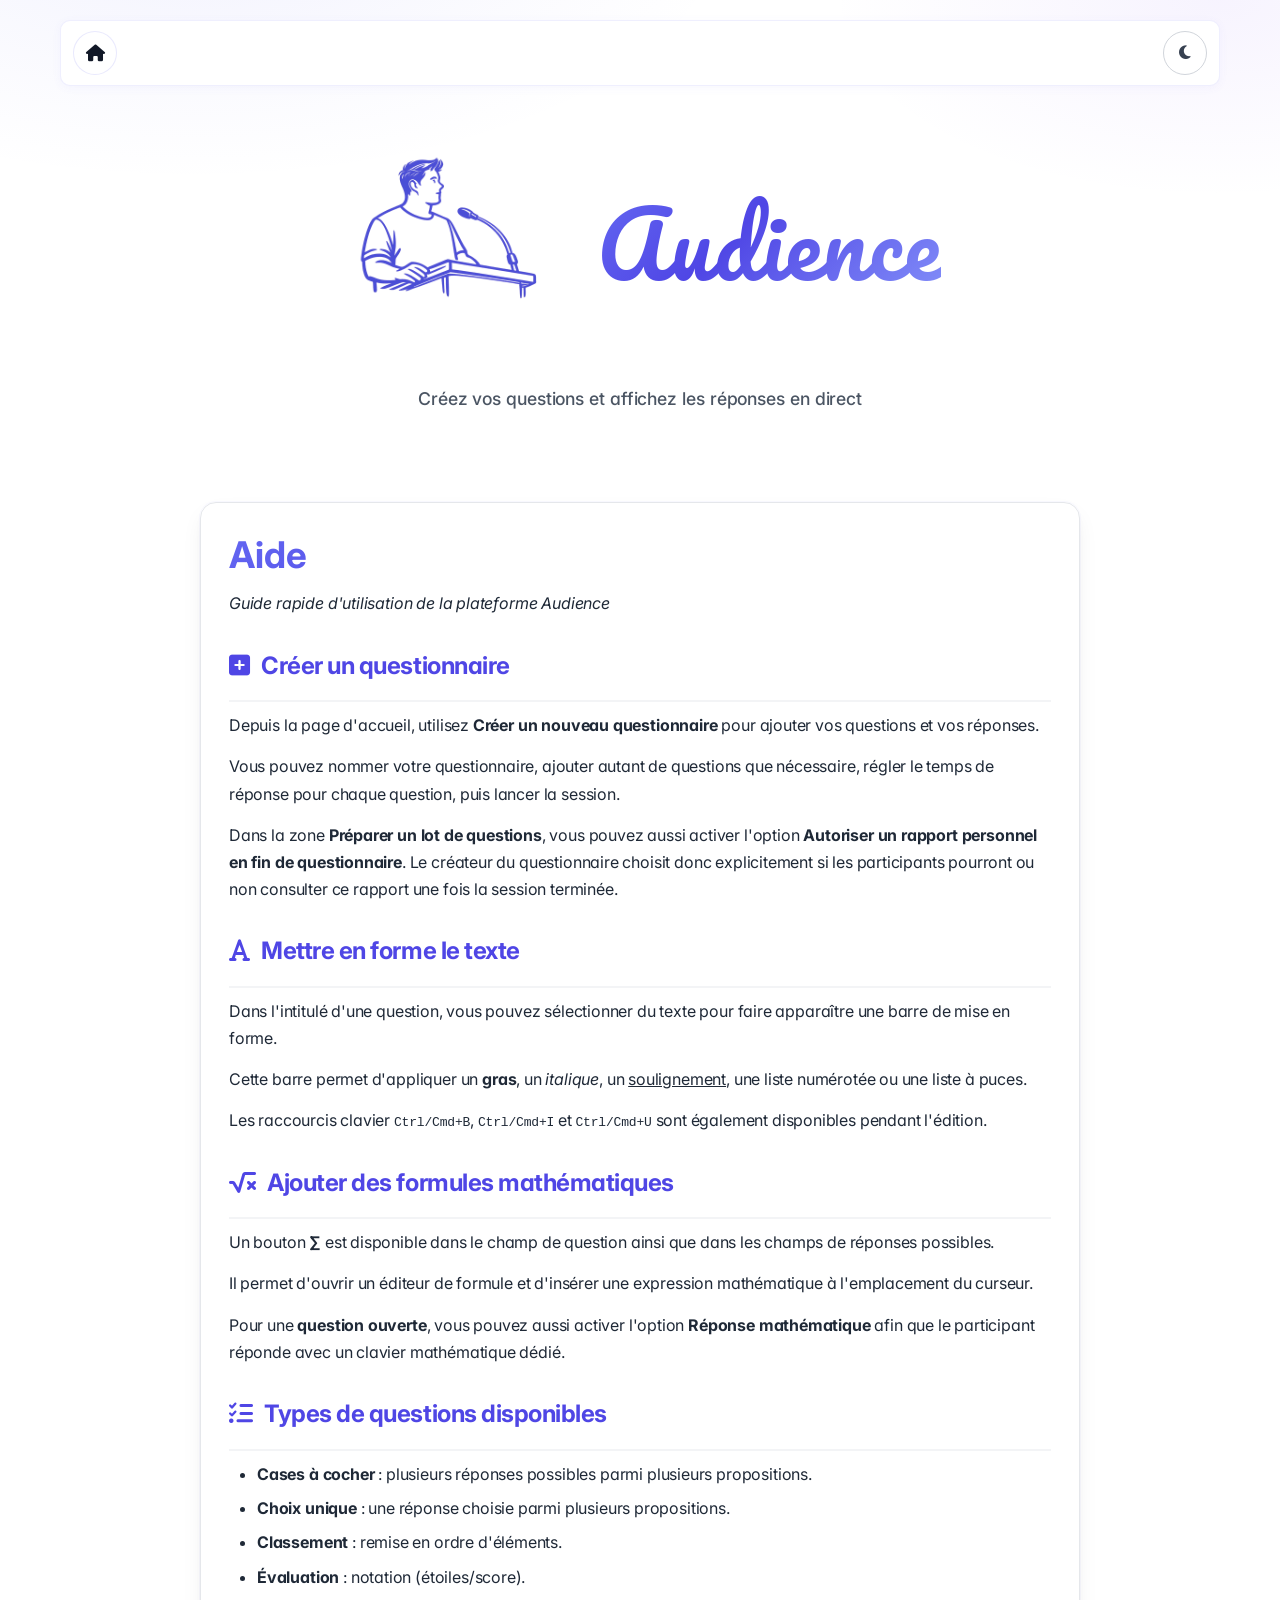
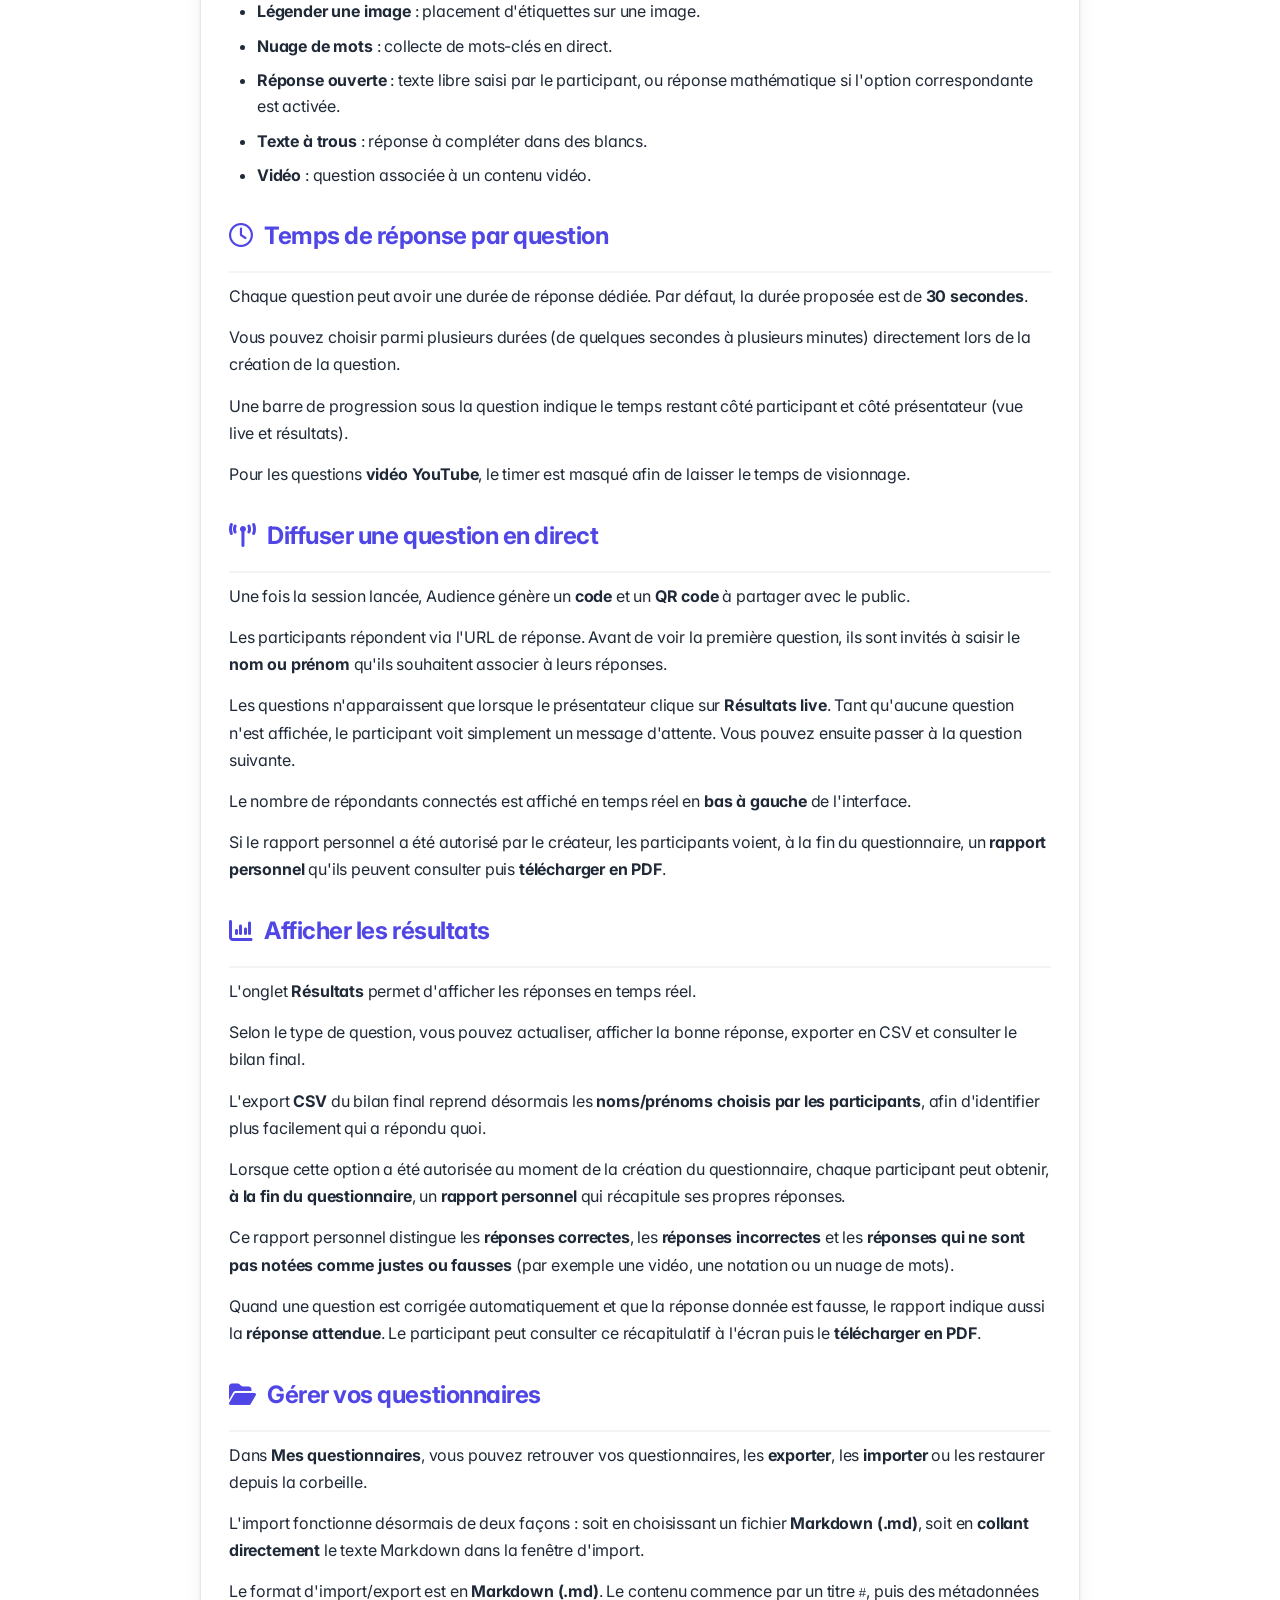
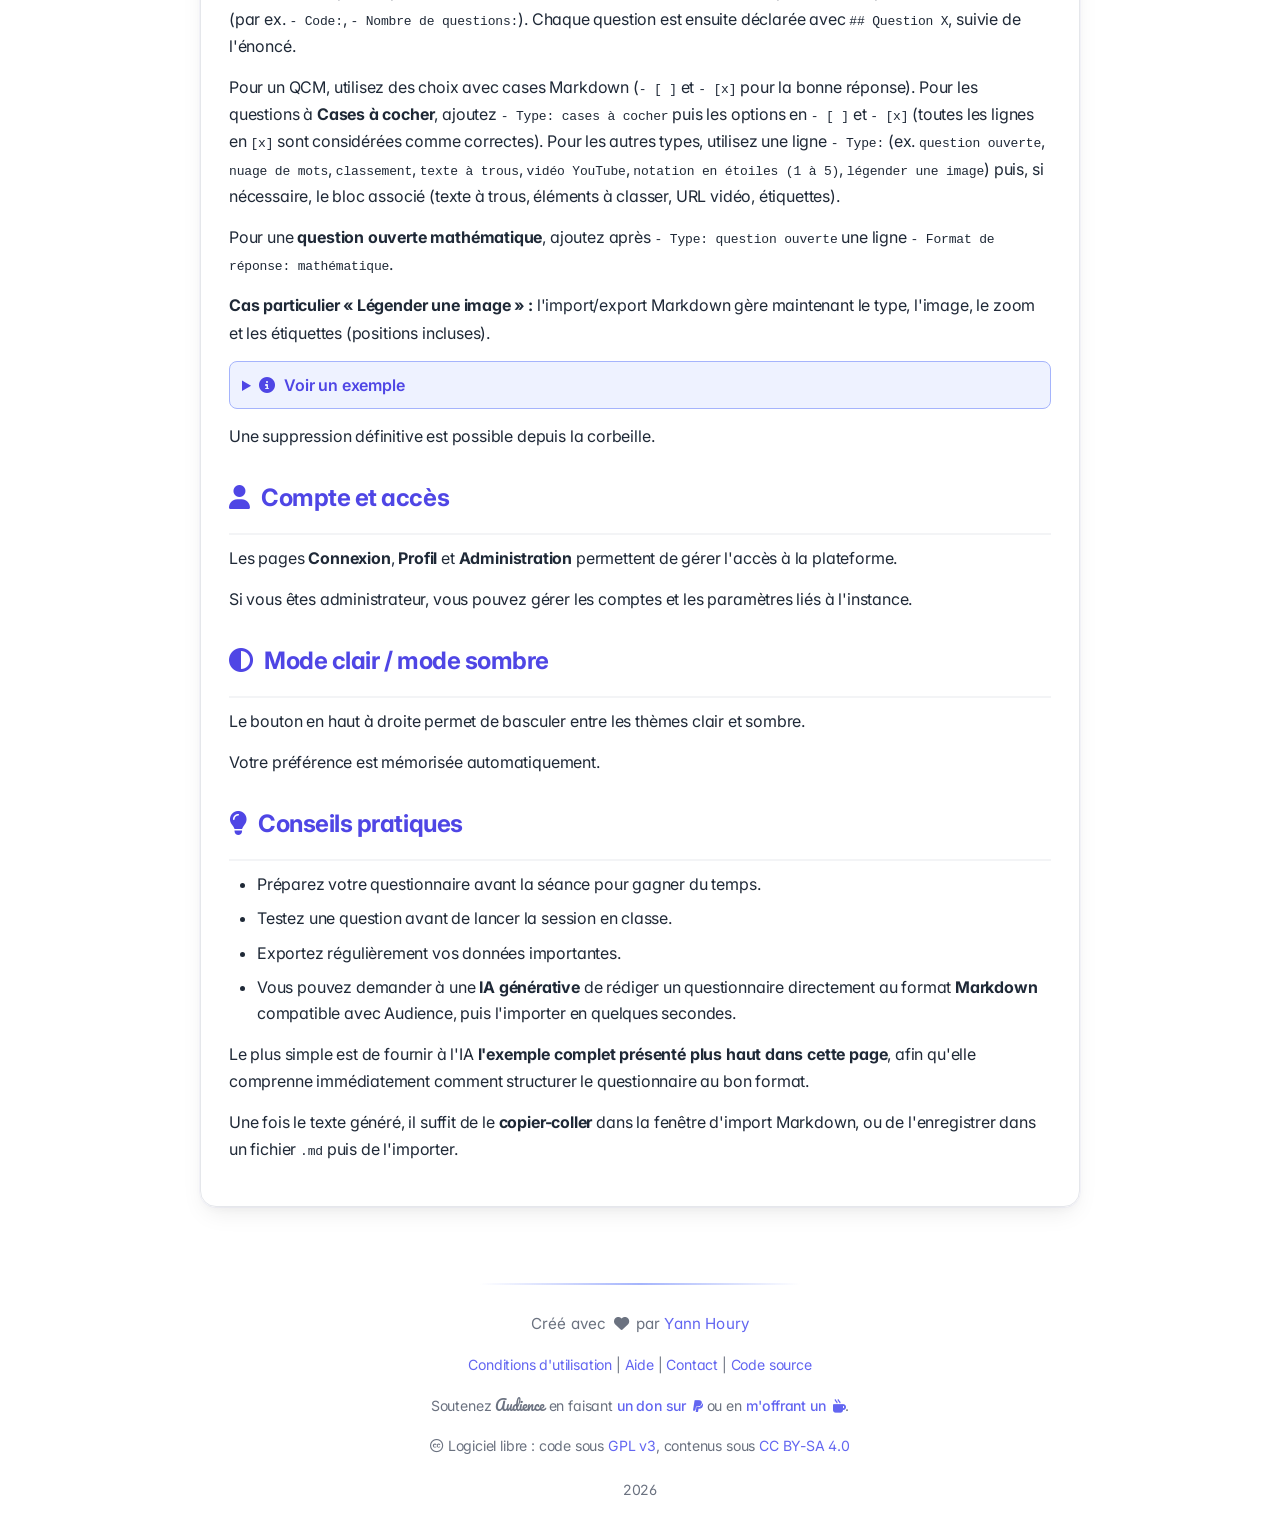
==== commit 718c8407: "Conditions d'utilisation à accepter à la première connexion - Conditions : les contenus publiés par " ====
--- a/aide.html
+++ b/aide.html
@@ -24,7 +24,7 @@
     <link href="https://fonts.googleapis.com/css2?family=Pacifico&display=swap" rel="stylesheet">
     <link href="https://fonts.googleapis.com/css2?family=Inter:wght@400;500;600;700&display=swap" rel="stylesheet">
     <link rel="stylesheet" href="https://cdnjs.cloudflare.com/ajax/libs/font-awesome/6.5.2/css/all.min.css" referrerpolicy="no-referrer">
-    <link rel="stylesheet" href="styles.css">
+    <link rel="stylesheet" href="styles.css?v=20261121u">
 </head>
 <body>
     <div id="accountBar" class="account-bar"></div>
@@ -271,16 +271,16 @@
                 <a href="https://www.linkedin.com/in/yann-houry-a2350651/" target="_blank" rel="noopener noreferrer">Yann Houry</a>
             </p>
             <p class="footer-legal">
-                <a href="conditions-utilisation.html">Conditions d'utilisation</a> | <a href="aide.html">Aide</a> | <a href="contact.html">Contact</a>
+                <a href="conditions-utilisation.html">Conditions d'utilisation</a> | <a href="aide.html">Aide</a> | <a href="contact.html">Contact</a> | <a href="https://github.com/YannHY/audience" target="_blank" rel="noopener noreferrer">Code source</a>
             </p>
             <div class="license">
-                <p><i class="fa-regular fa-copyright" aria-hidden="true"></i> Tous droits réservés</p>
+                <p><i class="fa-brands fa-creative-commons" aria-hidden="true"></i> Logiciel libre : code sous <a href="https://www.gnu.org/licenses/gpl-3.0.fr.html" target="_blank" rel="noopener noreferrer">GPL v3</a>, contenus sous <a href="https://creativecommons.org/licenses/by-sa/4.0/deed.fr" target="_blank" rel="noopener noreferrer">CC BY-SA 4.0</a></p>
             </div>
             <p class="year"><span id="current-year"></span></p>
         </div>
     </footer>
 
-    <script src="site-nav.js"></script>
+    <script src="site-nav.js?v=20261121u"></script>
     <script src="theme.js"></script>
     <script>
         const yearEl = document.getElementById('current-year');
--- a/styles.css
+++ b/styles.css
@@ -5681,7 +5681,7 @@
 }
 
 .footer .license a {
-    color: inherit !important;
+    color: #6366f1 !important;
     font-weight: 400 !important;
 }
 
@@ -9776,3 +9776,100 @@
 .saved-quiz-new-folder {
     min-height: 150px;
 }
+
+/* Terms of use, accepted once per account (site-nav.js) */
+.terms-dialog {
+    width: min(560px, calc(100vw - 32px));
+    max-height: calc(100vh - 32px);
+    margin: auto;
+    padding: 0;
+    border: 1px solid rgba(148, 163, 184, 0.35);
+    border-radius: 18px;
+    background: var(--surface);
+    color: var(--gray-800);
+    box-shadow: 0 24px 60px rgba(15, 23, 42, 0.26);
+}
+
+.terms-dialog::backdrop {
+    background: rgba(15, 23, 42, 0.45);
+}
+
+.terms-dialog-panel {
+    display: grid;
+    gap: 12px;
+    padding: 24px;
+    font-size: 0.95rem;
+    line-height: 1.5;
+}
+
+.terms-dialog-panel h2 {
+    margin: 0;
+    font-size: 1.3rem;
+    color: var(--primary);
+}
+
+.terms-dialog-panel p,
+.terms-dialog-panel ul {
+    margin: 0;
+}
+
+.terms-dialog-panel ul {
+    padding-left: 1.2em;
+    display: grid;
+    gap: 4px;
+}
+
+.terms-dialog-panel a {
+    color: var(--primary);
+}
+
+.terms-dialog-check {
+    display: flex;
+    align-items: center;
+    gap: 10px;
+    padding: 12px 14px;
+    border-radius: 12px;
+    background: var(--gray-50);
+    font-weight: 500;
+    cursor: pointer;
+}
+
+.terms-dialog-check input {
+    width: 18px;
+    height: 18px;
+    accent-color: var(--primary);
+}
+
+.terms-dialog-error {
+    color: var(--error);
+}
+
+.terms-dialog-actions {
+    display: flex;
+    flex-wrap: wrap;
+    align-items: center;
+    justify-content: space-between;
+    gap: 12px;
+    margin-top: 4px;
+}
+
+.terms-dialog-panel .terms-dialog-secondary {
+    color: var(--gray-500);
+    font-size: 0.9rem;
+}
+
+.terms-dialog-accept {
+    padding: 10px 22px;
+    border: 0;
+    border-radius: 10px;
+    background: var(--primary);
+    color: #fff;
+    font: inherit;
+    font-weight: 600;
+    cursor: pointer;
+}
+
+.terms-dialog-accept:disabled {
+    opacity: 0.45;
+    cursor: not-allowed;
+}
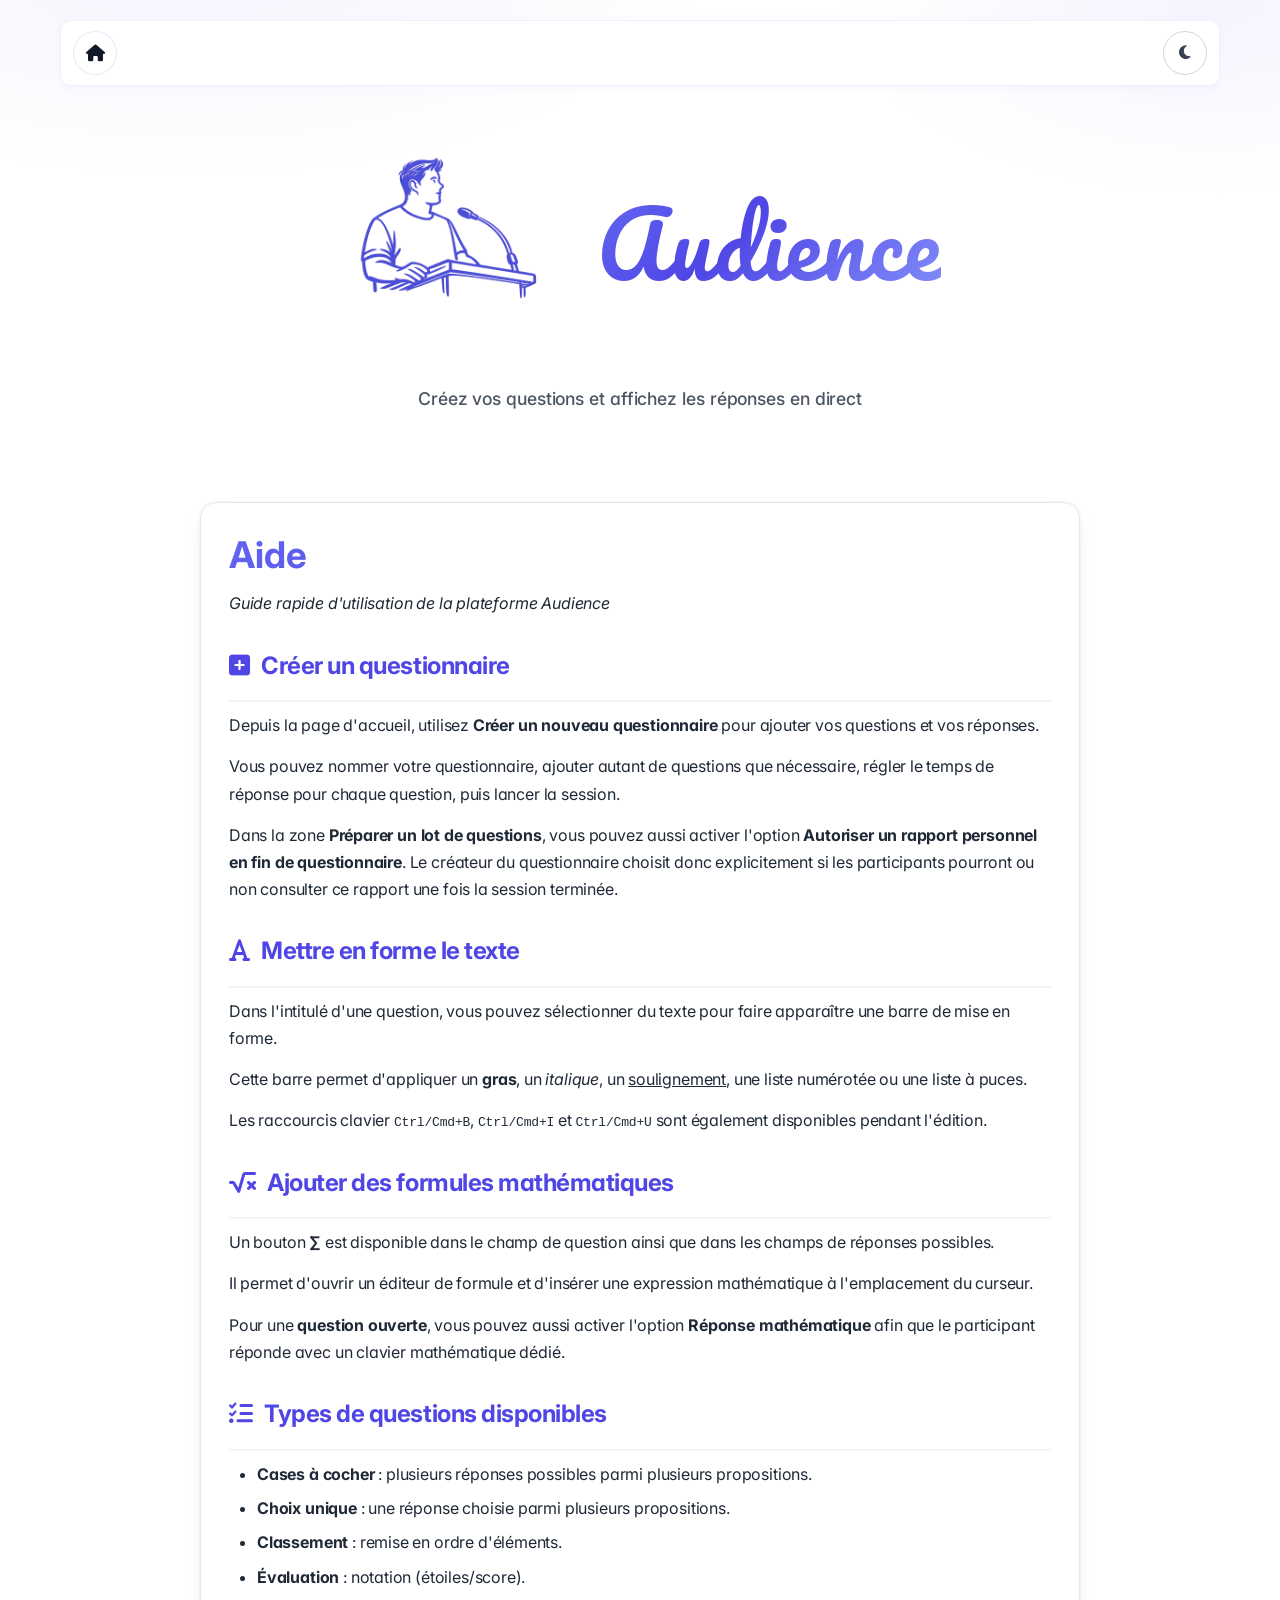
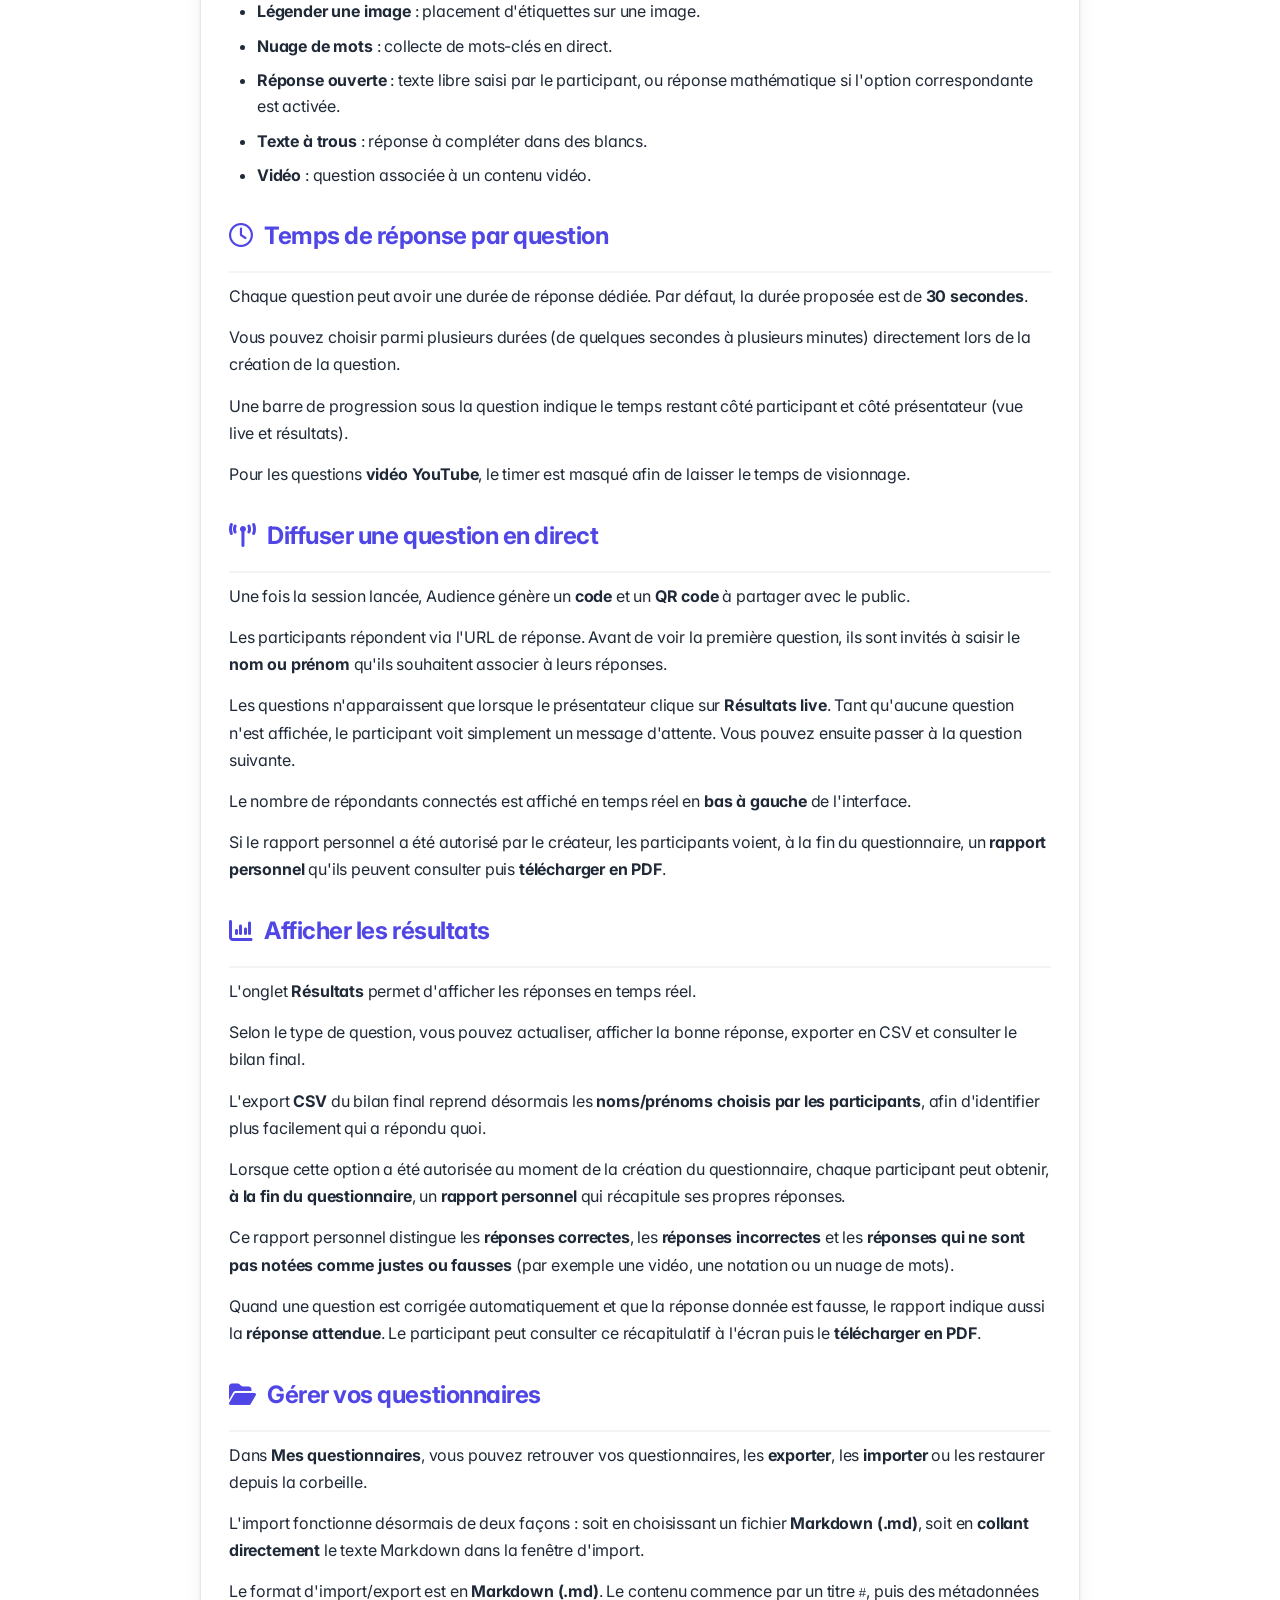
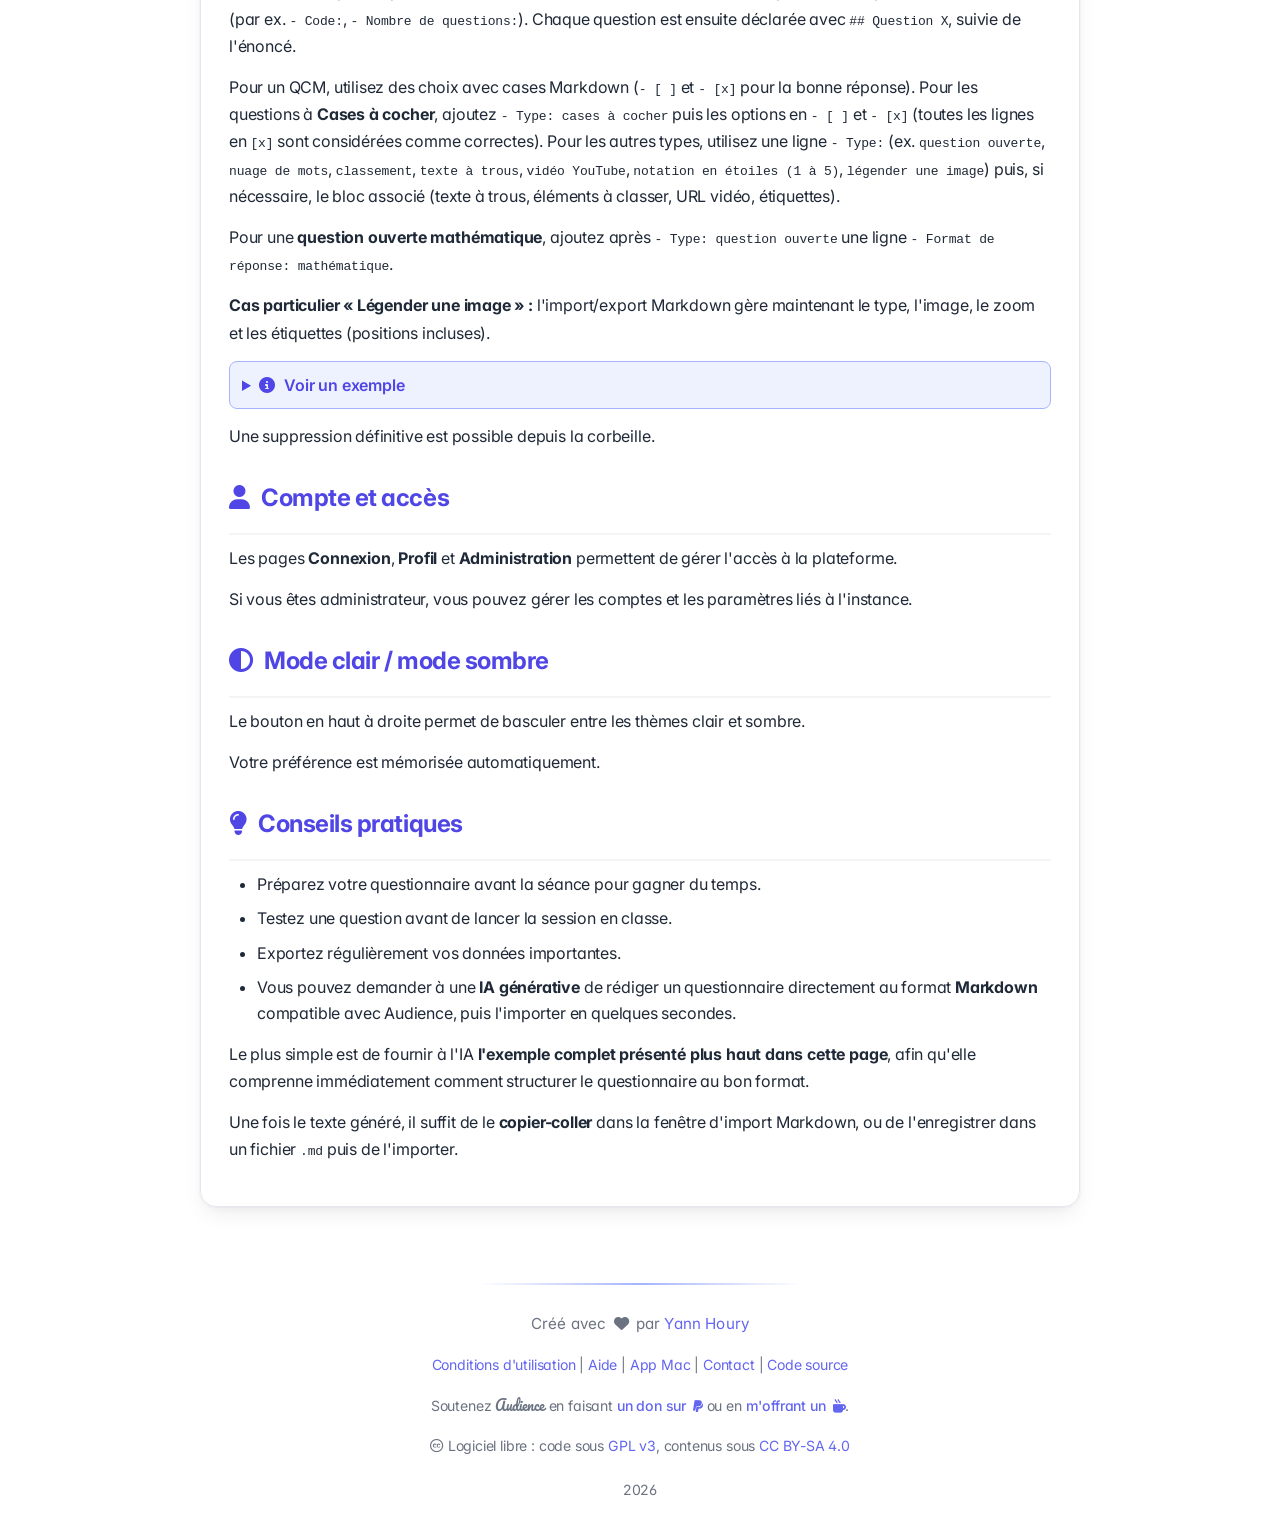
==== commit 631f1f86: "Page de présentation de l'application Mac Nouvelle page mac.html (style page produit) avec captures " ====
--- a/aide.html
+++ b/aide.html
@@ -271,7 +271,7 @@
                 <a href="https://www.linkedin.com/in/yann-houry-a2350651/" target="_blank" rel="noopener noreferrer">Yann Houry</a>
             </p>
             <p class="footer-legal">
-                <a href="conditions-utilisation.html">Conditions d'utilisation</a> | <a href="aide.html">Aide</a> | <a href="contact.html">Contact</a> | <a href="https://github.com/YannHY/audience" target="_blank" rel="noopener noreferrer">Code source</a>
+                <a href="conditions-utilisation.html">Conditions d'utilisation</a> | <a href="aide.html">Aide</a> | <a href="mac.html">App Mac</a> | <a href="contact.html">Contact</a> | <a href="https://github.com/YannHY/audience" target="_blank" rel="noopener noreferrer">Code source</a>
             </p>
             <div class="license">
                 <p><i class="fa-brands fa-creative-commons" aria-hidden="true"></i> Logiciel libre : code sous <a href="https://www.gnu.org/licenses/gpl-3.0.fr.html" target="_blank" rel="noopener noreferrer">GPL v3</a>, contenus sous <a href="https://creativecommons.org/licenses/by-sa/4.0/deed.fr" target="_blank" rel="noopener noreferrer">CC BY-SA 4.0</a></p>
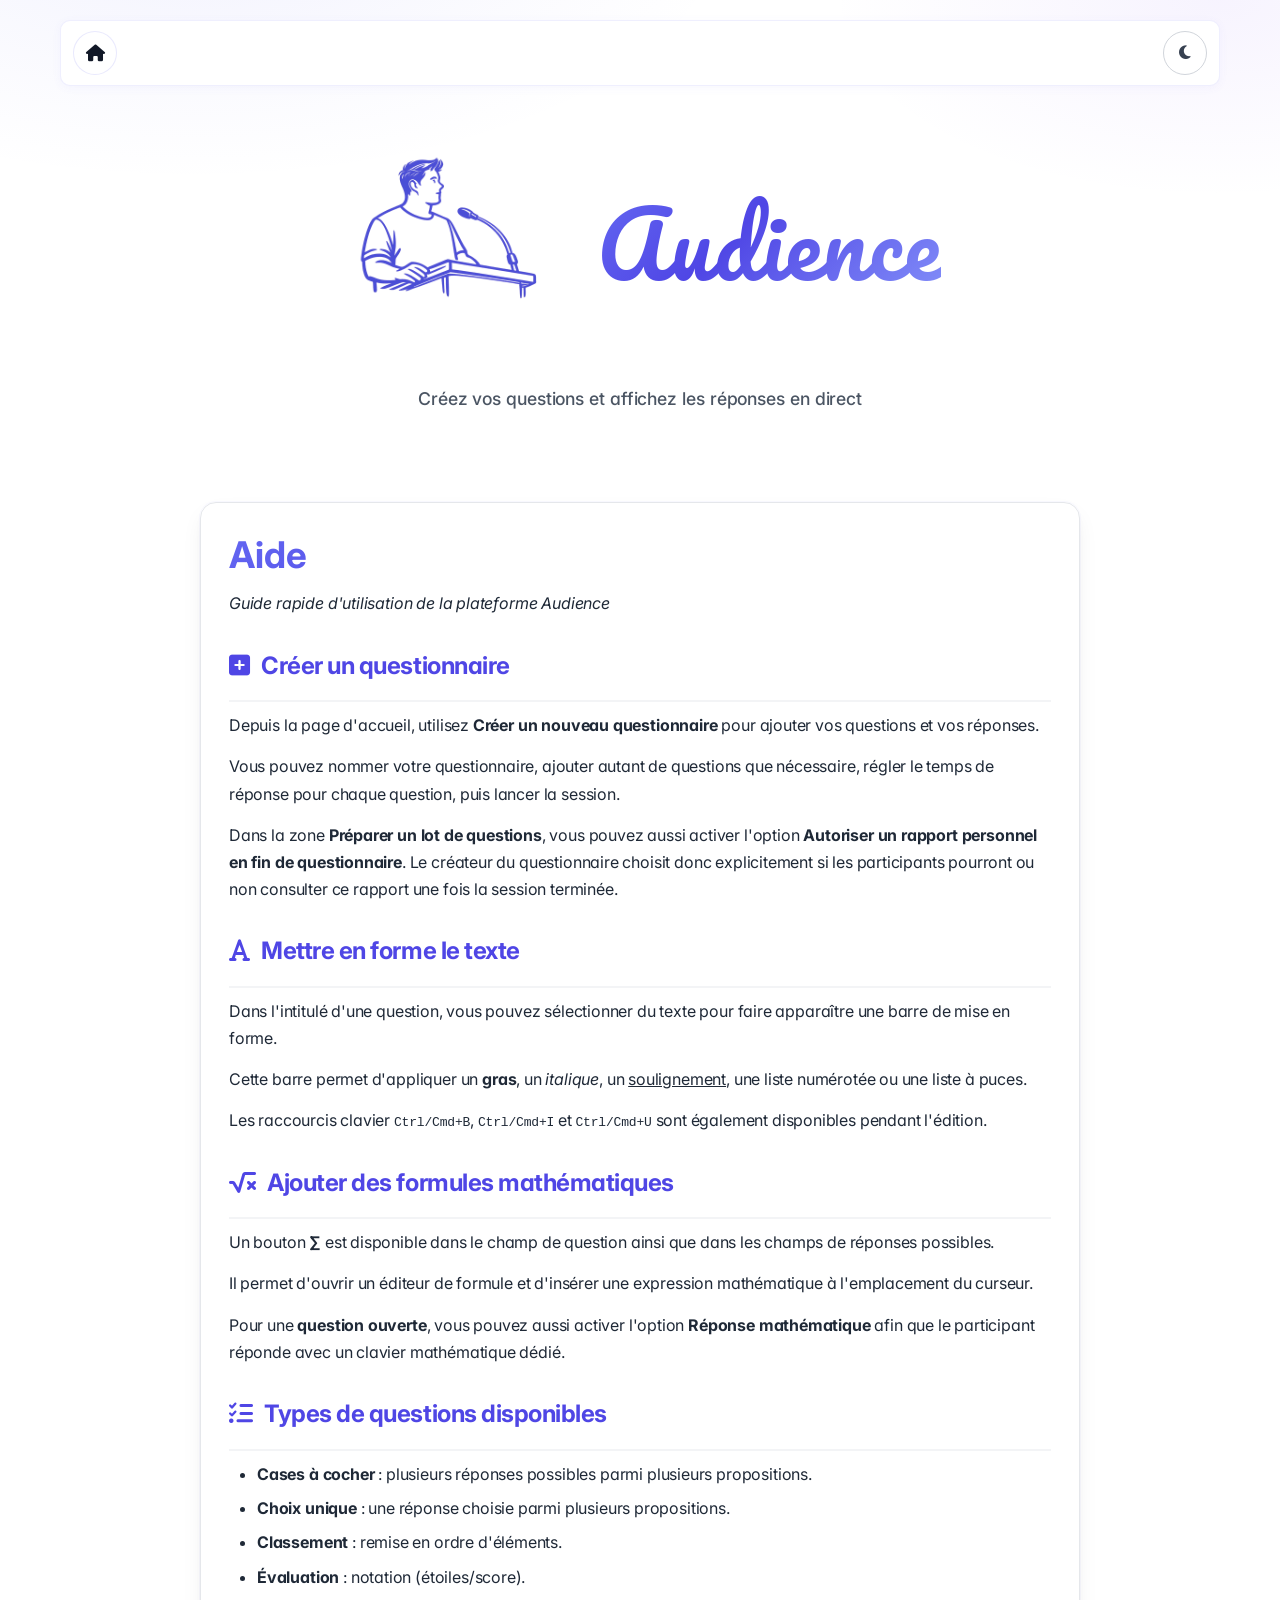
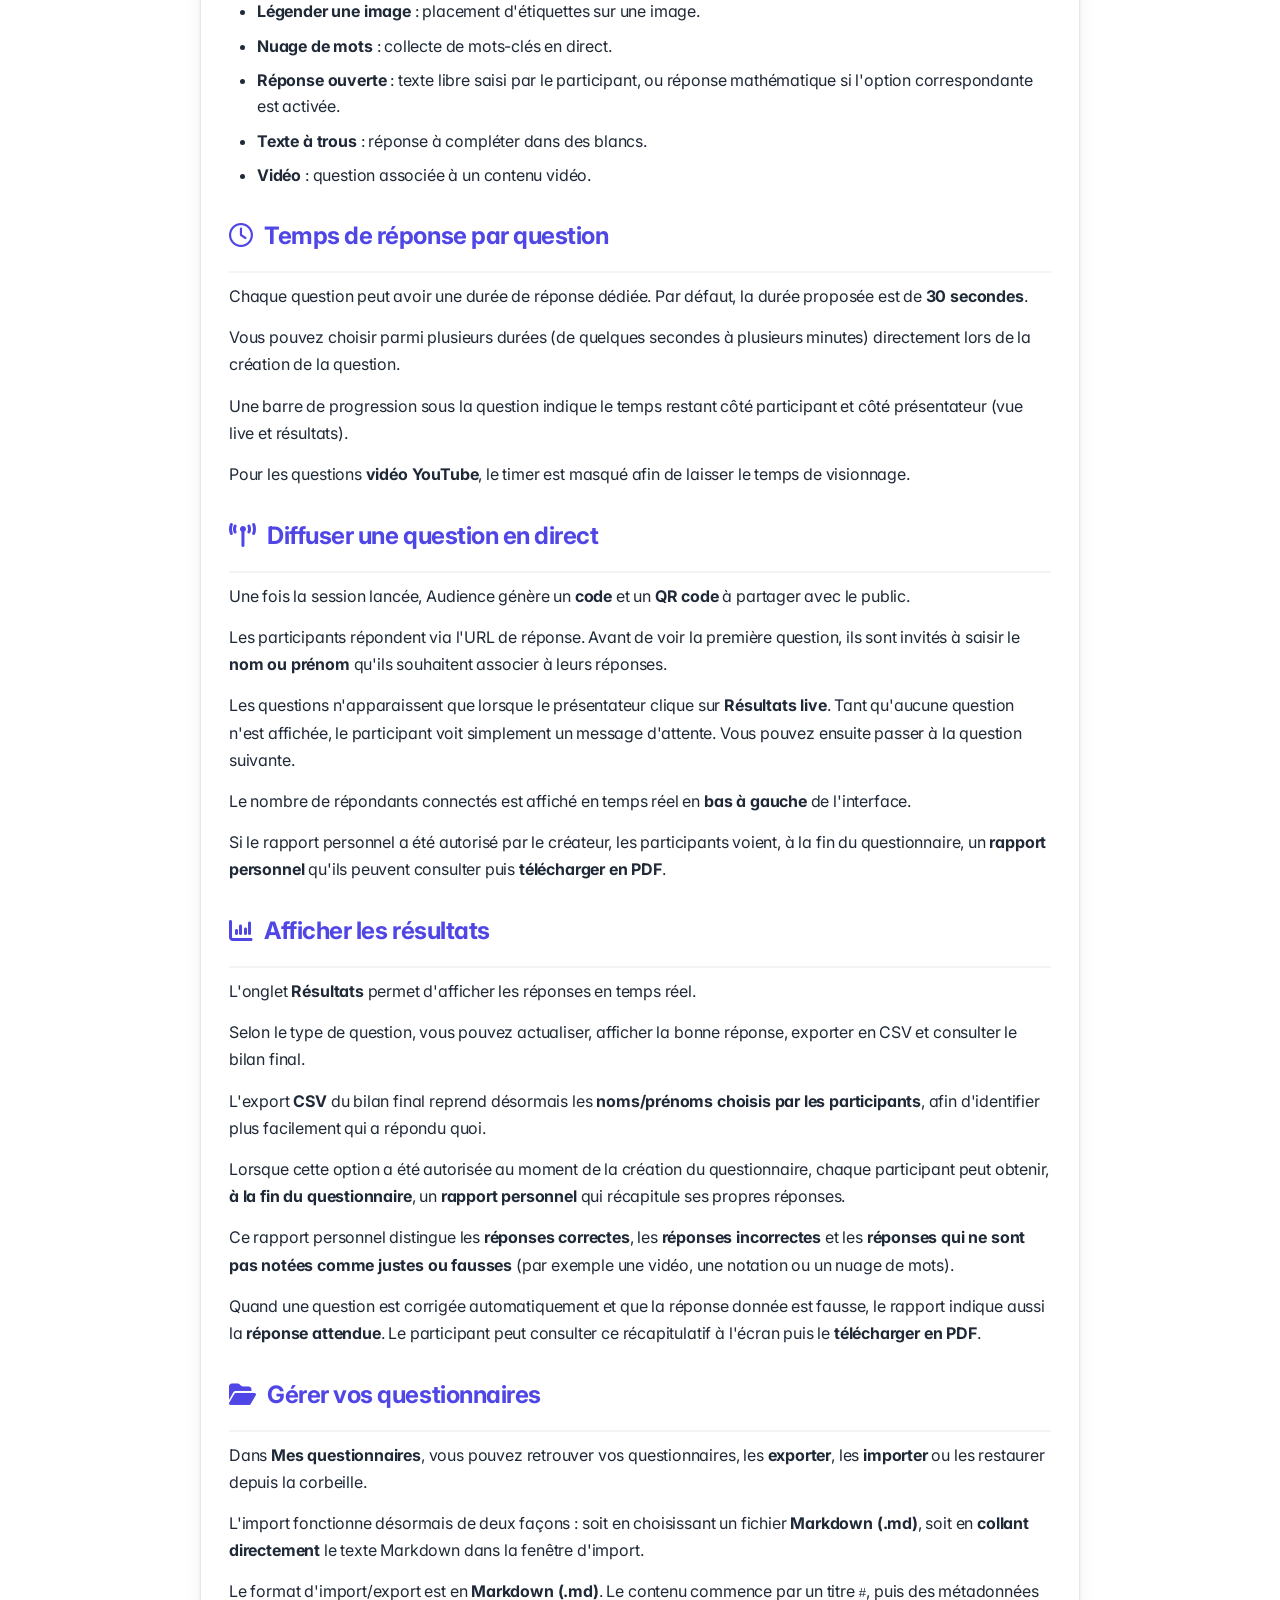
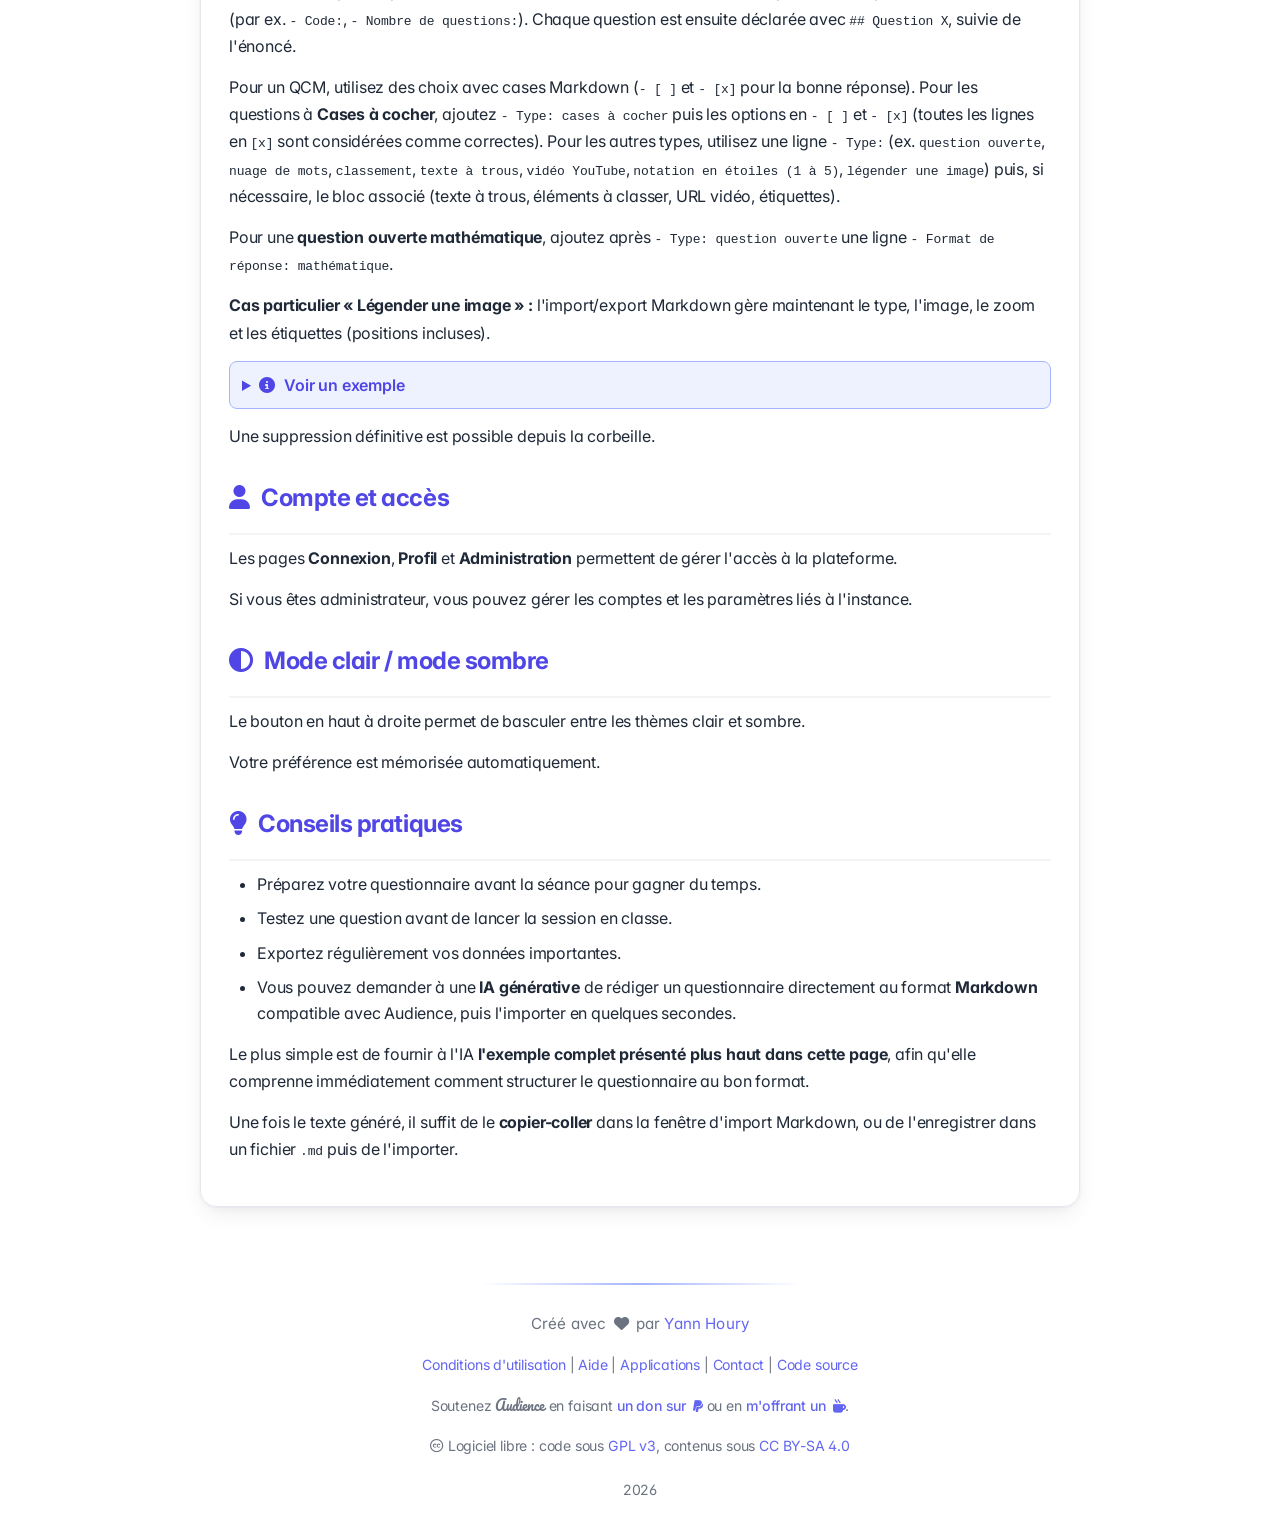
==== commit c256bcd8: "Page des applications : app.html pour Mac et iPad La page mac.html devient app.html et présente auss" ====
--- a/aide.html
+++ b/aide.html
@@ -271,7 +271,7 @@
                 <a href="https://www.linkedin.com/in/yann-houry-a2350651/" target="_blank" rel="noopener noreferrer">Yann Houry</a>
             </p>
             <p class="footer-legal">
-                <a href="conditions-utilisation.html">Conditions d'utilisation</a> | <a href="aide.html">Aide</a> | <a href="mac.html">App Mac</a> | <a href="contact.html">Contact</a> | <a href="https://github.com/YannHY/audience" target="_blank" rel="noopener noreferrer">Code source</a>
+                <a href="conditions-utilisation.html">Conditions d'utilisation</a> | <a href="aide.html">Aide</a> | <a href="app.html">Applications</a> | <a href="contact.html">Contact</a> | <a href="https://github.com/YannHY/audience" target="_blank" rel="noopener noreferrer">Code source</a>
             </p>
             <div class="license">
                 <p><i class="fa-brands fa-creative-commons" aria-hidden="true"></i> Logiciel libre : code sous <a href="https://www.gnu.org/licenses/gpl-3.0.fr.html" target="_blank" rel="noopener noreferrer">GPL v3</a>, contenus sous <a href="https://creativecommons.org/licenses/by-sa/4.0/deed.fr" target="_blank" rel="noopener noreferrer">CC BY-SA 4.0</a></p>
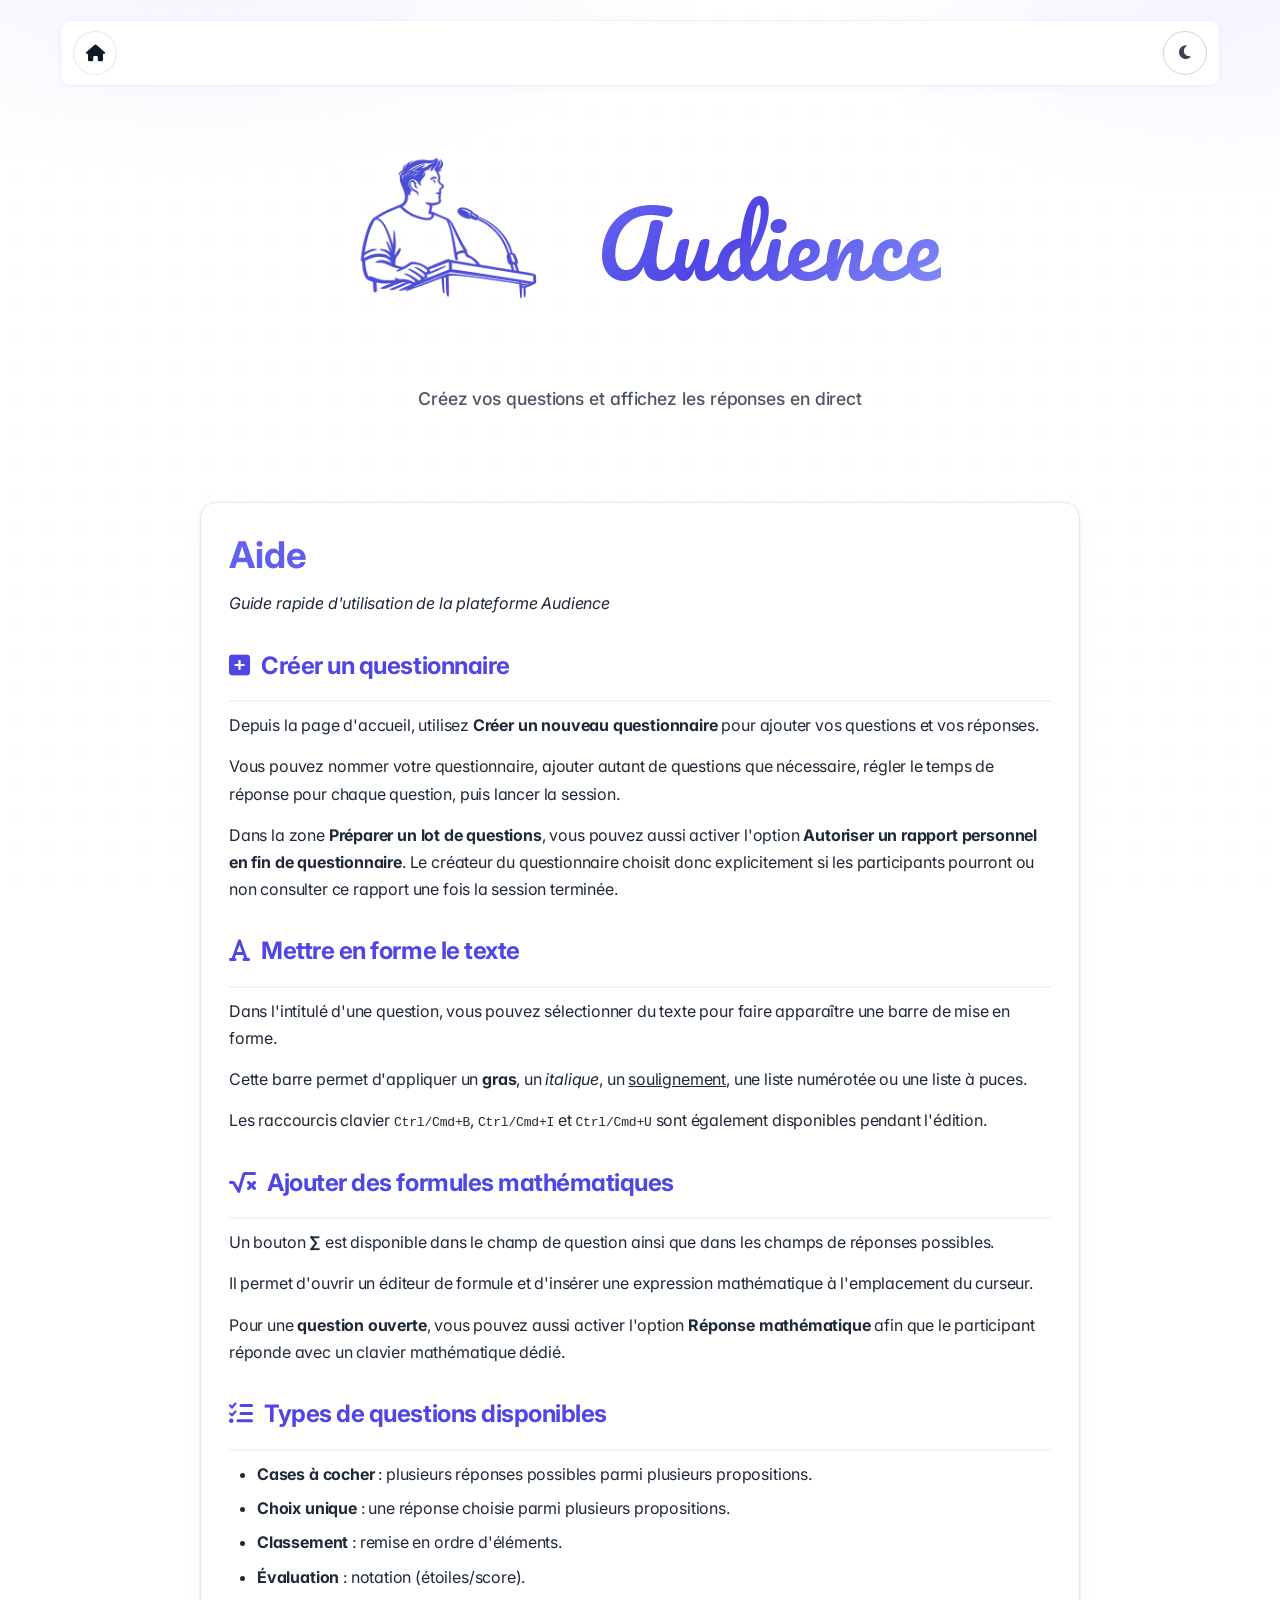
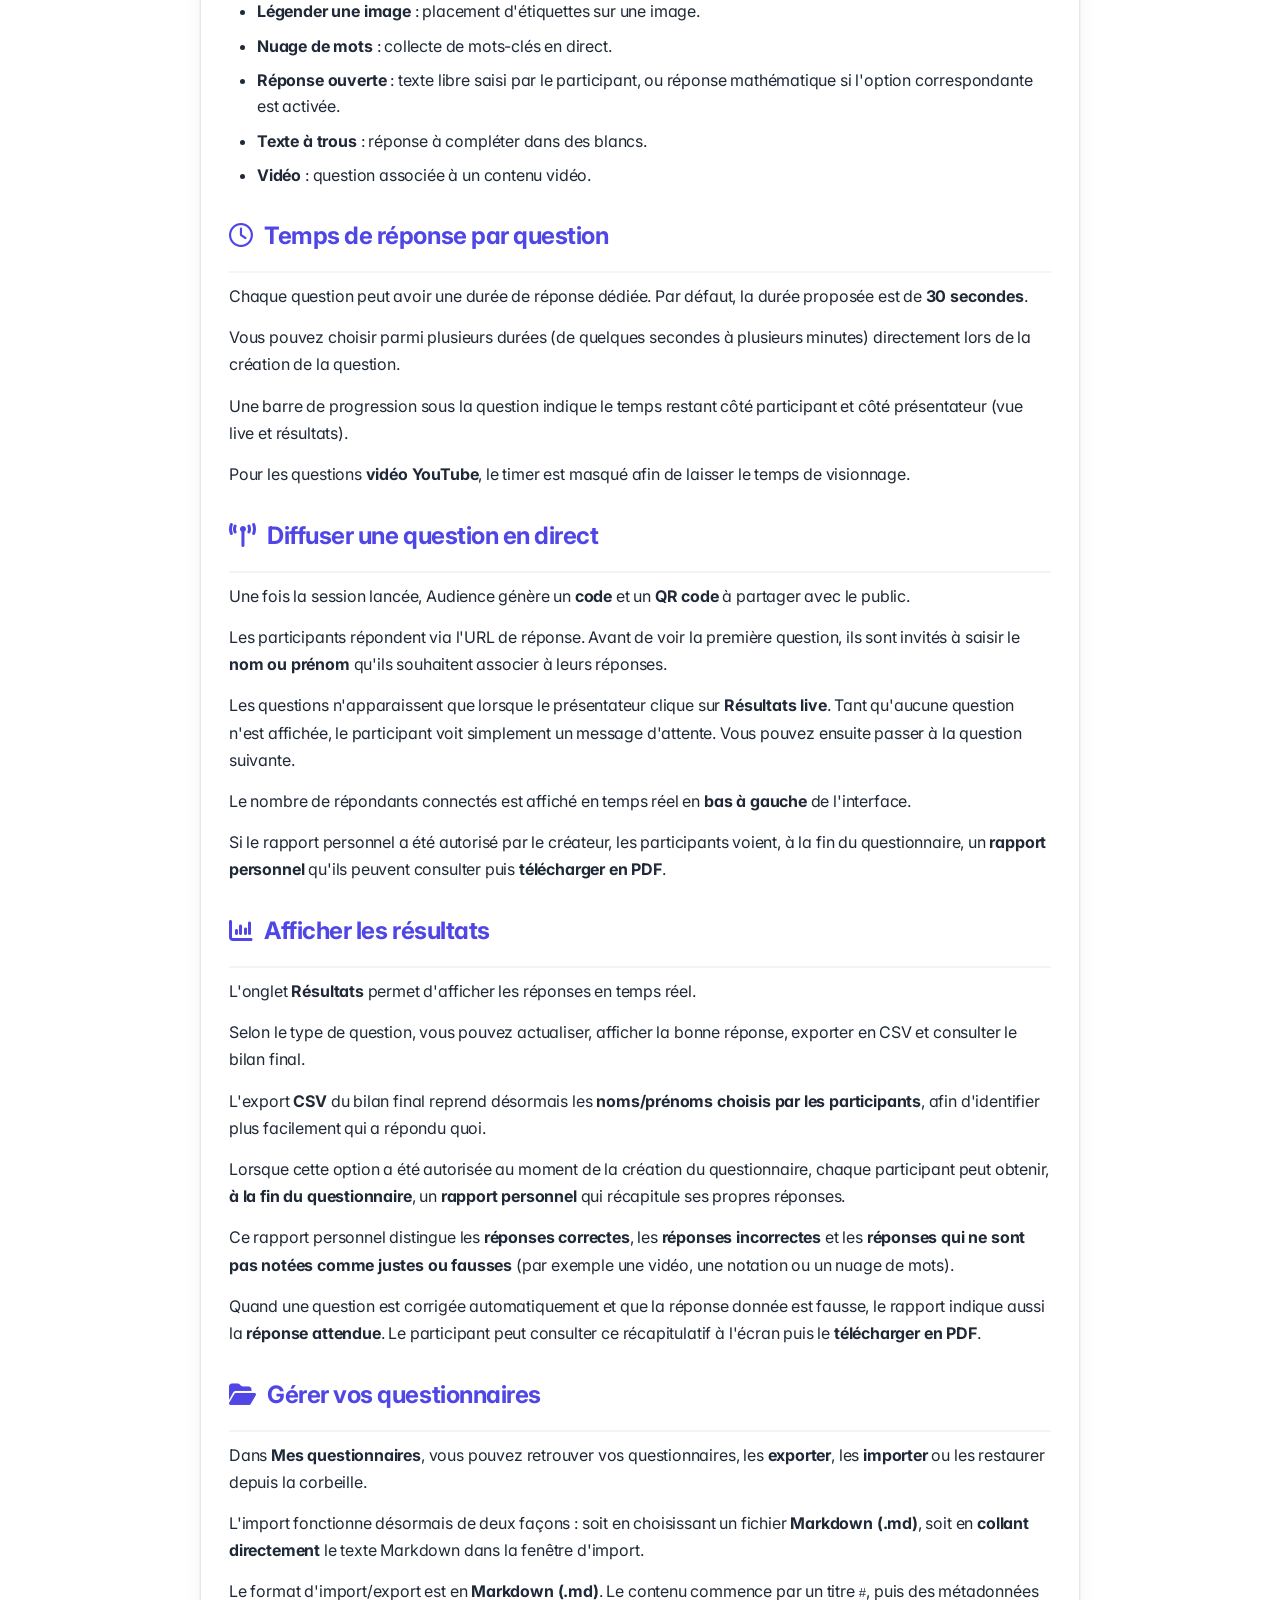
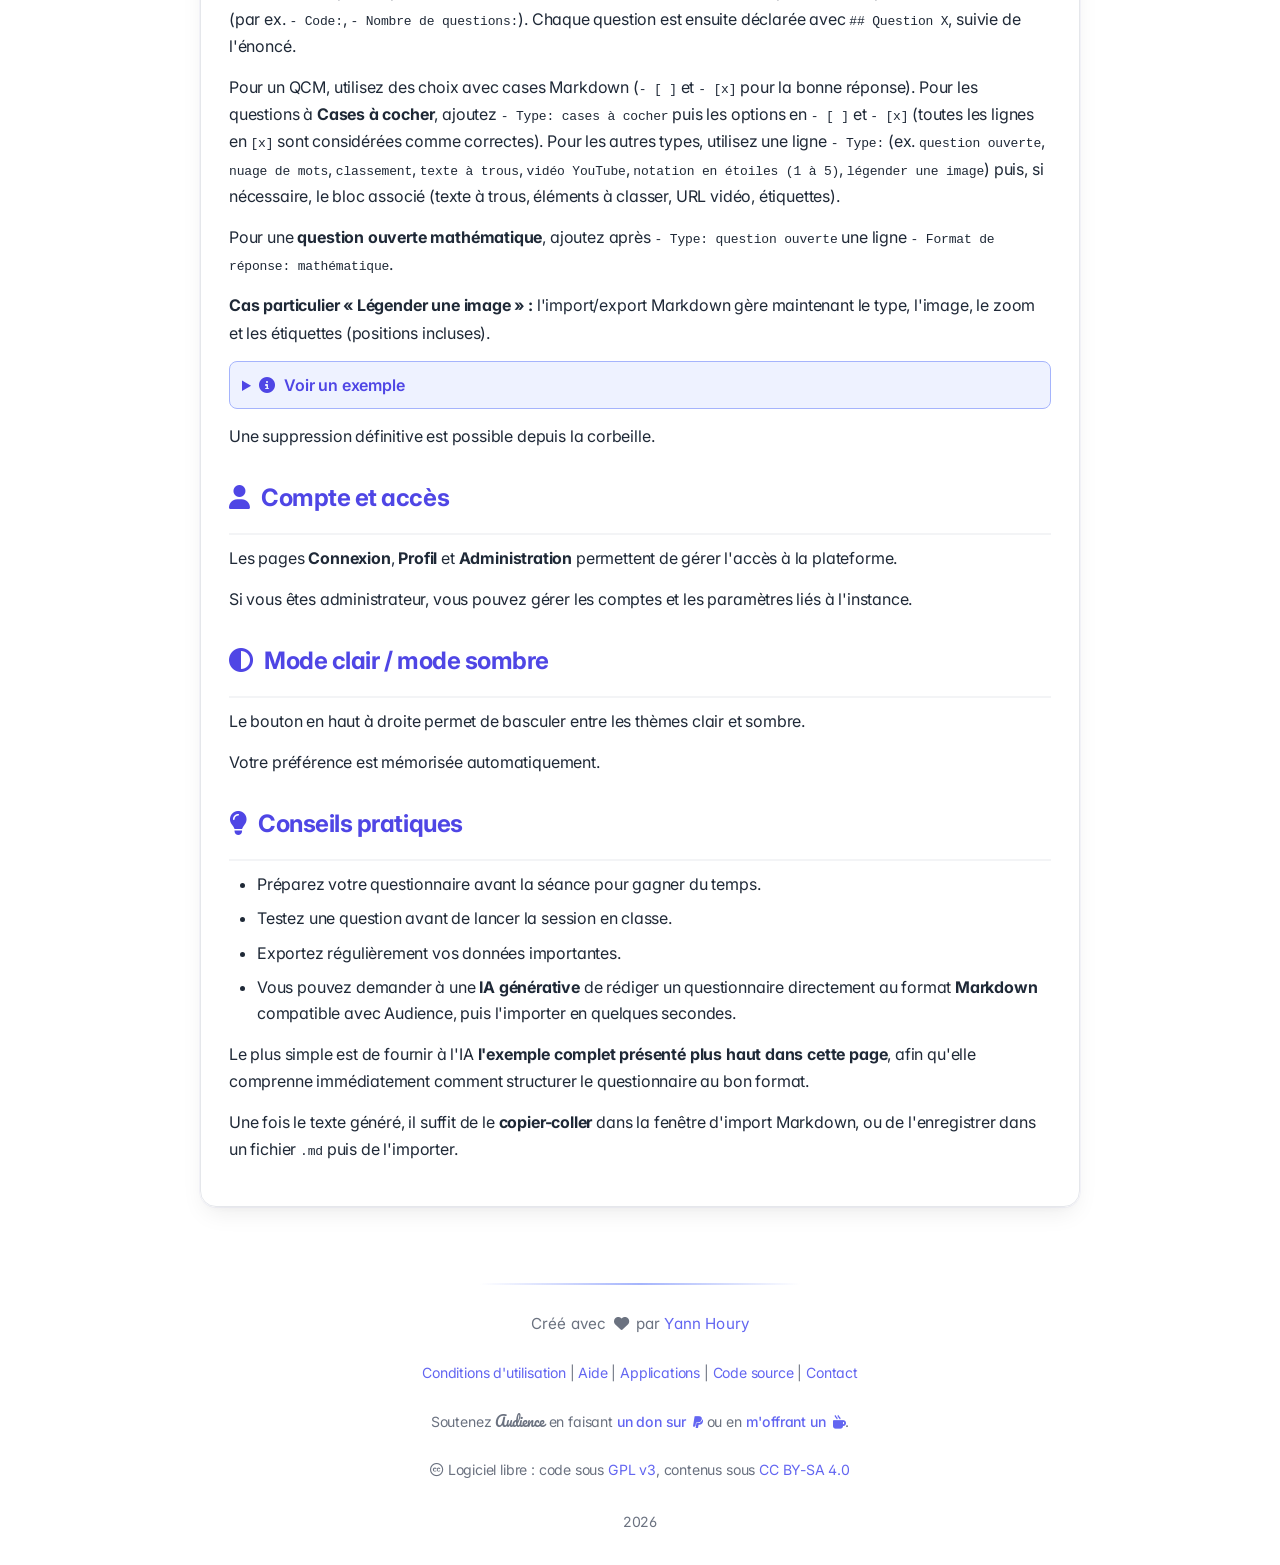
==== commit 119e01e6: "Barre de compte : icônes Profil, Admin et Déconnexion à droite Les liens de compte se placent juste " ====
--- a/aide.html
+++ b/aide.html
@@ -24,7 +24,7 @@
     <link href="https://fonts.googleapis.com/css2?family=Pacifico&display=swap" rel="stylesheet">
     <link href="https://fonts.googleapis.com/css2?family=Inter:wght@400;500;600;700&display=swap" rel="stylesheet">
     <link rel="stylesheet" href="https://cdnjs.cloudflare.com/ajax/libs/font-awesome/6.5.2/css/all.min.css" referrerpolicy="no-referrer">
-    <link rel="stylesheet" href="styles.css?v=20261121u">
+    <link rel="stylesheet" href="styles.css?v=20261121y">
 </head>
 <body>
     <div id="accountBar" class="account-bar"></div>
@@ -264,23 +264,10 @@
         <p>Une fois le texte généré, il suffit de le <strong>copier-coller</strong> dans la fenêtre d'import Markdown, ou de l'enregistrer dans un fichier <code>.md</code> puis de l'importer.</p>
     </main>
 
-    <footer class="footer">
-        <div class="footer-content">
-            <p class="made-with">
-                Créé avec <i class="fas fa-heart" aria-hidden="true"></i> par
-                <a href="https://www.linkedin.com/in/yann-houry-a2350651/" target="_blank" rel="noopener noreferrer">Yann Houry</a>
-            </p>
-            <p class="footer-legal">
-                <a href="conditions-utilisation.html">Conditions d'utilisation</a> | <a href="aide.html">Aide</a> | <a href="app.html">Applications</a> | <a href="contact.html">Contact</a> | <a href="https://github.com/YannHY/audience" target="_blank" rel="noopener noreferrer">Code source</a>
-            </p>
-            <div class="license">
-                <p><i class="fa-brands fa-creative-commons" aria-hidden="true"></i> Logiciel libre : code sous <a href="https://www.gnu.org/licenses/gpl-3.0.fr.html" target="_blank" rel="noopener noreferrer">GPL v3</a>, contenus sous <a href="https://creativecommons.org/licenses/by-sa/4.0/deed.fr" target="_blank" rel="noopener noreferrer">CC BY-SA 4.0</a></p>
-            </div>
-            <p class="year"><span id="current-year"></span></p>
-        </div>
-    </footer>
-
-    <script src="site-nav.js?v=20261121u"></script>
+    <footer class="footer" data-site-footer></footer>
+
+    <script src="site-nav.js?v=20261121v"></script>
+    <script src="site-footer.js?v=20261121b"></script>
     <script src="theme.js"></script>
     <script>
         const yearEl = document.getElementById('current-year');
--- a/styles.css
+++ b/styles.css
@@ -293,6 +293,7 @@
 .account-right {
     display: flex;
     align-items: center;
+    gap: 10px;
 }
 
 .account-link {
@@ -559,7 +560,21 @@
 
 /* ===== Motif décoratif arrière-plan ===== */
 body::before {
-    display: none;
+    content: '';
+    position: fixed;
+    inset: 0;
+    z-index: -1;
+    opacity: 0.35;
+    background-image: radial-gradient(circle, #c7d2fe 1px, transparent 1px);
+    background-size: 32px 32px;
+    pointer-events: none;
+}
+
+@media (prefers-color-scheme: dark) {
+    :root:not(.theme-light) body::before {
+        opacity: 0.14;
+        background-image: radial-gradient(circle, #818cf8 1px, transparent 1px);
+    }
 }
 
 /* ===== Titres ===== */
@@ -3776,7 +3791,7 @@
 
 .footer-content {
     display: grid;
-    gap: 18px;
+    gap: 26px;
     justify-items: center;
 }
 
@@ -4957,7 +4972,7 @@
 body.page-admin .footer-content,
 body.page-setup-admin .footer-content {
     display: grid;
-    gap: 18px;
+    gap: 26px;
     justify-items: center;
 }
 
@@ -5054,6 +5069,7 @@
 }
 
 body.page-login .hero { margin-bottom: clamp(40px, 6vh, 68px); text-align: center; }
+body.page-login .account-bar + .wrap .hero { margin-top: clamp(28px, 5vh, 56px); }
 body.page-login .login-main { flex: 1; display: flex; flex-direction: column; justify-content: center; gap: clamp(68px, 9vh, 118px); }
 body.page-login .title { margin: 0; font-family: "Pacifico", "Brush Script MT", cursive; font-size: clamp(4rem, 8vw, 5.6rem); letter-spacing: 0.02em; font-weight: 400; line-height: 1.1; background: linear-gradient(135deg, #6366f1 0%, #4f46e5 40%, #818cf8 100%); -webkit-background-clip: text; background-clip: text; -webkit-text-fill-color: transparent; }
 body.page-login .subtitle { margin: 20px auto 0; max-width: 680px; font-size: clamp(1.05rem, 2.1vw, 1.18rem); font-weight: 500; color: #4b5563; line-height: 1.6; letter-spacing: -0.005em; }
